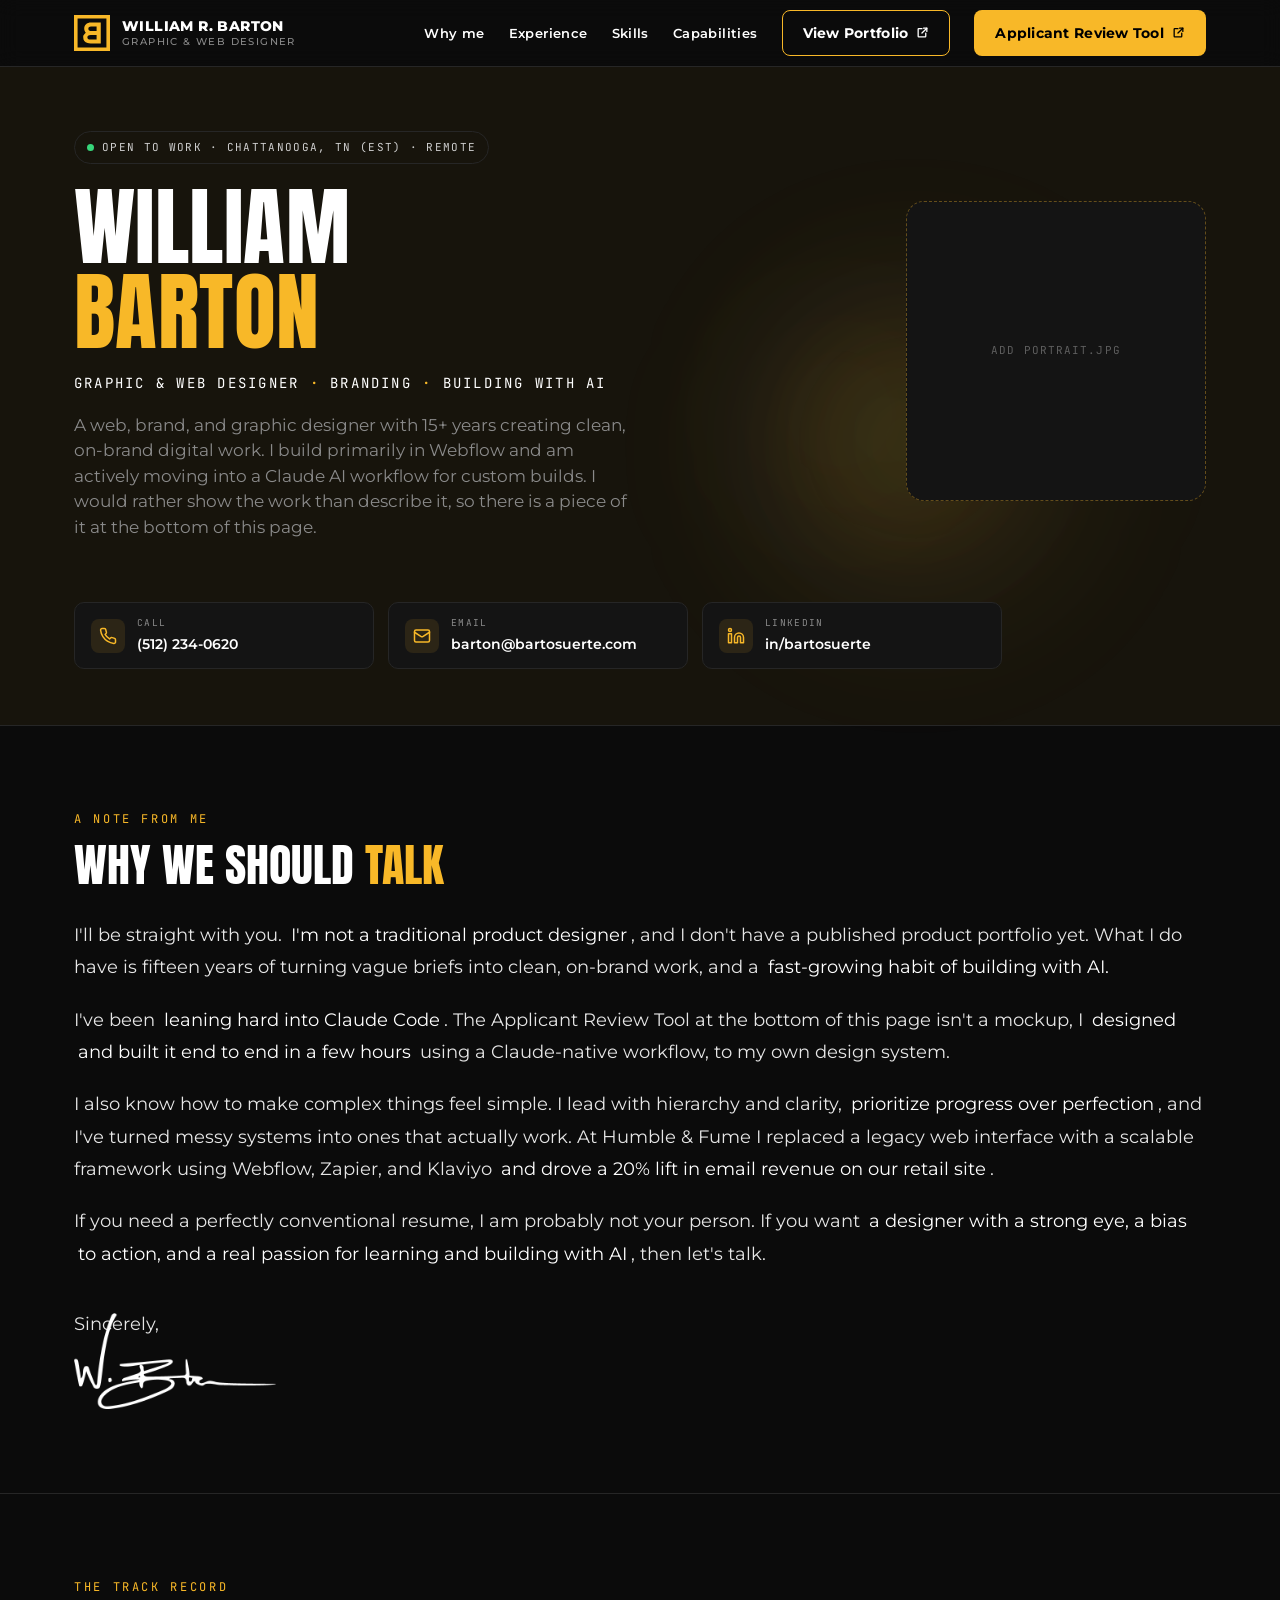
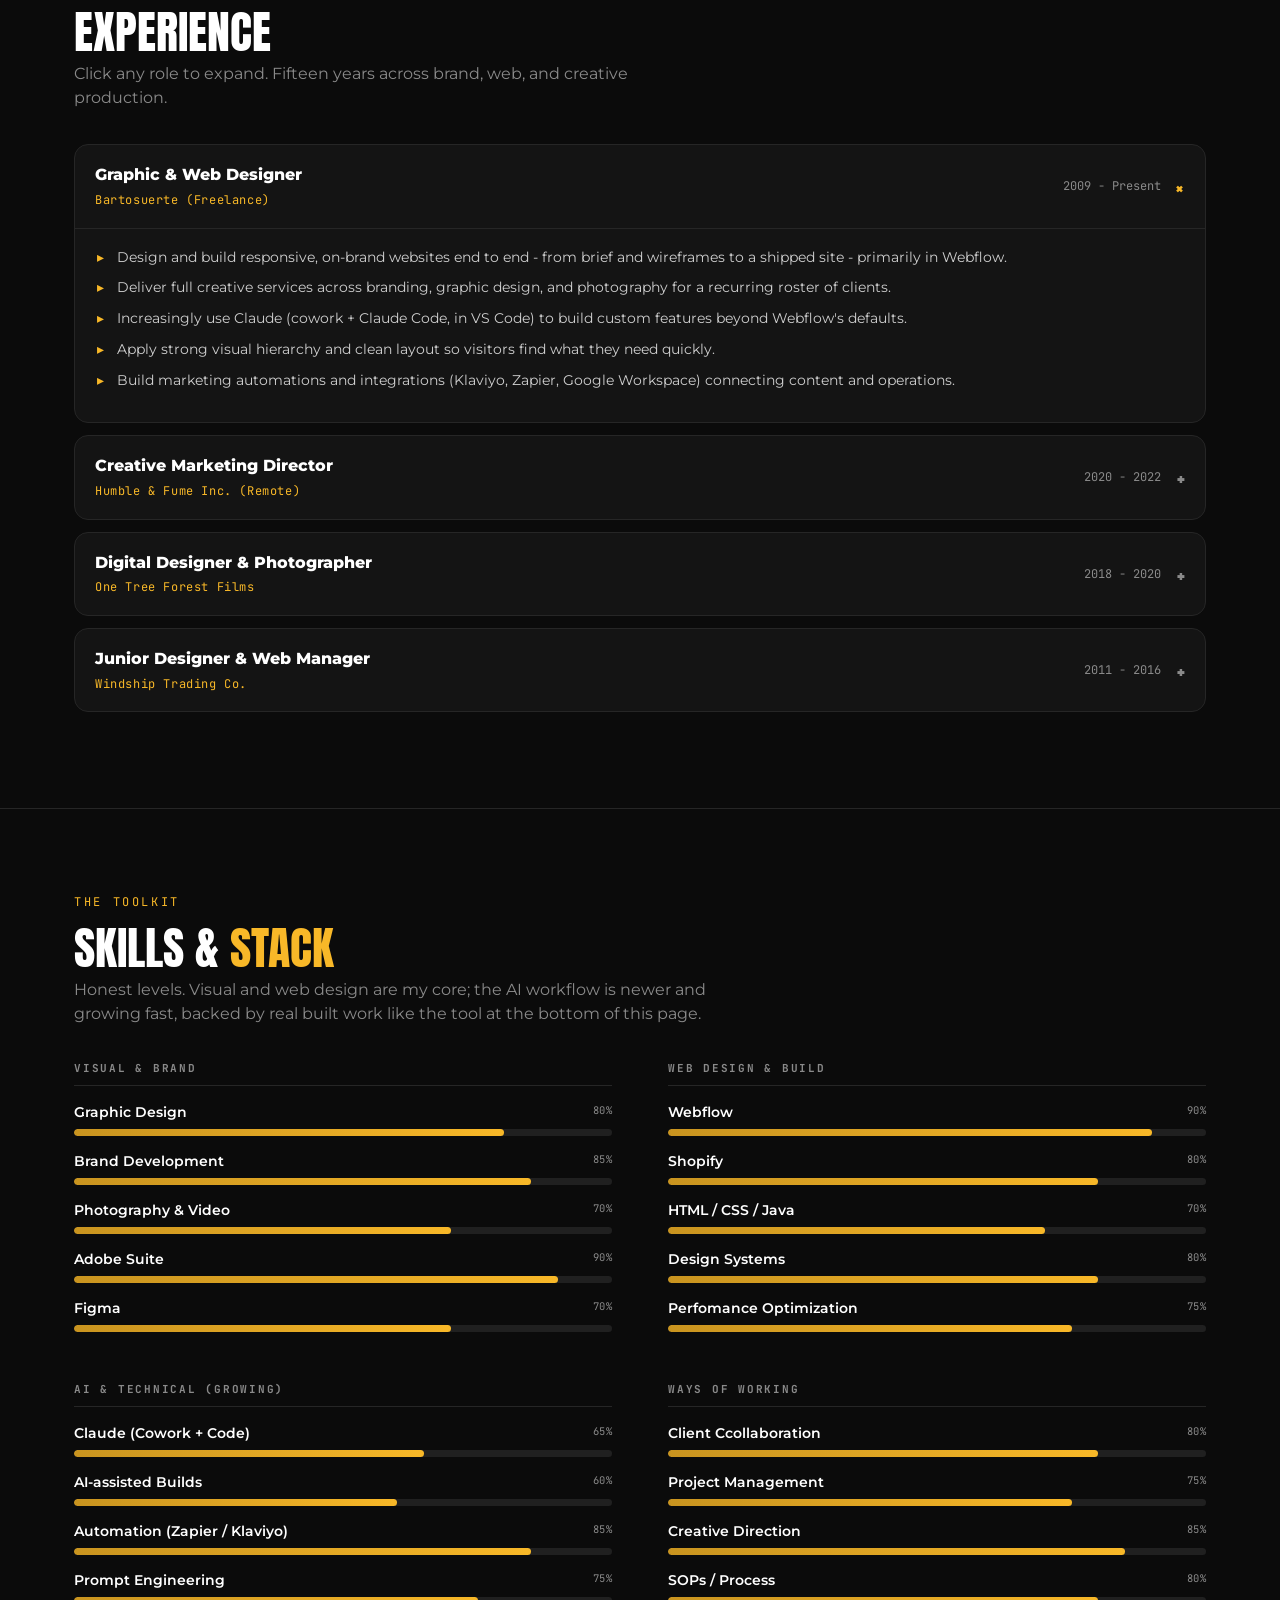
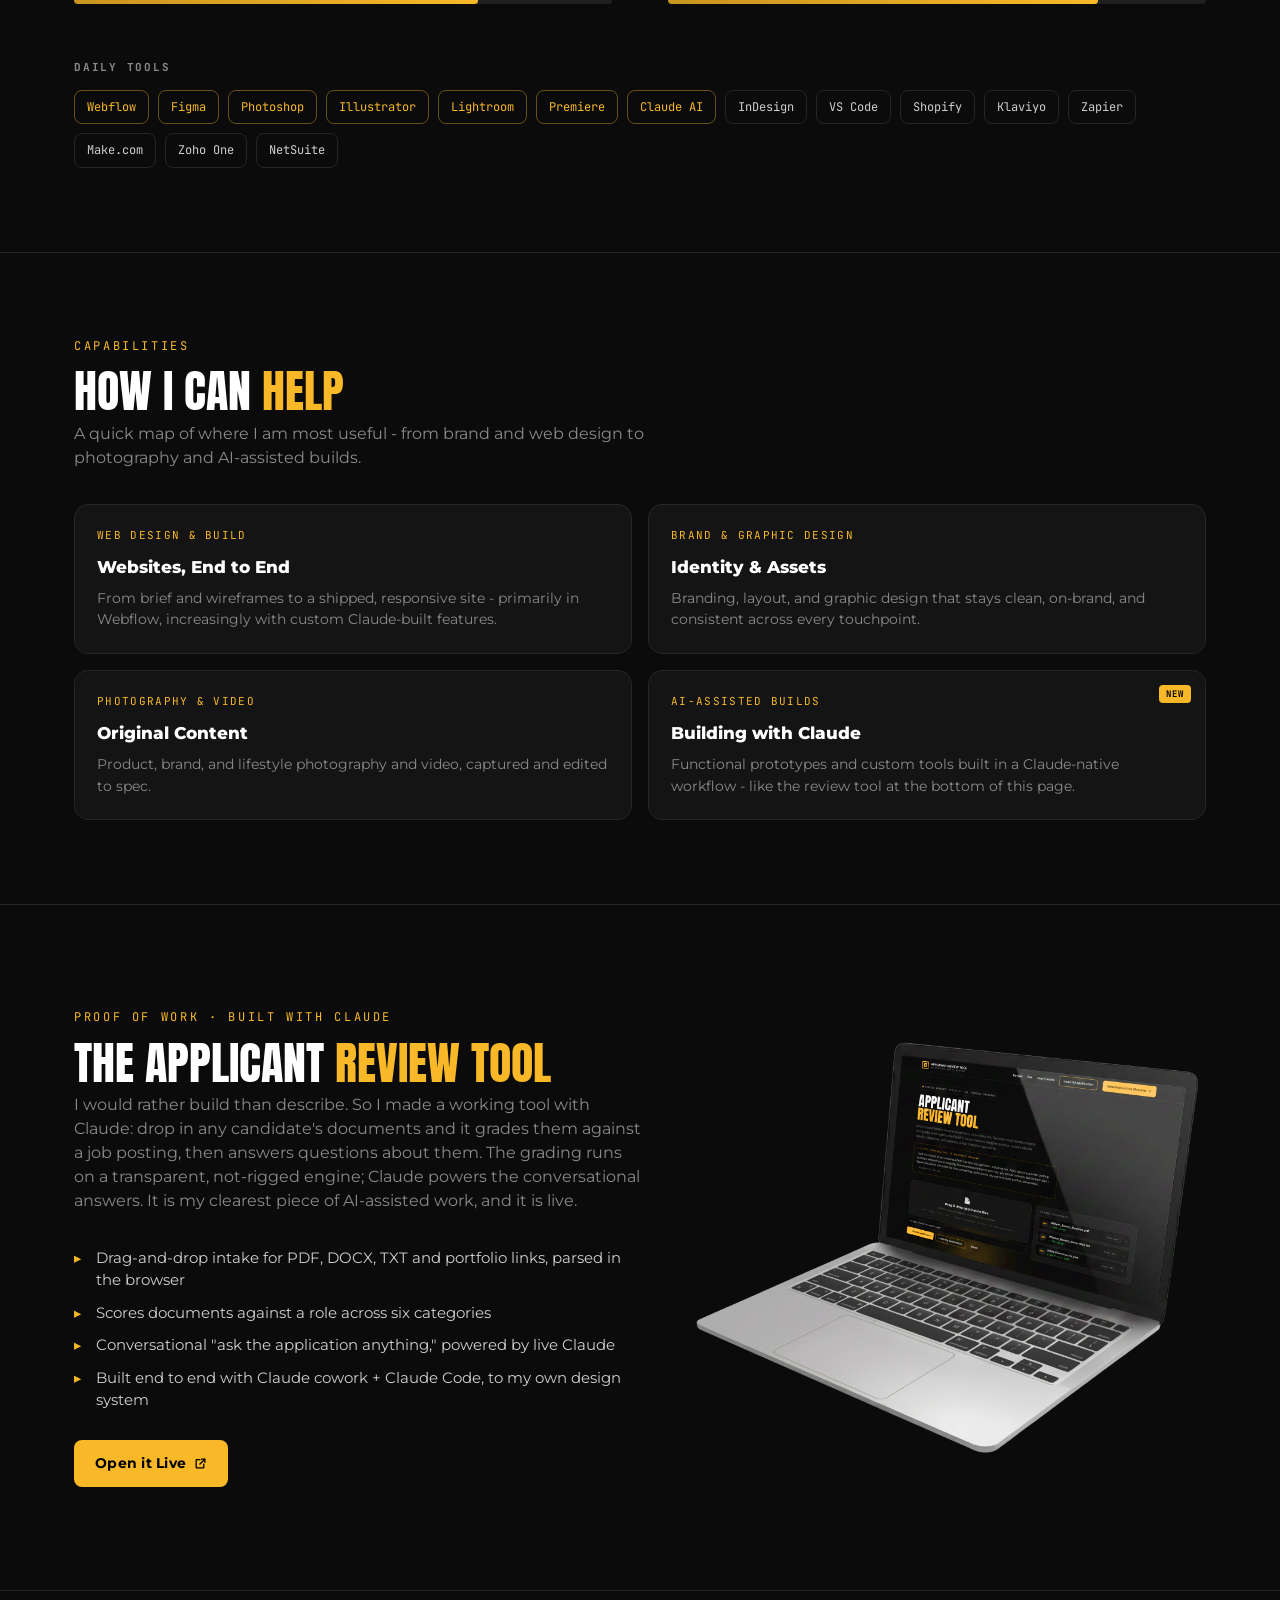
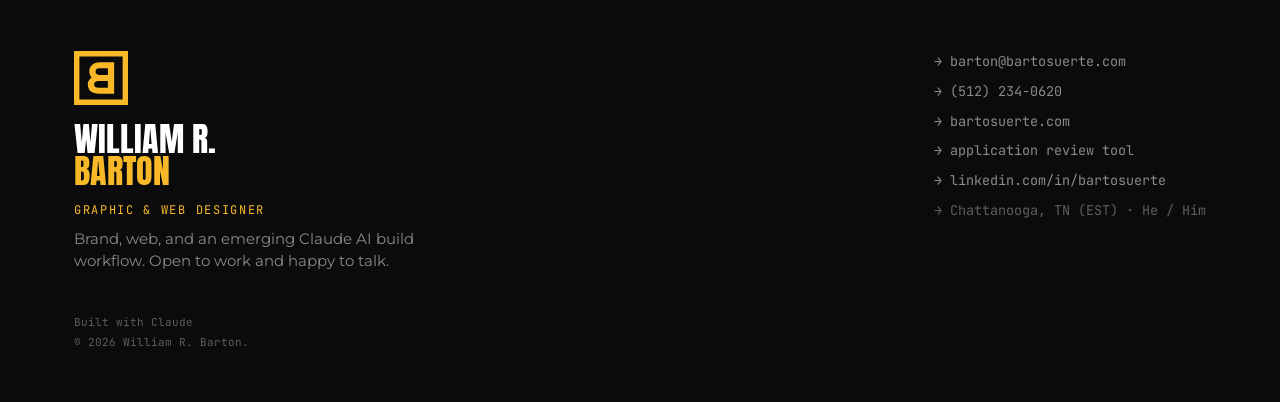
==== index.html @ 76487bc3 "Fix domain spelling: fieldflow -> fieldflo (matches FieldFlo brand + subdomain) The live subdomain i" ====
<!doctype html>
<html lang="en">
  <head>
    <meta charset="UTF-8" />
    <meta name="viewport" content="width=device-width, initial-scale=1.0" />
    <title>William R. Barton - Graphic &amp; Web Designer</title>
    <meta
      name="description"
      content="Interactive resume of William R. Barton, a graphic and web designer in Chattanooga, TN (EST) - brand, web, and AI-assisted builds."
    />
    <meta property="og:type" content="website" />
    <meta property="og:url" content="https://fieldflo.bartosuerte.com/" />
    <meta
      property="og:title"
      content="William R. Barton - Graphic &amp; Web Designer"
    />
    <meta
      property="og:description"
      content="Interactive resume of William R. Barton, a graphic and web designer in Chattanooga, TN (EST) - brand, web, and AI-assisted builds."
    />
    <meta property="og:image" content="/barton-og.jpg" />
    <meta name="twitter:card" content="summary_large_image" />
    <meta
      name="twitter:title"
      content="William R. Barton - Graphic &amp; Web Designer"
    />
    <meta
      name="twitter:description"
      content="Interactive resume of William R. Barton, a graphic and web designer in Chattanooga, TN (EST) - brand, web, and AI-assisted builds."
    />
    <meta name="twitter:image" content="/barton-og.jpg" />
    <link rel="icon" type="image/svg+xml" href="favicon.svg" />
    <link rel="preconnect" href="https://fonts.googleapis.com" />
    <link rel="preconnect" href="https://fonts.gstatic.com" crossorigin />
    <link
      href="https://fonts.googleapis.com/css2?family=Anton&family=Montserrat:wght@400;500;600;700;800;900&family=JetBrains+Mono:wght@400;500&display=swap"
      rel="stylesheet"
    />
    <link rel="stylesheet" href="styles.css?v=5" />
  </head>
  <body>
    <!-- logo mark -->
    <svg width="0" height="0" style="position: absolute" aria-hidden="true">
      <symbol id="logoB" viewBox="0 0 351 351">
        <path
          d="M316,35v281H35V35h281M349.8,0H1.3C.6,0,0,.6,0,1.3v348.4c0,.7.6,1.3,1.3,1.3h348.4c.7,0,1.3-.6,1.3-1.3V1.3c0-.7-.5-1.3-1.2-1.3h0Z"
        />
        <path
          d="M132.4,273.6c-27.8-8.6-42.3-27.3-42.3-54s1.1-15.6,3.9-22c4.5-10.9,11.4-19.2,20.9-25.6-10-9.7-15.3-23.4-15.3-40.4s5.3-29.2,15.6-39.5c12.5-12.8,30-19.2,52.9-19.2h92.9v205.1h-97.7c-11.7.1-22.3-1.3-30.9-4.4h0ZM220.3,238.6v-44h-57c-11.7,0-20.3,2.5-25.9,7.5-4.7,4.2-7,9.2-7,15.9s2.2,11.4,6.7,14.8c5,3.9,13.1,5.8,23.7,5.8h59.5ZM220.3,155.9v-43.7h-54.5c-9.5,0-15.8,2.2-20.3,7-1.9,2-3.1,3.9-3.9,6.1-1.1,2.5-1.4,5.8-1.4,9.5s.5,6.1,1.9,8.9c2.5,5.3,8.1,12.2,25.9,12.2h52.3Z"
        />
      </symbol>
    </svg>

    <!-- cursor-following gold field -->
    <div id="bgfx" aria-hidden="true">
      <div class="blob b1"></div>
      <div class="blob b2"></div>
      <div class="blob b3"></div>
      <div class="blob b4"></div>
    </div>

    <nav>
      <div class="wrap">
        <a class="logo" href="#top">
          <svg class="logo-svg"><use href="#logoB" /></svg>
          <span class="who" data-ch="nav.logoHtml"
            >WILLIAM R. BARTON<span>Graphic &amp; Web Designer</span></span
          >
        </a>
        <div class="nav-links" id="navLinks">
          <a href="#fit">Why Me</a>
          <a href="#work">Experience</a>
          <a href="#skills">Skills</a>
          <a href="#services">Capabilities</a>
          <a
            class="btn btn-outline"
            href="https://bartosuerte.com"
            target="_blank"
            rel="noopener noreferrer"
            >View Portfolio
            <svg
              width="13"
              height="13"
              viewBox="0 0 24 24"
              fill="none"
              stroke="currentColor"
              stroke-width="2.4"
              stroke-linecap="round"
              stroke-linejoin="round"
            >
              <path d="M14 4h6v6" />
              <path d="M20 4 11 13" />
              <path
                d="M18 13v6a1 1 0 0 1-1 1H5a1 1 0 0 1-1-1V6a1 1 0 0 1 1-1h6"
              />
            </svg>
          </a>
          <a
            class="btn btn-gold"
            href="/app/"
            target="_blank"
            rel="noopener noreferrer"
            >Applicant Review Tool
            <svg
              width="13"
              height="13"
              viewBox="0 0 24 24"
              fill="none"
              stroke="#000"
              stroke-width="2.4"
              stroke-linecap="round"
              stroke-linejoin="round"
            >
              <path d="M14 4h6v6" />
              <path d="M20 4 11 13" />
              <path
                d="M18 13v6a1 1 0 0 1-1 1H5a1 1 0 0 1-1-1V6a1 1 0 0 1 1-1h6"
              />
            </svg>
          </a>
        </div>
      </div>
    </nav>

    <!-- ============ HERO ============ -->
    <header id="top" class="hero">
      <div class="wrap">
        <div class="hero-top">
          <div class="hero-main">
            <div class="badge">
              <span class="dot"></span
              ><span data-c="hero.badge"
                >Open to work · Chattanooga, TN (EST) · Remote</span
              >
            </div>
            <h1 data-ch="hero.nameHtml">
              WILLIAM<br /><span class="l2">BARTON</span>
            </h1>
            <div class="role-line" data-ch="hero.role">
              Graphic &amp; Web Designer <b>·</b> Branding <b>·</b> Building
              with AI
            </div>
            <p class="lead" data-c="hero.lead">
              A web, brand, and graphic designer with 15+ years creating clean,
              on-brand digital work. I build primarily in Webflow and am
              actively moving into a Claude AI workflow for custom builds. I
              would rather show the work than describe it, so there is a piece
              of it at the bottom of this page.
            </p>
          </div>
          <!-- /hero-main -->
          <div class="hero-portrait" id="heroPortrait">
            <img
              src="barton-headshot-nice.png"
              data-csrc="hero.portrait"
              alt="William R. Barton"
              onerror="
                this.style.display = 'none';
                document.getElementById('heroPortrait').classList.add('noimg');
              "
            />
          </div>
        </div>
        <!-- /hero-top -->

        <div class="hero-contact" id="heroContact">
          <a class="htile" href="tel:+15122340620">
            <span class="hi"
              ><svg
                width="18"
                height="18"
                viewBox="0 0 24 24"
                fill="none"
                stroke="currentColor"
                stroke-width="2"
                stroke-linecap="round"
                stroke-linejoin="round"
              >
                <path
                  d="M22 16.92v3a2 2 0 0 1-2.18 2 19.79 19.79 0 0 1-8.63-3.07 19.5 19.5 0 0 1-6-6 19.79 19.79 0 0 1-3.07-8.67A2 2 0 0 1 4.11 2h3a2 2 0 0 1 2 1.72c.13.96.36 1.9.7 2.81a2 2 0 0 1-.45 2.11L8.09 9.91a16 16 0 0 0 6 6l1.27-1.27a2 2 0 0 1 2.11-.45c.91.34 1.85.57 2.81.7A2 2 0 0 1 22 16.92z"
                /></svg
            ></span>
            <span
              ><span class="hl">Call</span
              ><span class="hv">(512) 234-0620</span></span
            >
          </a>
          <a class="htile" href="mailto:barton@bartosuerte.com">
            <span class="hi"
              ><svg
                width="18"
                height="18"
                viewBox="0 0 24 24"
                fill="none"
                stroke="currentColor"
                stroke-width="2"
                stroke-linecap="round"
                stroke-linejoin="round"
              >
                <rect width="20" height="16" x="2" y="4" rx="2" />
                <path d="m22 7-8.97 5.7a1.94 1.94 0 0 1-2.06 0L2 7" /></svg
            ></span>
            <span
              ><span class="hl">Email</span
              ><span class="hv">barton@bartosuerte.com</span></span
            >
          </a>
          <a
            class="htile"
            href="https://linkedin.com/in/bartosuerte"
            target="_blank"
            rel="noopener noreferrer"
          >
            <span class="hi"
              ><svg
                width="18"
                height="18"
                viewBox="0 0 24 24"
                fill="none"
                stroke="currentColor"
                stroke-width="2"
                stroke-linecap="round"
                stroke-linejoin="round"
              >
                <path
                  d="M16 8a6 6 0 0 1 6 6v7h-4v-7a2 2 0 0 0-2-2 2 2 0 0 0-2 2v7h-4v-7a6 6 0 0 1 6-6z"
                />
                <rect width="4" height="12" x="2" y="9" />
                <circle cx="4" cy="4" r="2" /></svg
            ></span>
            <span
              ><span class="hl">LinkedIn</span
              ><span class="hv">in/bartosuerte</span></span
            >
          </a>
        </div>
      </div>
    </header>

    <!-- ============ WHY ME ============ -->
    <section id="fit">
      <div class="wrap reveal">
        <div class="eyebrow" data-c="fit.eyebrow">A note from me</div>
        <h2 class="section-title" data-ch="fit.titleHtml">
          Why we should <span class="gold">talk</span>
        </h2>
        <div class="fit-letter" id="fitBody">
          <p>
            I'll be straight with you.
            <mark class="hilite">I'm not a traditional product designer</mark>,
            and I don't have a published product portfolio yet. What I do have
            is fifteen years of turning vague briefs into clean, on-brand work,
            and a fast-growing habit of
            <mark class="hilite">building with AI</mark>.
          </p>
          <p>
            I'm <mark class="hilite">leaning hard into Claude Code</mark>. The
            Applicant Review Tool at the bottom of this page is not a mockup. I
            <mark class="hilite"
              >designed and built it end to end in a few hours</mark
            >
            using a Claude-native workflow, to my own design system.
          </p>
          <p>
            I also know how to make complex things feel simple. I lead with
            hierarchy and clarity,
            <mark class="hilite">I ship instead of polishing forever</mark>, and
            I have turned messy systems into ones that actually work. At Humble
            &amp; Fume I replaced a legacy web interface with a scalable
            framework using Webflow, Zapier, and Klaviyo
            <mark class="hilite"
              >and drove a 20% lift in email revenue on our retail site</mark
            >.
          </p>
          <p>
            If you need a perfectly conventional resume, I am probably not your
            person. If you want a designer with
            <mark class="hilite"
              >a strong eye, a bias to action, and a real head start on building
              with AI</mark
            >, let's talk.
          </p>
          <div class="signoff">
            <p class="signoff-close">Sincerely,</p>
            <img
              style="margin-top: -48px"
              class="sig"
              src="signature.png"
              alt="William R. Barton signature"
              onerror="this.classList.add('noimg')"
            />
          </div>
        </div>
      </div>
    </section>

    <!-- ============ EXPERIENCE ============ -->
    <section id="work">
      <div class="wrap reveal">
        <div class="eyebrow" data-c="experience.eyebrow">The track record</div>
        <h2 class="section-title" data-c="experience.title">Experience</h2>
        <p class="section-sub" data-c="experience.sub">
          Click any role to expand. Fifteen years across brand, web, and
          creative production.
        </p>
        <div id="xpList"></div>
      </div>
    </section>

    <!-- ============ SKILLS ============ -->
    <section id="skills">
      <div class="wrap reveal">
        <div class="eyebrow" data-c="skills.eyebrow">The toolkit</div>
        <h2 class="section-title" data-ch="skills.titleHtml">
          Skills &amp; <span class="gold">stack</span>
        </h2>
        <p class="section-sub" data-c="skills.sub">
          Honest levels. Visual and web design are my core; the AI workflow is
          newer and growing fast, backed by real built work like the tool at the
          bottom of this page.
        </p>
        <div class="skill-grid" id="skillGrid"></div>
        <div style="margin-top: 40px">
          <h4
            style="
              font-family: var(--mono);
              font-size: 11px;
              letter-spacing: 0.16em;
              text-transform: uppercase;
              color: var(--muted);
              margin-bottom: 14px;
            "
            data-c="skills.toolsLabel"
          >
            Daily tools
          </h4>
          <div class="toolrow" id="toolRow"></div>
        </div>
      </div>
    </section>

    <!-- ============ CAPABILITIES / SERVICES ============ -->
    <section id="services">
      <div class="wrap reveal">
        <div class="eyebrow" data-c="services.eyebrow">Capabilities</div>
        <h2 class="section-title" data-ch="services.titleHtml">
          How I can <span class="gold">help</span>
        </h2>
        <p class="section-sub" data-c="services.sub">
          A quick map of where I am most useful - from brand and web design to
          photography and AI-assisted builds.
        </p>
        <div class="svc-grid" id="svcGrid"></div>
      </div>
    </section>

    <!-- ============ AI PROOF / FEATURED (bottom) ============ -->
    <section id="proof">
      <div class="wrap reveal">
        <div class="proof-grid">
          <div class="proof-text">
            <div class="eyebrow" data-c="proof.eyebrow">
              Proof of work · built with Claude
            </div>
            <h2 class="section-title" data-ch="proof.titleHtml">
              The Applicant <span class="gold">Review Tool</span>
            </h2>
            <p class="section-sub" data-c="proof.intro">
              I would rather build than describe. So I made a working tool with
              Claude: drop in any candidate's documents and it grades them
              against a job posting, then answers questions about them. The
              grading runs on a transparent, not-rigged engine; Claude powers
              the conversational answers. It is my clearest piece of AI-assisted
              work, and it is live.
            </p>

            <ul class="proof-list" id="proofList">
              <li>
                Drag-and-drop intake for PDF, DOCX, TXT and portfolio links,
                parsed in the browser
              </li>
              <li>Scores documents against a role across six categories</li>
              <li>
                Conversational "ask the application anything," powered by live
                Claude
              </li>
              <li>
                Built end to end with Claude cowork + Claude Code, to my own
                design system
              </li>
            </ul>

            <a
              class="btn btn-gold"
              href="/app/"
              data-cref="proof.ctaHref"
              target="_blank"
              rel="noopener noreferrer"
              ><span data-c="proof.ctaLabel">Open it live</span>
              <svg
                width="13"
                height="13"
                viewBox="0 0 24 24"
                fill="none"
                stroke="#000"
                stroke-width="2.4"
                stroke-linecap="round"
                stroke-linejoin="round"
              >
                <path d="M14 4h6v6" />
                <path d="M20 4 11 13" />
                <path
                  d="M18 13v6a1 1 0 0 1-1 1H5a1 1 0 0 1-1-1V6a1 1 0 0 1 1-1h6"
                />
              </svg>
            </a>
          </div>
          <!-- /proof-text -->
          <a
            class="proof-media"
            href="/app/"
            data-cref="proof.imageHref"
            target="_blank"
            rel="noopener noreferrer"
            aria-label="Open the Applicant Review Tool in a new tab"
          >
            <img
              src="app-laptop.png"
              data-csrc="proof.image"
              alt="The Applicant Review Tool shown on a laptop"
              loading="lazy"
            />
          </a>
        </div>
        <!-- /proof-grid -->
      </div>
    </section>

    <!-- ============ FOOTER (matches the tool) ============ -->
    <footer>
      <div class="wrap reveal">
        <div class="foot-grid">
          <div>
            <svg
              class="logo-svg"
              style="width: 54px; height: 54px; margin-bottom: 18px"
            >
              <use href="#logoB" />
            </svg>
            <h3 data-ch="footer.nameHtml">
              William R.<br /><span class="gold">Barton</span>
            </h3>
            <p class="foot-title" data-c="footer.title">
              Graphic &amp; Web Designer
            </p>
            <p class="foot-tag" data-c="footer.tag">
              Brand, web, and an emerging Claude AI build workflow. Open to work
              and happy to talk.
            </p>
          </div>
          <div class="contact" id="footContact">
            <a href="mailto:barton@bartosuerte.com">→ barton@bartosuerte.com</a>
            <a href="tel:+15122340620">→ (512) 234-0620</a>
            <a href="https://bartosuerte.com" target="_blank" rel="noopener"
              >→ bartosuerte.com</a
            >
            <a
              href="/app/"
              target="_blank"
              rel="noopener"
              >→ application review tool</a
            >
            <a
              href="https://linkedin.com/in/bartosuerte"
              target="_blank"
              rel="noopener"
              >→ linkedin.com/in/bartosuerte</a
            >
            <a style="color: var(--muted-2)"
              >→ Chattanooga, TN (EST) · He / Him</a
            >
          </div>
        </div>
        <div class="foot-meta">
          <span data-c="footer.meta">Built with Claude</span><br />
          © <span id="yr"></span>
          <span data-c="footer.copyrightName">William R. Barton</span>.
        </div>
      </div>
    </footer>

    <!-- editable content (edit content.js, then bump ?v= to refresh cache) -->
    <script src="content.js?v=3"></script>
    <script>
      const S = window.SITE || {};
      function esc(s) {
        return (s || "").replace(
          /[&<>"]/g,
          (c) => ({ "&": "&amp;", "<": "&lt;", ">": "&gt;", '"': "&quot;" })[c],
        );
      }

      /* ============ DATA (from content.js, with inline fallback) ============ */
      const EXPERIENCE = (S.experience && S.experience.roles) || [
        {
          role: "Graphic & Web Designer",
          co: "Bartosuerte (Freelance)",
          yr: "2009 - Present",
          open: true,
          bullets: [
            "Design and build responsive, on-brand websites end to end - from brief and wireframes to a shipped site - primarily in Webflow.",
            "Deliver full creative services across branding, graphic design, and photography for a recurring roster of clients.",
            "Increasingly use Claude (cowork + Claude Code, in VS Code) to build custom features beyond Webflow's defaults.",
            "Apply strong visual hierarchy and clean layout so visitors find what they need quickly.",
            "Build marketing automations and integrations (Klaviyo, Zapier, Google Workspace) connecting content and operations.",
          ],
        },
        {
          role: "Creative Marketing Director",
          co: "Humble & Fume Inc. (Remote)",
          yr: "2020 - 2022",
          bullets: [
            "Replaced legacy marketing systems with a scalable Webflow + Klaviyo framework that improved conversion tracking and campaign effectiveness - a systems redesign, not a reskin.",
            "Owned communications in a compliance-sensitive, investor-relations-heavy environment.",
            "Drove a 20% increase in email marketing revenue through template and delivery/retention redesign.",
            "Shipped integrated campaigns across multiple channels with consistent messaging.",
          ],
        },
        {
          role: "Digital Designer & Photographer",
          co: "One Tree Forest Films",
          yr: "2018 - 2020",
          bullets: [
            "Produced cross-platform digital assets and photography aligned to client specs and brand systems.",
            "Worked in fast-paced, deadline-driven production environments with a high attention to detail.",
          ],
        },
        {
          role: "Junior Designer & Web Manager",
          co: "Windship Trading Co.",
          yr: "2011 - 2016",
          bullets: [
            "Managed an e-commerce platform end to end; grew online sales through optimized merchandising and clean UX.",
            "Produced and adapted design assets alongside senior designers.",
          ],
        },
      ];
      const SKILLS = (S.skills && S.skills.groups) || [
        {
          cat: "Visual & Brand",
          items: [
            ["Graphic design", 80],
            ["Branding", 85],
            ["Photography & video", 80],
            ["Adobe Suite", 95],
            ["Figma", 85],
          ],
        },
        {
          cat: "Web design & build",
          items: [
            ["Webflow", 85],
            ["Responsive web design", 90],
            ["Visual layout & hierarchy", 90],
            ["Shopify", 80],
            ["HTML / CSS", 85],
          ],
        },
        {
          cat: "AI & technical (growing)",
          items: [
            ["Claude (cowork + Code)", 80],
            ["AI-assisted builds", 70],
            ["Automation (Zapier / Klaviyo)", 80],
          ],
        },
        {
          cat: "Ways of working",
          items: [
            ["Client collaboration", 90],
            ["Bias to action / shipping", 90],
            ["Brand & creative direction", 85],
            ["SOPs / process", 80],
          ],
        },
      ];
      const TOOLS = (S.skills && S.skills.tools) || [
        ["Webflow", 1],
        ["Figma", 1],
        ["Photoshop", 1],
        ["Illustrator", 1],
        ["Lightroom", 1],
        ["Premiere", 1],
        ["InDesign", 0],
        ["Claude Code", 0],
        ["cowork", 0],
        ["VS Code", 0],
        ["Shopify", 0],
        ["Klaviyo", 0],
        ["Zapier", 0],
        ["Make.com", 0],
        ["Zoho One", 0],
        ["NetSuite", 0],
      ];
      const SERVICES = (S.services && S.services.items) || [
        {
          i: "Web design & build",
          h: "Websites, end to end",
          p: "From brief and wireframes to a shipped, responsive site - primarily in Webflow, increasingly with custom Claude-built features.",
        },
        {
          i: "Brand & graphic design",
          h: "Identity & assets",
          p: "Branding, layout, and graphic design that stays clean, on-brand, and consistent across every touchpoint.",
        },
        {
          i: "Photography & video",
          h: "Original content",
          p: "Product, brand, and lifestyle photography and video, captured and edited to spec.",
        },
        {
          i: "AI-assisted builds",
          h: "New: building with Claude",
          p: "Functional prototypes and custom tools built in a Claude-native workflow - like the review tool at the bottom of this page.",
        },
      ];

      /* ============ inline SVGs ============ */
      const EXT = (stroke) =>
        `<svg width="13" height="13" viewBox="0 0 24 24" fill="none" stroke="${stroke}" stroke-width="2.4" stroke-linecap="round" stroke-linejoin="round"><path d="M14 4h6v6"/><path d="M20 4 11 13"/><path d="M18 13v6a1 1 0 0 1-1 1H5a1 1 0 0 1-1-1V6a1 1 0 0 1 1-1h6"/></svg>`;
      const ICONS = {
        phone: `<svg width="18" height="18" viewBox="0 0 24 24" fill="none" stroke="currentColor" stroke-width="2" stroke-linecap="round" stroke-linejoin="round"><path d="M22 16.92v3a2 2 0 0 1-2.18 2 19.79 19.79 0 0 1-8.63-3.07 19.5 19.5 0 0 1-6-6 19.79 19.79 0 0 1-3.07-8.67A2 2 0 0 1 4.11 2h3a2 2 0 0 1 2 1.72c.13.96.36 1.9.7 2.81a2 2 0 0 1-.45 2.11L8.09 9.91a16 16 0 0 0 6 6l1.27-1.27a2 2 0 0 1 2.11-.45c.91.34 1.85.57 2.81.7A2 2 0 0 1 22 16.92z"/></svg>`,
        mail: `<svg width="18" height="18" viewBox="0 0 24 24" fill="none" stroke="currentColor" stroke-width="2" stroke-linecap="round" stroke-linejoin="round"><rect width="20" height="16" x="2" y="4" rx="2"/><path d="m22 7-8.97 5.7a1.94 1.94 0 0 1-2.06 0L2 7"/></svg>`,
        linkedin: `<svg width="18" height="18" viewBox="0 0 24 24" fill="none" stroke="currentColor" stroke-width="2" stroke-linecap="round" stroke-linejoin="round"><path d="M16 8a6 6 0 0 1 6 6v7h-4v-7a2 2 0 0 0-2-2 2 2 0 0 0-2 2v7h-4v-7a6 6 0 0 1 6-6z"/><rect width="4" height="12" x="2" y="9"/><circle cx="4" cy="4" r="2"/></svg>`,
      };
      const ext = (h) =>
        /^https?:/i.test(h || "")
          ? ' target="_blank" rel="noopener noreferrer"'
          : "";

      /* ============ generic content binding (data-c / data-ch / data-cref / data-csrc) ============ */
      function bindContent() {
        if (!window.SITE) return;
        const get = (p) =>
          p
            .split(".")
            .reduce((o, k) => (o == null ? undefined : o[k]), window.SITE);
        document.querySelectorAll("[data-c]").forEach((el) => {
          const v = get(el.getAttribute("data-c"));
          if (v != null) el.textContent = v;
        });
        document.querySelectorAll("[data-ch]").forEach((el) => {
          const v = get(el.getAttribute("data-ch"));
          if (v != null) el.innerHTML = v;
        });
        document.querySelectorAll("[data-cref]").forEach((el) => {
          const v = get(el.getAttribute("data-cref"));
          if (v != null) el.setAttribute("href", v);
        });
        document.querySelectorAll("[data-csrc]").forEach((el) => {
          const v = get(el.getAttribute("data-csrc"));
          if (v != null) el.setAttribute("src", v);
        });
        if (S.meta) {
          if (S.meta.title) document.title = S.meta.title;
          const m = document.querySelector('meta[name="description"]');
          if (m && S.meta.description)
            m.setAttribute("content", S.meta.description);
        }
      }

      /* ============ RENDER ============ */
      function render() {
        // nav (links + buttons) — only overwrite if content.js present
        if (S.nav) {
          const n = S.nav,
            el = document.getElementById("navLinks");
          if (el)
            el.innerHTML =
              (n.links || [])
                .map((l) => `<a href="${esc(l.href)}">${esc(l.label)}</a>`)
                .join("") +
              (n.portfolio
                ? `<a class="btn btn-outline" href="${esc(n.portfolio.href)}" target="_blank" rel="noopener noreferrer">${esc(n.portfolio.label)} ${EXT("currentColor")}</a>`
                : "") +
              (n.tool
                ? `<a class="btn btn-gold" href="${esc(n.tool.href)}" target="_blank" rel="noopener noreferrer">${esc(n.tool.label)} ${EXT("#000")}</a>`
                : "");
        }

        // hero contact tiles
        if (S.hero && S.hero.contacts) {
          const el = document.getElementById("heroContact");
          if (el)
            el.innerHTML = S.hero.contacts
              .map(
                (t) => `<a class="htile" href="${esc(t.href)}"${ext(t.href)}>
        <span class="hi">${ICONS[t.icon] || ""}</span>
        <span><span class="hl">${esc(t.label)}</span><span class="hv">${esc(t.value)}</span></span></a>`,
              )
              .join("");
        }

        // "why me" letter
        if (S.fit) {
          const f = S.fit,
            el = document.getElementById("fitBody");
          if (el)
            el.innerHTML =
              (f.paragraphs || []).map((p) => `<p>${p}</p>`).join("") +
              `<div class="signoff"><p class="signoff-close">${esc(f.signoffClose || "")}</p>` +
              (f.signature
                ? `<img style="margin-top:-48px" class="sig" src="${esc(f.signature)}" alt="William R. Barton signature" onerror="this.classList.add('noimg')" />`
                : "") +
              `</div>`;
        }

        // proof bullets
        if (S.proof && S.proof.bullets) {
          const el = document.getElementById("proofList");
          if (el)
            el.innerHTML = S.proof.bullets
              .map((b) => `<li>${esc(b)}</li>`)
              .join("");
        }

        // footer contact list
        if (S.footer && S.footer.contacts) {
          const el = document.getElementById("footContact");
          if (el)
            el.innerHTML = S.footer.contacts
              .map((a) => {
                const href = a.href
                  ? ` href="${esc(a.href)}"${ext(a.href)}`
                  : "";
                const style = a.muted ? ' style="color:var(--muted-2)"' : "";
                return `<a${href}${style}>${esc(a.label)}</a>`;
              })
              .join("");
        }

        // experience
        document.getElementById("xpList").innerHTML = EXPERIENCE.map(
          (e) => `
    <div class="xp ${e.open ? "open" : ""}">
      <div class="xp-head" onclick="var x=this.parentElement;x.classList.toggle('open');var b=x.querySelector('.xp-body');b.style.maxHeight=b.style.maxHeight?'':b.scrollHeight+'px';">
        <div><div class="role">${esc(e.role)}</div><div class="co">${esc(e.co)}</div></div>
        <div style="display:flex;align-items:center;gap:16px"><span class="yr">${esc(e.yr)}</span><span class="tog">+</span></div>
      </div>
      <div class="xp-body" ${e.open ? 'style="max-height:600px"' : ""}><ul>${e.bullets.map((b) => `<li>${esc(b)}</li>`).join("")}</ul></div>
    </div>`,
        ).join("");

        // skills
        document.getElementById("skillGrid").innerHTML = SKILLS.map(
          (c) => `
    <div class="skill-cat"><h4>${esc(c.cat)}</h4>
      ${c.items.map(([n, v]) => `<div class="bar-row"><div class="t"><b>${esc(n)}</b><span>${v}%</span></div><div class="track"><div class="fill" data-v="${v}"></div></div></div>`).join("")}
    </div>`,
        ).join("");
        document.getElementById("toolRow").innerHTML = TOOLS.map(
          ([t, k]) => `<span class="tool ${k ? "key" : ""}">${esc(t)}</span>`,
        ).join("");

        // services
        document.getElementById("svcGrid").innerHTML = SERVICES.map(
          (s, i) => `
    <div class="svc">${i === 3 ? '<span class="svc-badge">New</span>' : ""}<div class="si">${esc(s.i)}</div><h4>${esc(s.h)}</h4><p>${esc(s.p)}</p></div>`,
        ).join("");

        document.getElementById("yr").textContent = new Date().getFullYear();
      }
      bindContent();
      render();

      /* ============ MOTION ============ */
      const io = new IntersectionObserver(
        (es) =>
          es.forEach((e) => {
            if (e.isIntersecting) {
              e.target.classList.add("in");
              e.target
                .querySelectorAll?.(".fill")
                .forEach((f) => (f.style.width = f.dataset.v + "%"));
              io.unobserve(e.target);
            }
          }),
        { threshold: 0.15 },
      );
      document.querySelectorAll(".reveal").forEach((el) => io.observe(el));

      // marker highlights: desktop lights them as the cursor gets near; mobile staggers on scroll
      (function () {
        const fit = document.getElementById("fit");
        if (!fit) return;
        const hilites = [...fit.querySelectorAll(".hilite")];
        const reduce = matchMedia("(prefers-reduced-motion: reduce)").matches;
        const fine = matchMedia("(hover:hover) and (pointer:fine)").matches;
        if (reduce) {
          hilites.forEach((h) => h.classList.add("lit"));
          return;
        }
        if (fine) {
          let raf = 0,
            x = 0,
            y = 0;
          addEventListener(
            "pointermove",
            (e) => {
              x = e.clientX;
              y = e.clientY;
              if (raf) return;
              raf = requestAnimationFrame(() => {
                raf = 0;
                hilites.forEach((h) => {
                  if (h.classList.contains("lit")) return;
                  const r = h.getBoundingClientRect();
                  const dx = Math.max(r.left - x, 0, x - r.right),
                    dy = Math.max(r.top - y, 0, y - r.bottom);
                  if (Math.hypot(dx, dy) < 150) h.classList.add("lit");
                });
              });
            },
            { passive: true },
          );
        } else {
          const fo = new IntersectionObserver(
            (es) =>
              es.forEach((e) => {
                if (e.isIntersecting) {
                  hilites.forEach((h, i) =>
                    setTimeout(() => h.classList.add("lit"), 220 + i * 220),
                  );
                  fo.unobserve(e.target);
                }
              }),
            { threshold: 0.3 },
          );
          fo.observe(fit);
        }
      })();

      // cursor-following gold field
      (function bgfx() {
        const fx = document.getElementById("bgfx");
        if (!fx) return;
        const blobs = [...fx.querySelectorAll(".blob")];
        const ease = [0.14, 0.09, 0.055, 0.032];
        const target = { x: innerWidth * 0.5, y: innerHeight * 0.4 };
        const pos = blobs.map(() => ({ x: target.x, y: target.y }));
        let moving = false,
          t = 0;
        addEventListener(
          "pointermove",
          (e) => {
            target.x = e.clientX;
            target.y = e.clientY;
            moving = true;
          },
          { passive: true },
        );
        addEventListener(
          "pointerleave",
          () => {
            moving = false;
          },
          { passive: true },
        );
        (function loop() {
          t += 0.006;
          if (!moving) {
            target.x = innerWidth * (0.5 + 0.22 * Math.cos(t * 0.9));
            target.y = innerHeight * (0.45 + 0.18 * Math.sin(t * 1.3));
          }
          blobs.forEach((b, i) => {
            pos[i].x += (target.x - pos[i].x) * ease[i];
            pos[i].y += (target.y - pos[i].y) * ease[i];
            const r = b.offsetWidth / 2;
            b.style.transform =
              "translate(" +
              (pos[i].x - r).toFixed(1) +
              "px," +
              (pos[i].y - r).toFixed(1) +
              "px)";
          });
          requestAnimationFrame(loop);
        })();
      })();
    </script>
  </body>
</html>
---- styles.css ----
/* ============================================================
   fieldflo.bartosuerte.com - interactive resume (root)
   Built on the Bartosuerte Design System (tokens below are lifted
   from that system: colors, type, spacing, effects, base).
   Fonts: Anton + Montserrat + JetBrains Mono via Google Fonts.
   ============================================================ */

/* ---------- TOKENS: color ---------- */
:root{
  --bg:#0B0B0B; --surface:#141414; --surface-2:#1A1A1A; --line:#262626;
  --gold:#F8B828; --gold-dim:#C9941F; --gold-hi:#FFC945;
  --white:#FFFFFF; --muted:#8A8A8A; --muted-2:#5E5E5E;
  --green:#37D67A; --red:#E0564B; --amber:#E0A23B;
  --gold-08:rgba(248,184,40,.08); --gold-10:rgba(248,184,40,.10); --gold-14:rgba(248,184,40,.14);
  --gold-18:rgba(248,184,40,.18); --gold-22:rgba(248,184,40,.22); --gold-35:rgba(248,184,40,.35); --gold-40:rgba(248,184,40,.40);

  /* ---------- TOKENS: type ---------- */
  --display:'Anton','Arial Narrow',sans-serif;
  --body:'Montserrat',system-ui,-apple-system,'Segoe UI',sans-serif;
  --mono:'JetBrains Mono',ui-monospace,'SFMono-Regular',Menlo,monospace;
  --fs-hero:clamp(40px,7vw,86px); --fs-title:clamp(28px,4.6vw,46px); --fs-display-sm:clamp(24px,3vw,30px);
  --fs-lead:16.5px; --fs-body:15.5px; --fs-body-sm:13.8px; --fs-ui:13.5px;
  --fs-eyebrow:12px; --fs-label:11px; --fs-chip:10px;
  --lh-display:.96; --lh-body:1.55; --lh-tight:1.1;
  --ls-eyebrow:.22em; --ls-label:.14em; --ls-chip:.06em;

  /* ---------- TOKENS: spacing/shape ---------- */
  --maxw:1180px; --pad-wrap:24px; --pad-section:84px; --pad-card:24px;
  --r-card:16px; --r-card-lg:18px; --r-control:10px; --r-control-sm:8px; --r-pill:20px; --r-full:999px;

  /* ---------- TOKENS: effects ---------- */
  --glass-bg:rgba(0,0,0,.25); --glass-blur:blur(12px);
  --nav-bg:rgba(11,11,11,.82); --nav-blur:blur(10px);
  --shadow-modal:0 30px 80px rgba(0,0,0,.6);
  --ease-out:cubic-bezier(.2,.8,.2,1); --t-fast:.15s; --t-base:.18s; --t-slow:.6s;
}

/* ---------- BASE ---------- */
*{box-sizing:border-box;margin:0;padding:0}
html{scroll-behavior:smooth;background:var(--bg)}
body{background:transparent;color:var(--white);font-family:var(--body);font-size:var(--fs-body);line-height:var(--lh-body);-webkit-font-smoothing:antialiased;overflow-x:hidden;position:relative}
a{color:inherit;text-decoration:none}
::selection{background:var(--gold);color:#000}
em{font-style:normal;font-family:var(--mono);font-size:.9em;color:#ececec;letter-spacing:-.01em}
img{max-width:100%;display:block}

/* ---------- cursor-following gold field ---------- */
#bgfx{position:fixed;inset:0;z-index:-1;pointer-events:none;overflow:hidden}
#bgfx .blob{position:absolute;top:0;left:0;border-radius:50%;filter:blur(64px);will-change:transform;mix-blend-mode:screen}
#bgfx .b1{width:460px;height:460px;background:radial-gradient(circle,rgba(248,184,40,.20),transparent 65%);opacity:.55}
#bgfx .b2{width:360px;height:360px;background:radial-gradient(circle,rgba(248,184,40,.15),transparent 66%);opacity:.5}
#bgfx .b3{width:270px;height:270px;background:radial-gradient(circle,rgba(255,214,92,.13),transparent 66%);opacity:.5}
#bgfx .b4{width:180px;height:180px;background:radial-gradient(circle,rgba(255,226,130,.11),transparent 66%);opacity:.5}
@media(prefers-reduced-motion:reduce){#bgfx .blob{filter:blur(80px)}}

/* ---------- helpers ---------- */
.wrap{max-width:var(--maxw);margin:0 auto;padding:0 var(--pad-wrap)}
.gold{color:var(--gold)} .mono{font-family:var(--mono)}
.eyebrow{font-family:var(--mono);font-size:var(--fs-eyebrow);letter-spacing:var(--ls-eyebrow);text-transform:uppercase;color:var(--gold);margin-bottom:14px}
.section-title{font-family:var(--display);font-weight:400;text-transform:uppercase;font-size:var(--fs-title);line-height:var(--lh-display)}
.section-sub{color:var(--muted);max-width:640px;margin:8px 0 34px;font-size:var(--fs-body)}
section{padding:var(--pad-section) 0;border-top:1px solid var(--line)}
.reveal{opacity:0;transform:translateY(20px);transition:opacity var(--t-slow),transform var(--t-slow)}
.reveal.in{opacity:1;transform:none}

/* ---------- "why me" letter + marker highlights ---------- */
#fit .section-title{margin-bottom:32px}
.fit-letter{max-width:none;font-size:18px;line-height:1.8}
.fit-letter p{margin-bottom:20px;color:#e6e6e6}
.fit-letter p:last-child{margin-bottom:0}
.hilite{color:var(--white);background:linear-gradient(var(--gold),var(--gold)) no-repeat left center;background-size:0% 88%;border-radius:3px;padding:0 4px;-webkit-box-decoration-break:clone;box-decoration-break:clone;transition:background-size .55s var(--ease-out),color .35s ease}
.hilite.lit{color:#0B0B0B;background-size:100% 88%;font-weight:600}
@media(prefers-reduced-motion:reduce){.hilite{transition:none}}
/* sign-off */
.signoff{margin-top:38px}
.signoff-close{font-size:18px;color:#e6e6e6;margin-bottom:4px}
.signoff-name{font-family:var(--body);font-weight:700;font-size:18px;color:var(--white)}
.signoff .sig{height:96px;width:auto;margin-top:6px;mix-blend-mode:screen;filter:brightness(1.15)}
.signoff .sig.noimg{display:none}

/* ---------- logo ---------- */
.logo{display:inline-flex;align-items:center;gap:12px}
.logo-svg{width:36px;height:36px;display:block;flex:0 0 auto;fill:var(--gold)}
.logo .who{font-family:var(--body);font-weight:800;font-size:13.5px;letter-spacing:.03em;line-height:1.1}
.logo .who span{display:block;font-weight:500;font-size:10px;color:var(--muted);letter-spacing:.14em;text-transform:uppercase;margin-top:2px}

/* ---------- buttons ---------- */
.btn{display:inline-flex;align-items:center;gap:8px;font-family:var(--body);font-weight:700;font-size:var(--fs-ui);letter-spacing:.02em;padding:12px 20px;border-radius:var(--r-control-sm);cursor:pointer;border:1px solid transparent;transition:var(--t-base);white-space:nowrap}
.btn-gold{background:var(--gold);color:#000}
.btn-gold:hover{background:var(--gold-hi);transform:translateY(-1px)}
.btn-gold svg{stroke:#000}
.btn-outline{background:transparent;border-color:var(--gold);color:var(--white)}
.btn-outline:hover{background:var(--gold-14);color:var(--gold)}
.btn-ghost{background:transparent;border-color:var(--line);color:var(--white)}
.btn-ghost:hover{border-color:var(--gold);color:var(--gold)}

/* ---------- nav ---------- */
nav{position:sticky;top:0;z-index:50;background:var(--nav-bg);backdrop-filter:var(--nav-blur);-webkit-backdrop-filter:var(--nav-blur);border-bottom:1px solid var(--line)}
nav .wrap{display:flex;align-items:center;justify-content:space-between;height:66px}
.nav-links{display:flex;gap:24px;align-items:center}
.nav-links a:not(.btn){font-size:13px;font-weight:600;letter-spacing:.03em;color:var(--white);transition:color var(--t-base)}
.nav-links a:not(.btn):hover{color:var(--gold)}
@media(max-width:860px){
  .nav-links a:not(.btn){display:none}
  .logo .who{display:none}
  .nav-links{gap:10px}
  .nav-links .btn-outline{display:none}
  .nav-links .btn{padding:9px 13px;font-size:11.5px;gap:6px}
}

/* ---------- hero ---------- */
.hero{background:rgba(248,184,40,.05);padding:64px 0 56px}
.badge{display:inline-flex;align-items:center;gap:8px;font-family:var(--mono);font-size:11px;letter-spacing:.12em;text-transform:uppercase;color:#cfcfcf;border:1px solid var(--line);padding:7px 12px;border-radius:var(--r-pill);margin-bottom:24px}
.badge .dot{width:7px;height:7px;border-radius:50%;background:var(--green);box-shadow:0 0 0 0 rgba(55,214,122,.6);animation:pulse 2.6s infinite}
@keyframes pulse{0%{box-shadow:0 0 0 0 rgba(55,214,122,.5)}70%{box-shadow:0 0 0 8px rgba(55,214,122,0)}100%{box-shadow:0 0 0 0 rgba(55,214,122,0)}}
.hero h1{font-family:var(--display);font-weight:400;text-transform:uppercase;font-size:var(--fs-hero);line-height:.9;letter-spacing:.005em}
.hero h1 .l2{color:var(--gold);display:block;margin-top:8px}
.role-line{font-family:var(--mono);font-size:14px;letter-spacing:.16em;text-transform:uppercase;color:var(--white);margin:22px 0 18px}
.role-line b{color:var(--gold);font-weight:500}
.hero .lead{color:var(--muted);font-size:var(--fs-lead);max-width:560px;margin-bottom:30px}
/* hero portrait layout */
.hero-top{display:grid;grid-template-columns:1.5fr .9fr;gap:48px;align-items:center}
.hero-portrait{position:relative;justify-self:end;width:100%;max-width:360px}
.hero-portrait img{width:100%;aspect-ratio:1/1;object-fit:cover;object-position:center top;border-radius:var(--r-card-lg);border:1px solid var(--gold-35);display:block}
.hero-portrait.noimg{aspect-ratio:1/1;max-width:300px;border:1px dashed var(--gold-35);border-radius:var(--r-card-lg);display:grid;place-items:center;background:var(--surface)}
.hero-portrait.noimg::after{content:"add portrait.jpg";font-family:var(--mono);font-size:11px;letter-spacing:.1em;color:var(--muted-2);text-transform:uppercase}
@media(max-width:880px){.hero-top{grid-template-columns:1fr;gap:28px}.hero-portrait{order:-1;justify-self:start;max-width:230px}}
.hero-cta{display:flex;gap:18px;flex-wrap:wrap;align-items:center}
.email-link{display:inline-flex;align-items:center;font-weight:700;font-size:var(--fs-ui);color:var(--white);font-family:var(--body);letter-spacing:.01em;transition:color var(--t-base)}
.email-link .at{color:var(--gold)}
.email-link:hover{color:var(--gold)}
.stats{display:flex;gap:34px;margin-top:42px;flex-wrap:wrap}
.stat .n{font-family:var(--display);font-size:38px;color:var(--gold);line-height:1}
.stat .l{font-size:11px;letter-spacing:.12em;text-transform:uppercase;color:var(--muted);margin-top:5px;font-family:var(--mono)}
/* hero contact tiles */
.hero-contact{display:flex;gap:14px;flex-wrap:wrap;margin-top:32px}
.htile{display:flex;align-items:center;gap:12px;background:var(--surface);border:1px solid var(--line);border-radius:var(--r-control);padding:13px 16px;transition:border-color .5s;min-width:210px;flex:1 1 210px;max-width:300px}
.htile:hover{border-color:var(--gold-40)}
.htile .hi{width:34px;height:34px;border-radius:8px;display:grid;place-items:center;background:var(--gold-10);color:var(--gold);flex:0 0 auto}
.htile .hi svg{stroke:var(--gold)}
.htile .hl{display:block;font-family:var(--mono);font-size:9.5px;letter-spacing:.14em;text-transform:uppercase;color:var(--muted)}
.htile .hv{display:block;font-size:13.5px;font-weight:600;color:var(--white);margin-top:3px;white-space:nowrap;overflow:hidden;text-overflow:ellipsis}
.htile:hover .hv{color:var(--gold)}

/* ---------- featured proof (Applicant Review Tool) ---------- */
.proof-grid{display:grid;grid-template-columns:1.05fr .95fr;gap:44px;align-items:center}
.proof-text{min-width:0}
.proof-media{display:block;transition:transform .4s var(--ease-out)}
.proof-media img{width:100%;height:auto;display:block;background:none;border:0}
.proof-media:hover{transform:translateY(-6px)}
@media(max-width:900px){.proof-grid{grid-template-columns:1fr;gap:28px}.proof-media{max-width:560px}}
.proof-list{list-style:none;max-width:720px;margin:0 0 28px}
.proof-list li{position:relative;padding-left:22px;font-size:14.5px;color:#cfcfcf;margin-bottom:10px;line-height:1.55}
.proof-list li::before{content:"▸";position:absolute;left:0;color:var(--gold)}

/* ---------- experience ---------- */
.xp{border:1px solid var(--line);border-radius:14px;margin-bottom:12px;overflow:hidden;background:var(--surface);transition:border-color .5s}
.xp:hover{border-color:var(--gold-40)}
.xp-head{display:flex;justify-content:space-between;align-items:center;gap:16px;padding:18px 20px;cursor:pointer;transition:background .5s}
.xp-head:hover{background:var(--surface-2)}
.xp.open .xp-head{border-bottom:1px solid var(--line)}
.xp-head .role{font-weight:800;font-size:16px}
.xp-head .co{color:var(--gold);font-family:var(--mono);font-size:12px;letter-spacing:.05em;margin-top:3px}
.xp-head .yr{font-family:var(--mono);font-size:12px;color:var(--muted);white-space:nowrap}
.xp-head .tog{font-family:var(--display);color:var(--muted);font-size:22px;transition:transform .5s var(--ease-out),color .5s;line-height:1}
.xp.open .tog{transform:rotate(45deg);color:var(--gold)}
.xp-body{max-height:0;overflow:hidden;transition:max-height .5s var(--ease-out)}
.xp-body ul{list-style:none;padding:18px 22px 22px}
.xp-body li{position:relative;padding-left:20px;margin-bottom:9px;font-size:14px;color:#cfcfcf}
.xp-body li::before{content:"▸";position:absolute;left:0;color:var(--gold)}

/* ---------- skills ---------- */
.skill-grid{display:grid;grid-template-columns:1fr 1fr;gap:34px 56px}
@media(max-width:780px){.skill-grid{grid-template-columns:1fr}}
.skill-cat h4{font-family:var(--mono);font-size:11px;letter-spacing:.16em;text-transform:uppercase;color:var(--muted);margin-bottom:16px;padding-bottom:8px;border-bottom:1px solid var(--line)}
.bar-row{margin-bottom:15px}
.bar-row .t{display:flex;justify-content:space-between;font-size:13.5px;margin-bottom:6px}
.bar-row .t b{font-weight:600}
.bar-row .t span{font-family:var(--mono);font-size:10.5px;color:var(--muted);letter-spacing:.04em}
.track{height:7px;background:#202020;border-radius:6px;overflow:hidden}
.fill{height:100%;width:0;background:linear-gradient(90deg,var(--gold-dim),var(--gold));border-radius:6px;transition:width 1.1s var(--ease-out)}
.toolrow{display:flex;flex-wrap:wrap;gap:9px;margin-top:6px}
.tool{font-family:var(--mono);font-size:12px;border:1px solid var(--line);color:#cfcfcf;padding:7px 12px;border-radius:var(--r-control-sm)}
.tool.key{border-color:var(--gold-40);color:var(--gold)}

/* ---------- services ---------- */
.svc-grid{display:grid;grid-template-columns:repeat(2,1fr);gap:16px}
@media(max-width:780px){.svc-grid{grid-template-columns:1fr}}
.svc{position:relative;background:var(--surface);border:1px solid var(--line);border-radius:14px;padding:22px;transition:border-color .5s}
.svc:hover{border-color:var(--gold-40)}
.svc .si{font-family:var(--mono);font-size:11px;letter-spacing:.12em;text-transform:uppercase;color:var(--gold);margin-bottom:10px}
.svc-badge{position:absolute;top:14px;right:14px;font-family:var(--mono);font-size:9px;font-weight:700;letter-spacing:.12em;text-transform:uppercase;color:#000;background:var(--gold);border-radius:4px;padding:3px 7px;line-height:1.4}
.svc h4{font-size:17px;font-weight:800;margin-bottom:8px}
.svc p{color:var(--muted);font-size:13.8px}

/* ---------- footer (matches the tool) ---------- */
footer{border-top:1px solid var(--line);padding:60px 0 50px}
.foot-grid{display:flex;justify-content:space-between;align-items:flex-start;gap:30px;flex-wrap:wrap}
.foot-grid h3{font-family:var(--display);font-weight:400;text-transform:uppercase;font-size:34px;line-height:.95;margin-bottom:14px}
.foot-title{font-family:var(--mono);font-size:12px;letter-spacing:.14em;text-transform:uppercase;color:var(--gold);margin-bottom:8px}
.foot-tag{color:var(--muted);max-width:380px;font-size:14.5px}
.contact a{display:block;color:var(--muted);font-family:var(--mono);font-size:13.5px;margin-bottom:9px;transition:var(--t-base)}
.contact a:hover{color:var(--gold)}
.foot-meta{font-family:var(--mono);font-size:11px;color:var(--muted-2);margin-top:40px;line-height:1.8}
.spin{display:inline-block;width:13px;height:13px;border:2px solid var(--muted-2);border-top-color:var(--gold);border-radius:50%;animation:sp .7s linear infinite;vertical-align:-2px}
@keyframes sp{to{transform:rotate(360deg)}}
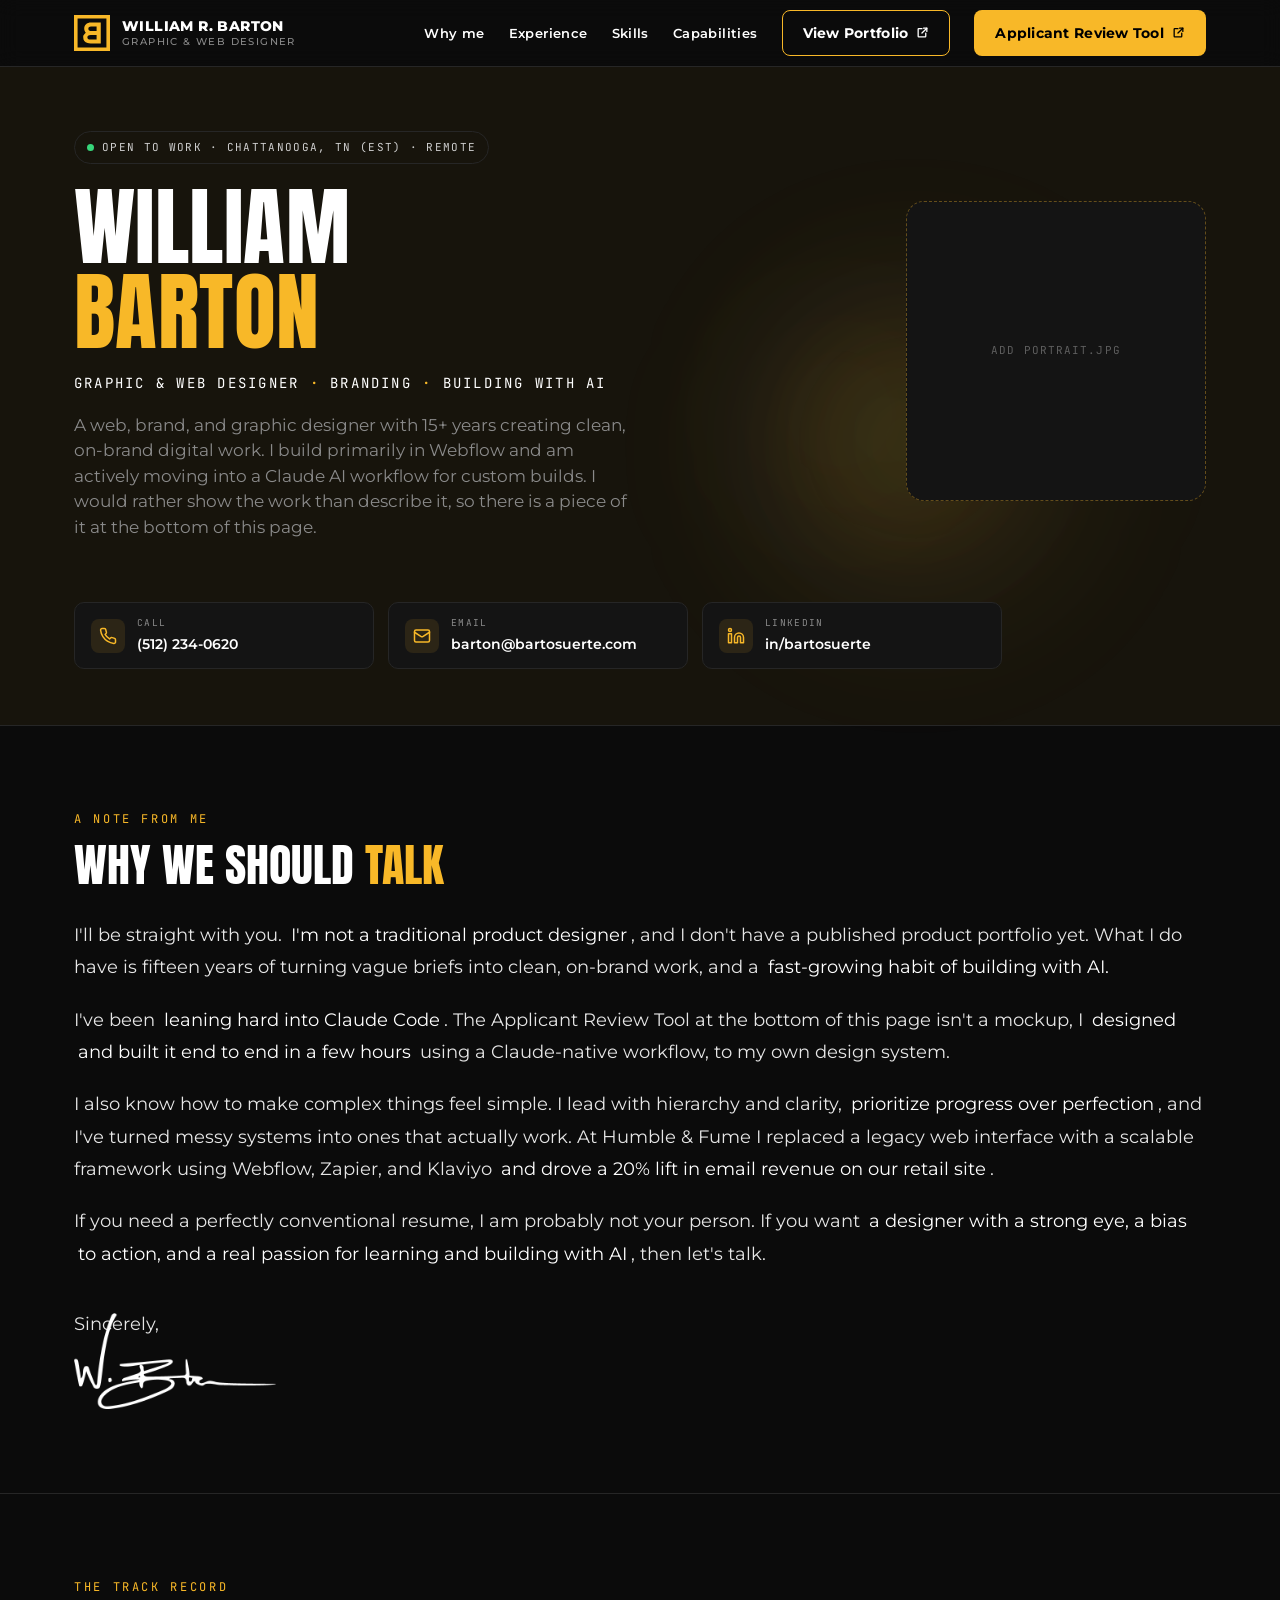
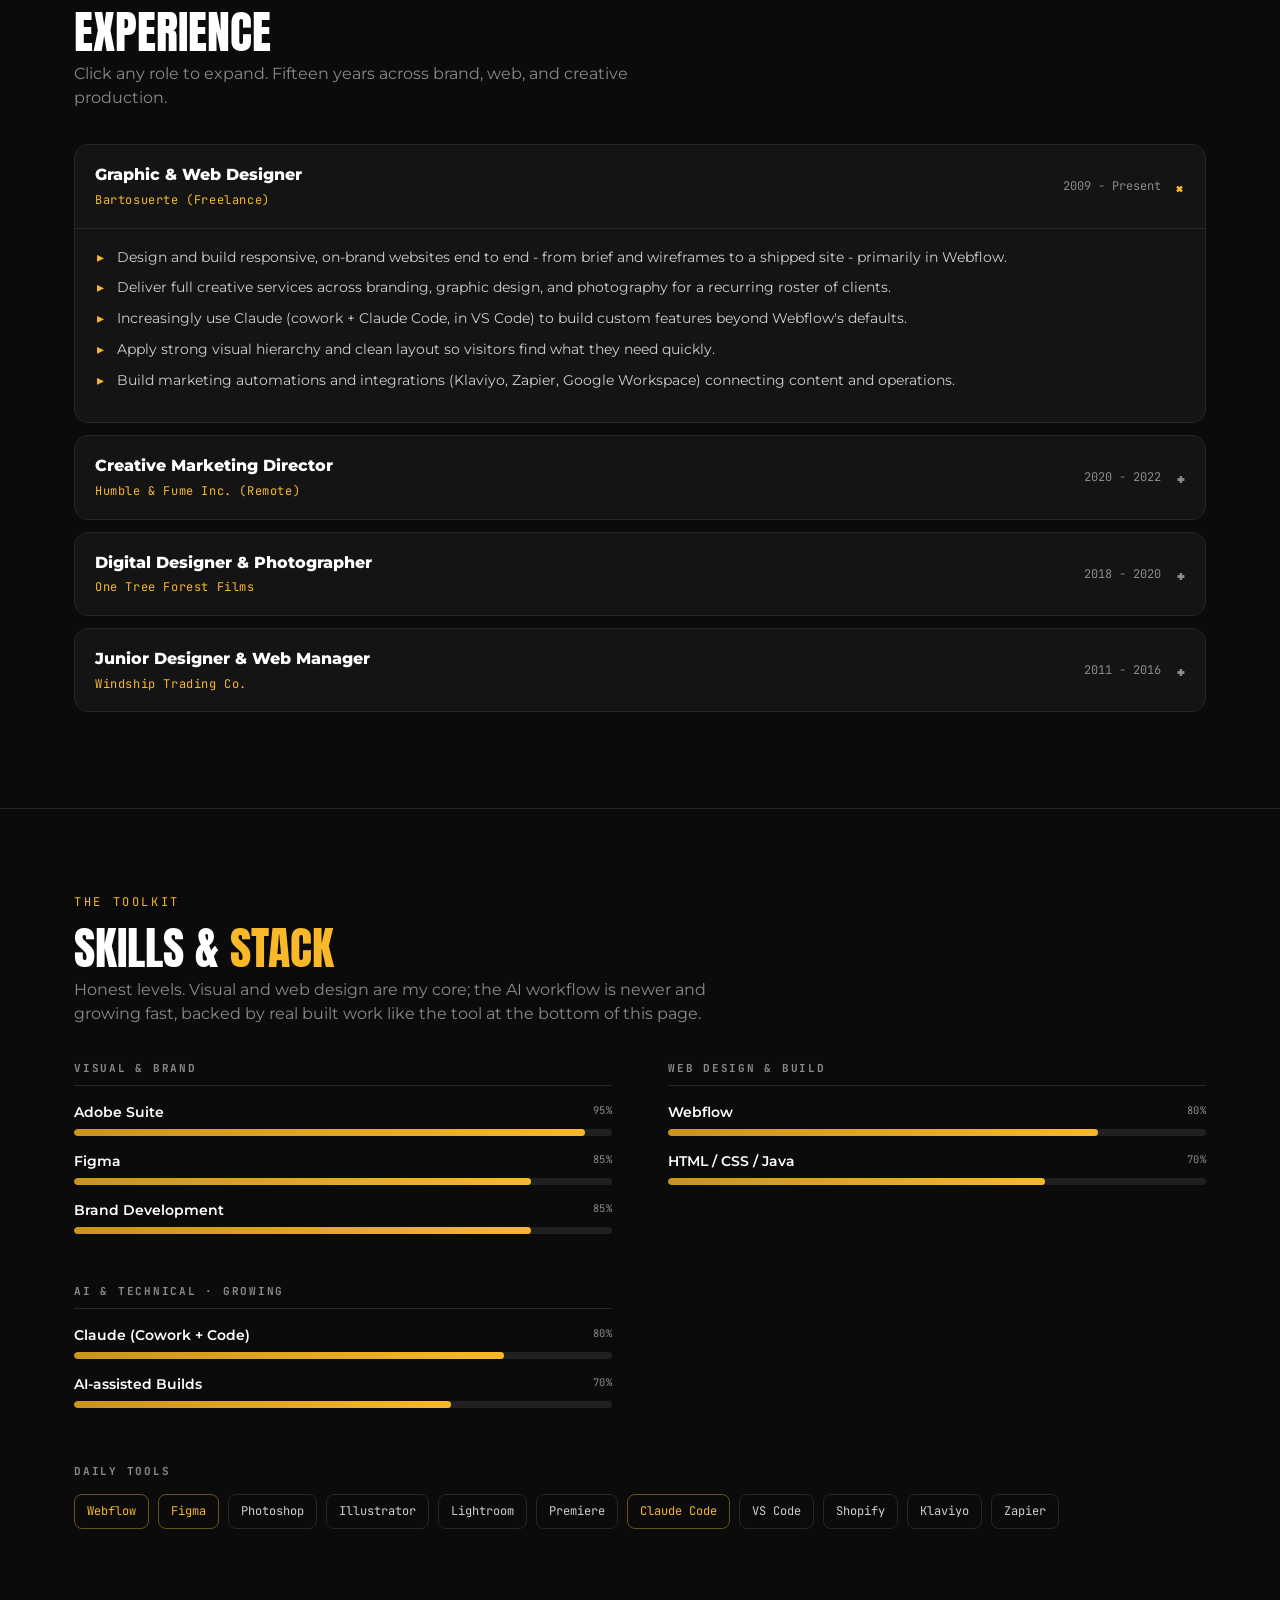
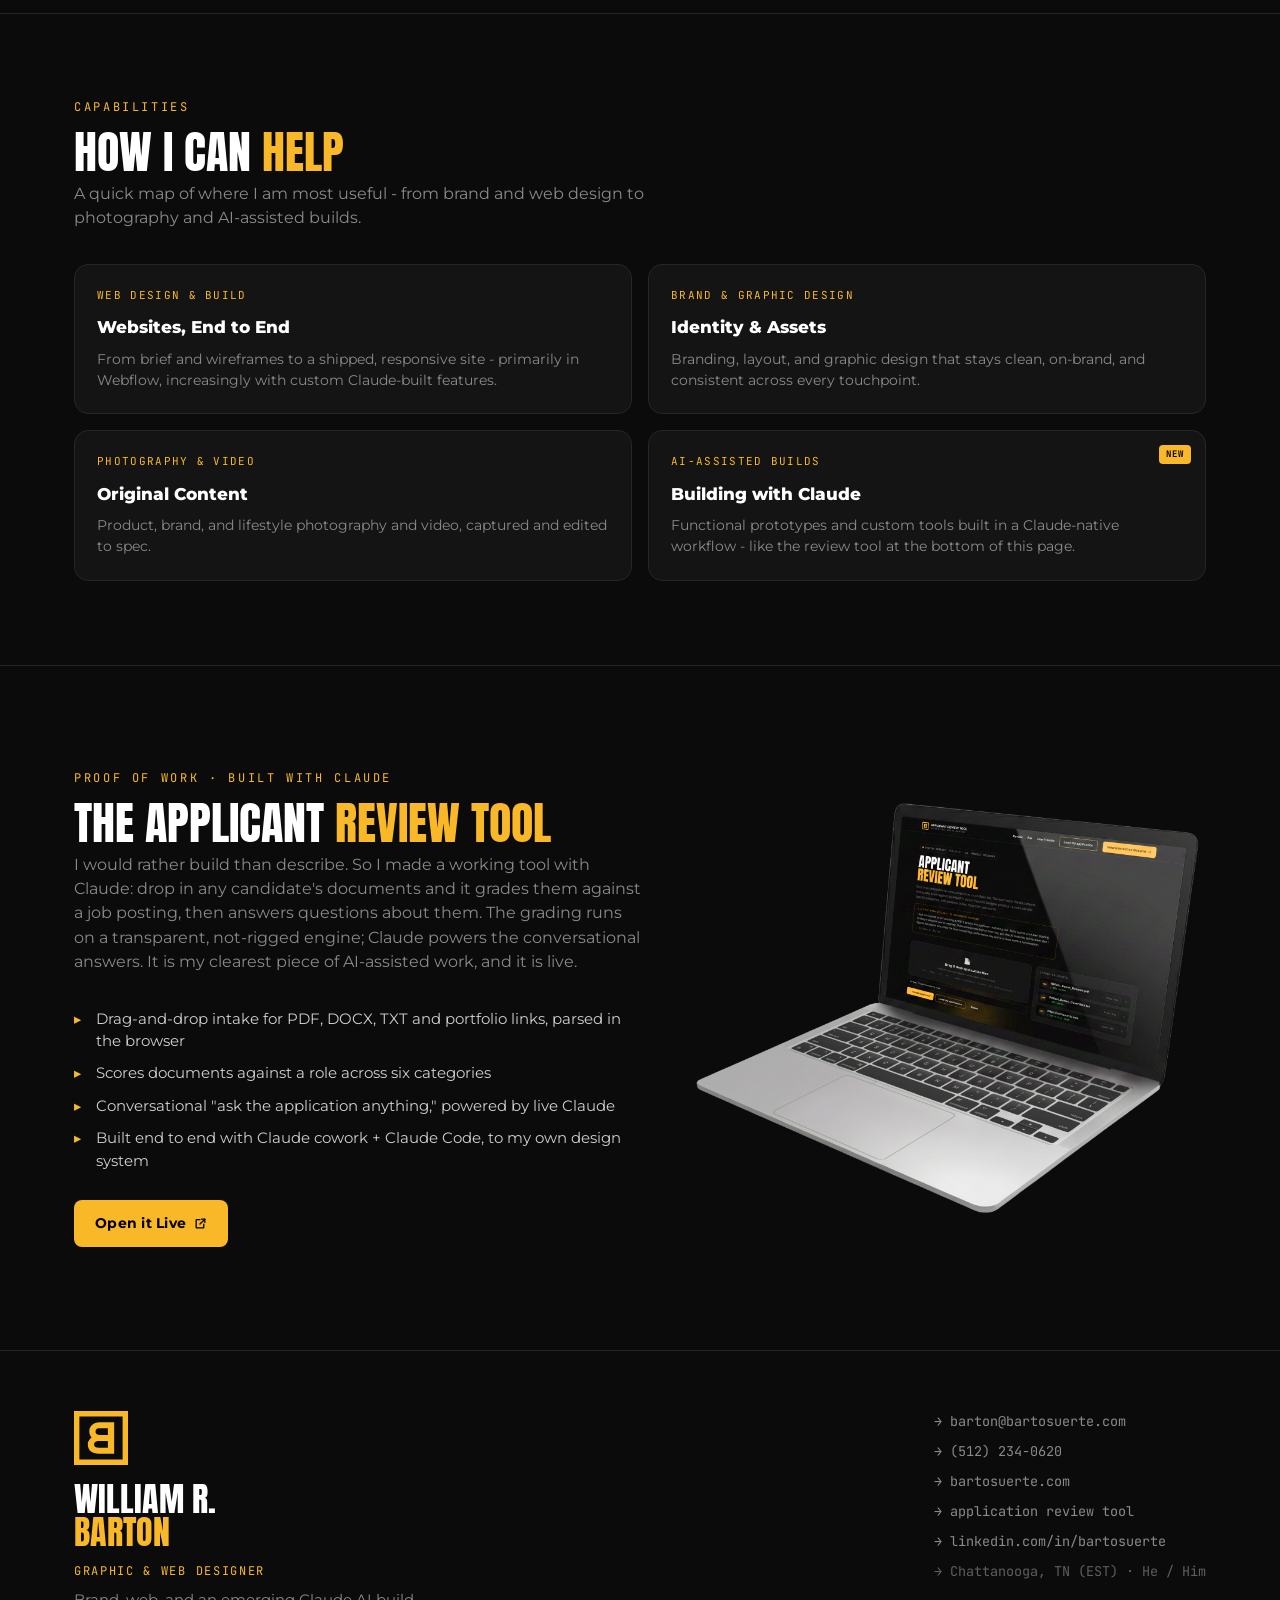
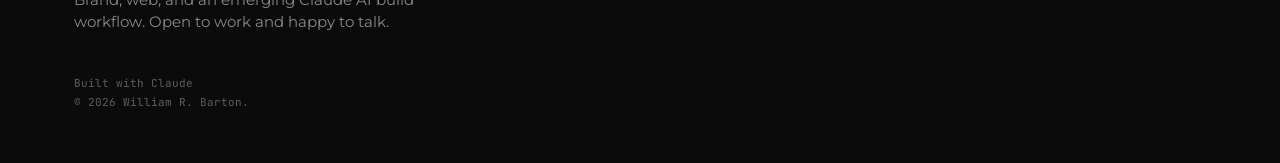
==== commit 0f95c560: "Match Skills & Stack to resume PDF; open all tool links in same tab Skills: rewrite content.js + the" ====
--- a/index.html
+++ b/index.html
@@ -98,8 +98,6 @@
           <a
             class="btn btn-gold"
             href="/app/"
-            target="_blank"
-            rel="noopener noreferrer"
             >Applicant Review Tool
             <svg
               width="13"
@@ -394,8 +392,6 @@
               class="btn btn-gold"
               href="/app/"
               data-cref="proof.ctaHref"
-              target="_blank"
-              rel="noopener noreferrer"
               ><span data-c="proof.ctaLabel">Open it live</span>
               <svg
                 width="13"
@@ -420,9 +416,7 @@
             class="proof-media"
             href="/app/"
             data-cref="proof.imageHref"
-            target="_blank"
-            rel="noopener noreferrer"
-            aria-label="Open the Applicant Review Tool in a new tab"
+            aria-label="Open the Applicant Review Tool"
           >
             <img
               src="app-laptop.png"
@@ -466,8 +460,6 @@
             >
             <a
               href="/app/"
-              target="_blank"
-              rel="noopener"
               >→ application review tool</a
             >
             <a
@@ -490,7 +482,7 @@
     </footer>
 
     <!-- editable content (edit content.js, then bump ?v= to refresh cache) -->
-    <script src="content.js?v=3"></script>
+    <script src="content.js?v=4"></script>
     <script>
       const S = window.SITE || {};
       function esc(s) {
@@ -547,60 +539,40 @@
       ];
       const SKILLS = (S.skills && S.skills.groups) || [
         {
-          cat: "Visual & Brand",
+          cat: "Visual & brand",
           items: [
-            ["Graphic design", 80],
-            ["Branding", 85],
-            ["Photography & video", 80],
             ["Adobe Suite", 95],
             ["Figma", 85],
+            ["Brand Development", 85],
           ],
         },
         {
           cat: "Web design & build",
           items: [
-            ["Webflow", 85],
-            ["Responsive web design", 90],
-            ["Visual layout & hierarchy", 90],
-            ["Shopify", 80],
-            ["HTML / CSS", 85],
+            ["Webflow", 80],
+            ["HTML / CSS / Java", 70],
           ],
         },
         {
-          cat: "AI & technical (growing)",
+          cat: "AI & technical · growing",
           items: [
-            ["Claude (cowork + Code)", 80],
-            ["AI-assisted builds", 70],
-            ["Automation (Zapier / Klaviyo)", 80],
-          ],
-        },
-        {
-          cat: "Ways of working",
-          items: [
-            ["Client collaboration", 90],
-            ["Bias to action / shipping", 90],
-            ["Brand & creative direction", 85],
-            ["SOPs / process", 80],
+            ["Claude (Cowork + Code)", 80],
+            ["AI-assisted Builds", 70],
           ],
         },
       ];
       const TOOLS = (S.skills && S.skills.tools) || [
         ["Webflow", 1],
         ["Figma", 1],
-        ["Photoshop", 1],
-        ["Illustrator", 1],
-        ["Lightroom", 1],
-        ["Premiere", 1],
-        ["InDesign", 0],
-        ["Claude Code", 0],
-        ["cowork", 0],
+        ["Photoshop", 0],
+        ["Illustrator", 0],
+        ["Lightroom", 0],
+        ["Premiere", 0],
+        ["Claude Code", 1],
         ["VS Code", 0],
         ["Shopify", 0],
         ["Klaviyo", 0],
         ["Zapier", 0],
-        ["Make.com", 0],
-        ["Zoho One", 0],
-        ["NetSuite", 0],
       ];
       const SERVICES = (S.services && S.services.items) || [
         {
@@ -684,7 +656,7 @@
                 ? `<a class="btn btn-outline" href="${esc(n.portfolio.href)}" target="_blank" rel="noopener noreferrer">${esc(n.portfolio.label)} ${EXT("currentColor")}</a>`
                 : "") +
               (n.tool
-                ? `<a class="btn btn-gold" href="${esc(n.tool.href)}" target="_blank" rel="noopener noreferrer">${esc(n.tool.label)} ${EXT("#000")}</a>`
+                ? `<a class="btn btn-gold" href="${esc(n.tool.href)}"${ext(n.tool.href)}>${esc(n.tool.label)} ${EXT("#000")}</a>`
                 : "");
         }
 
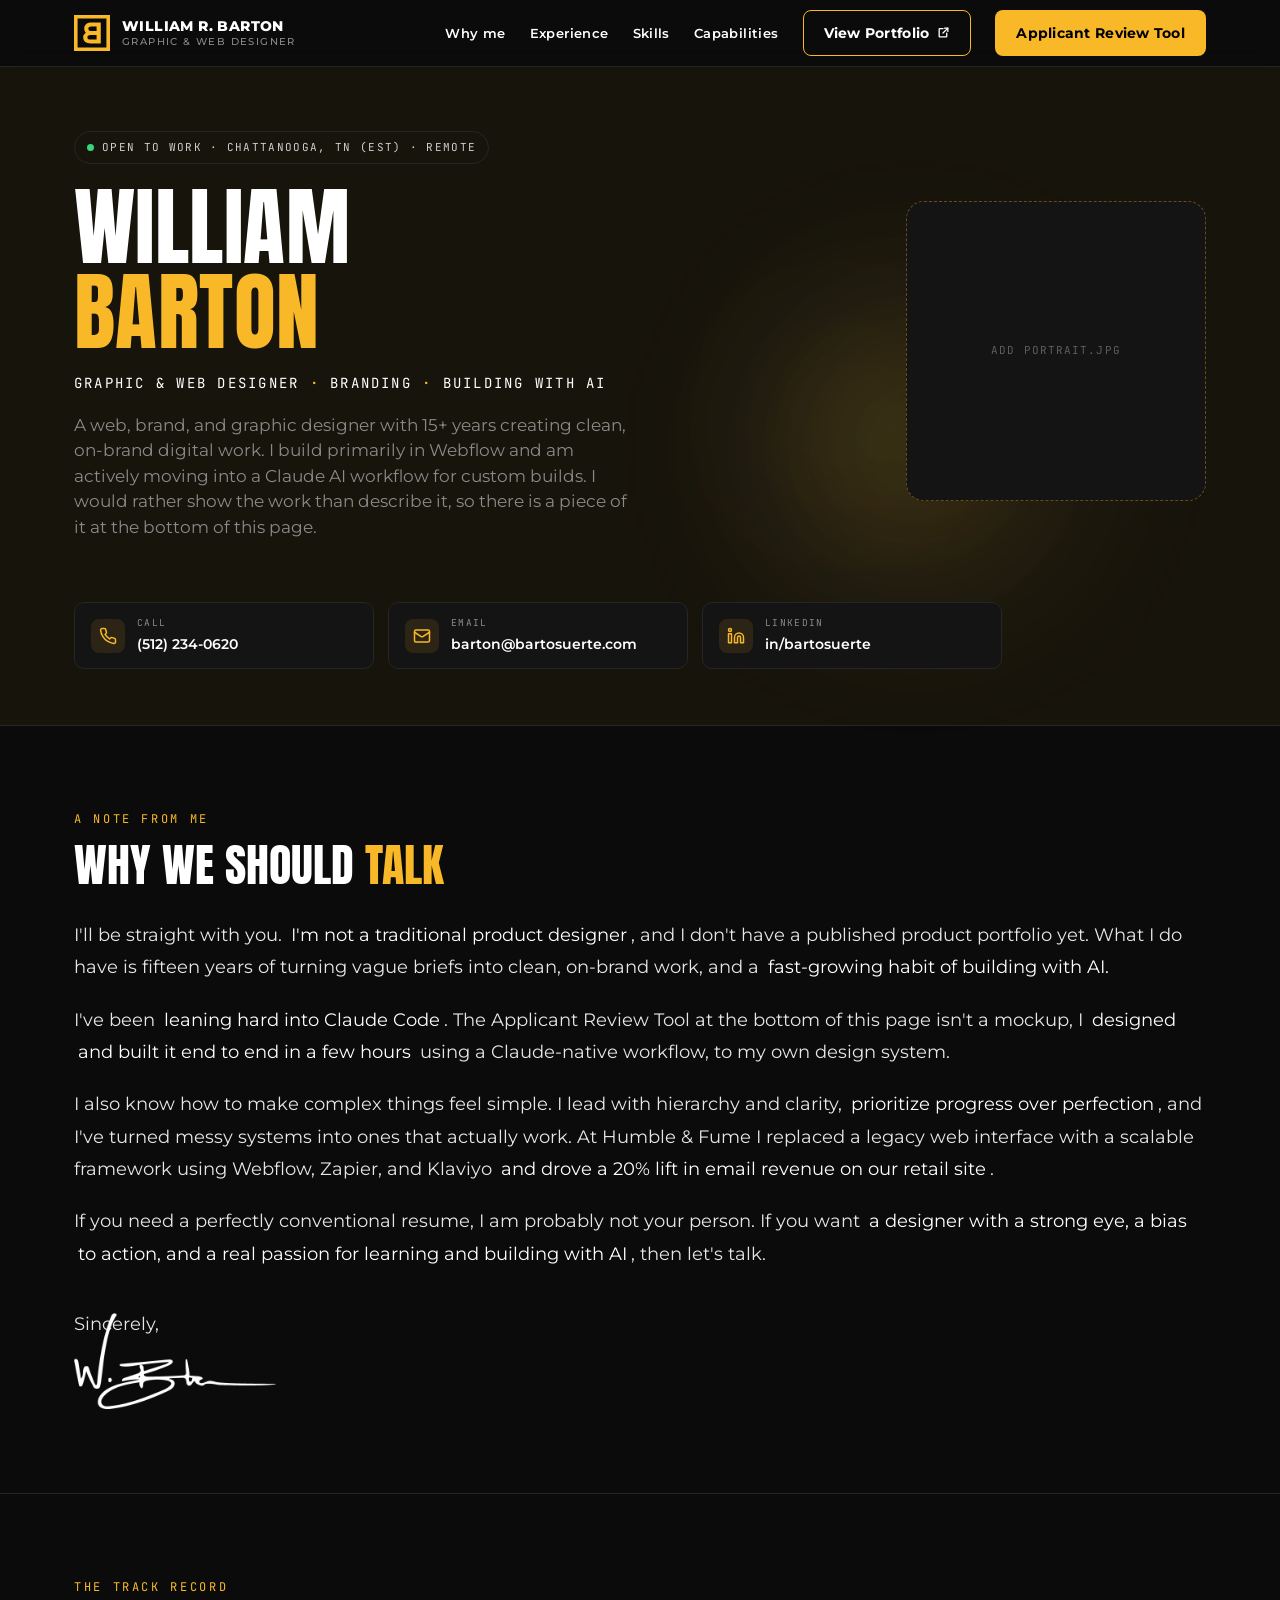
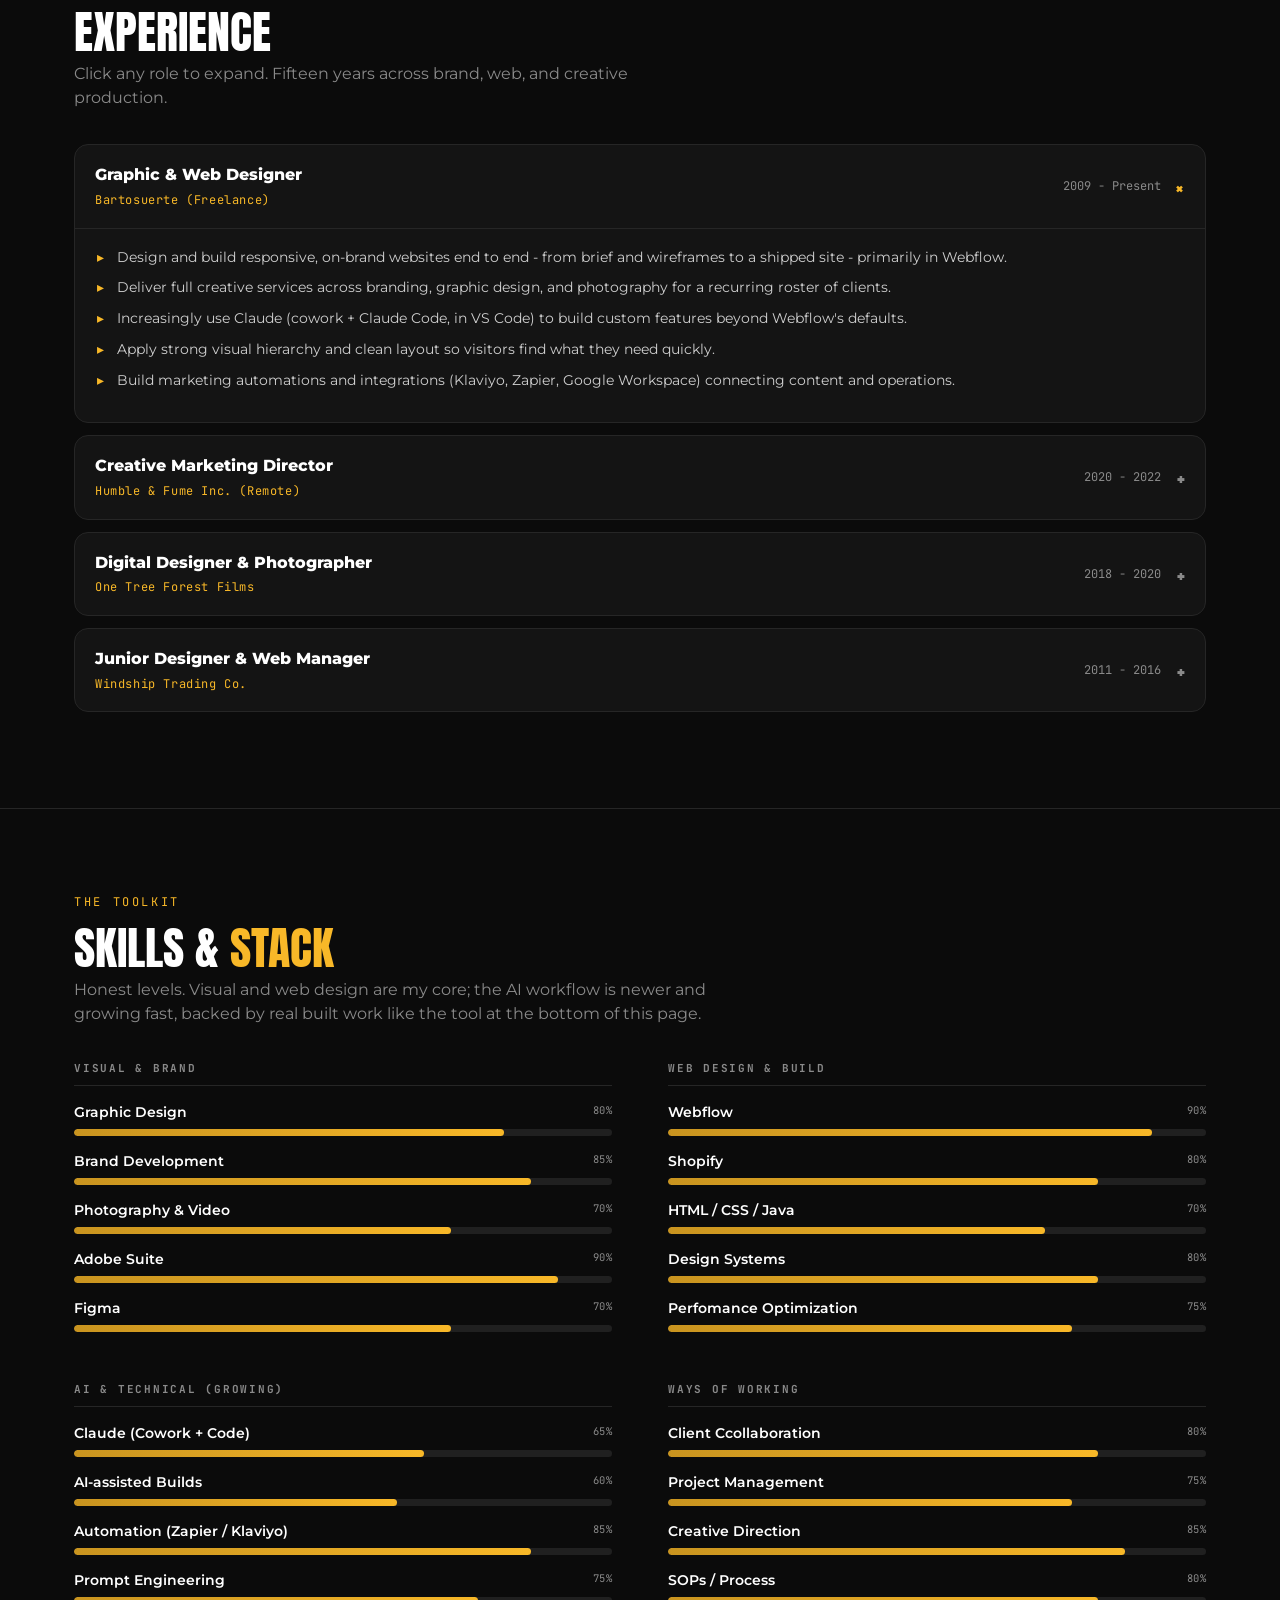
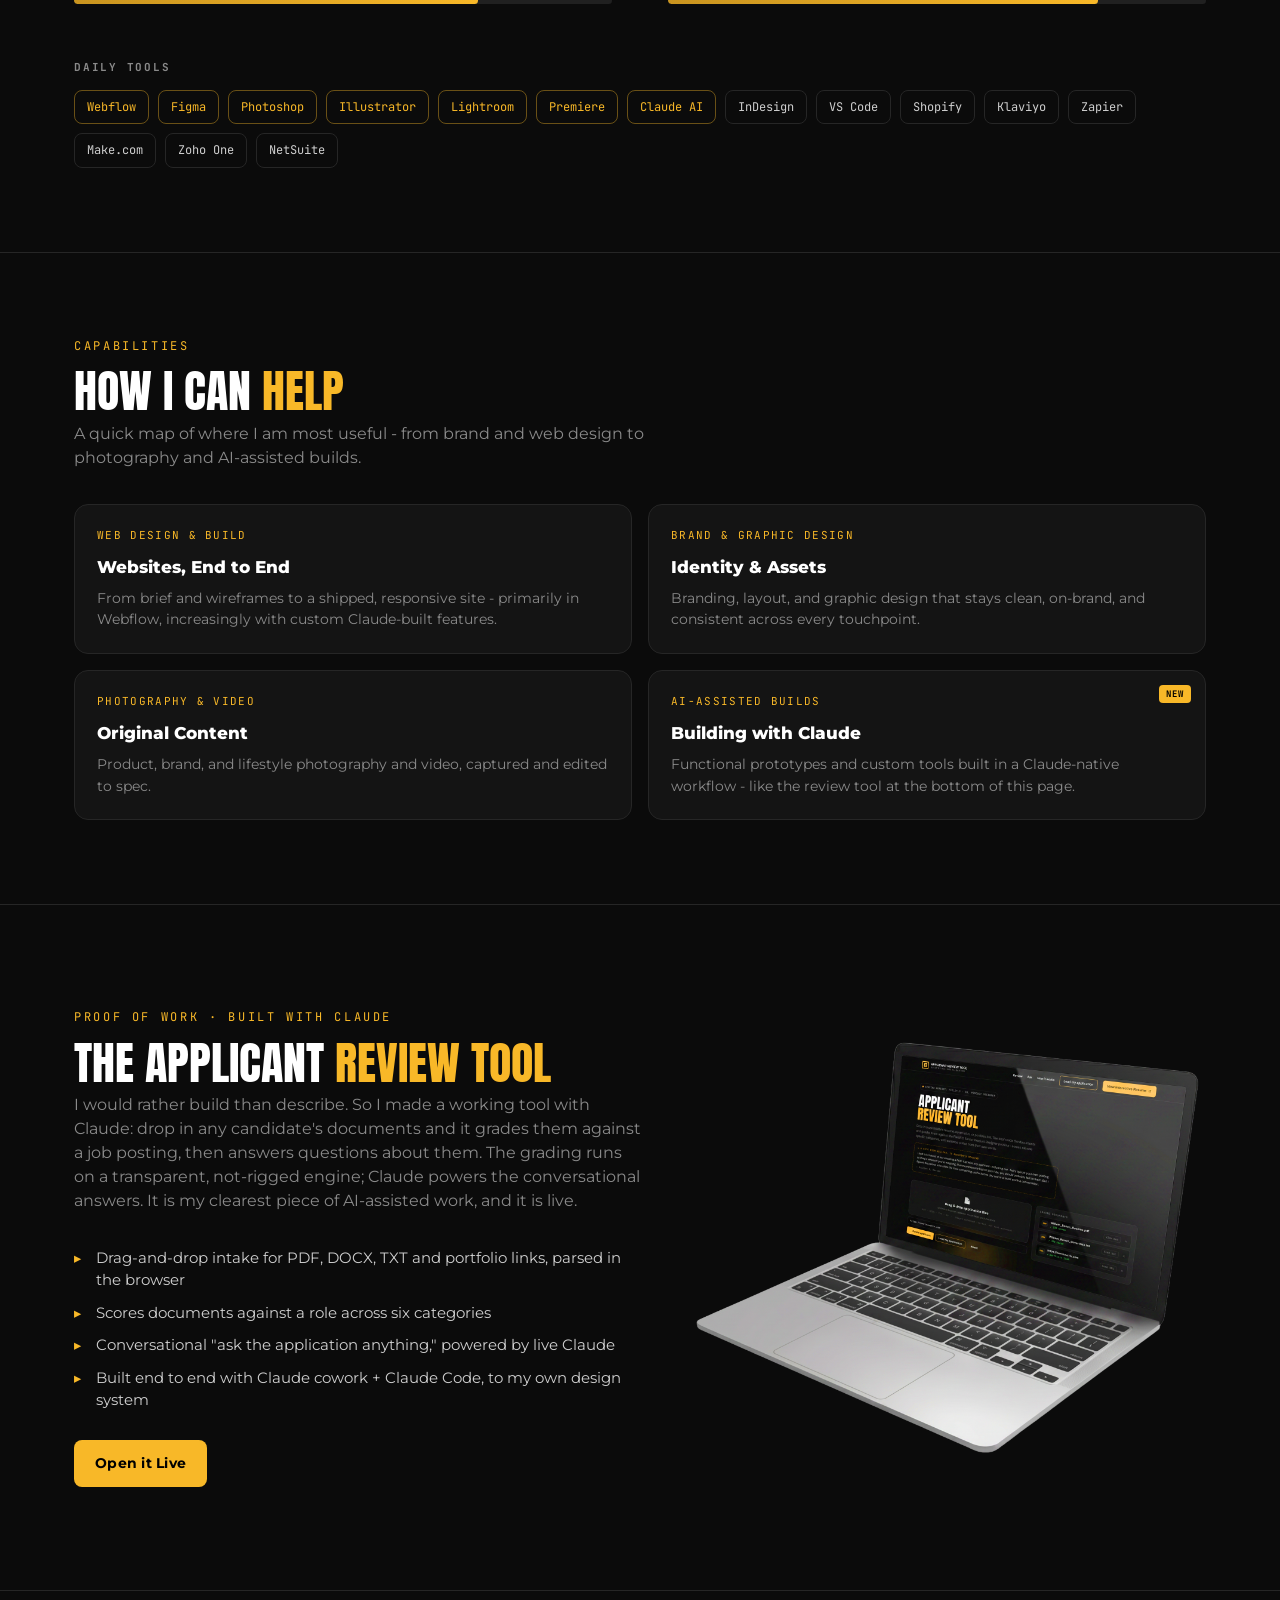
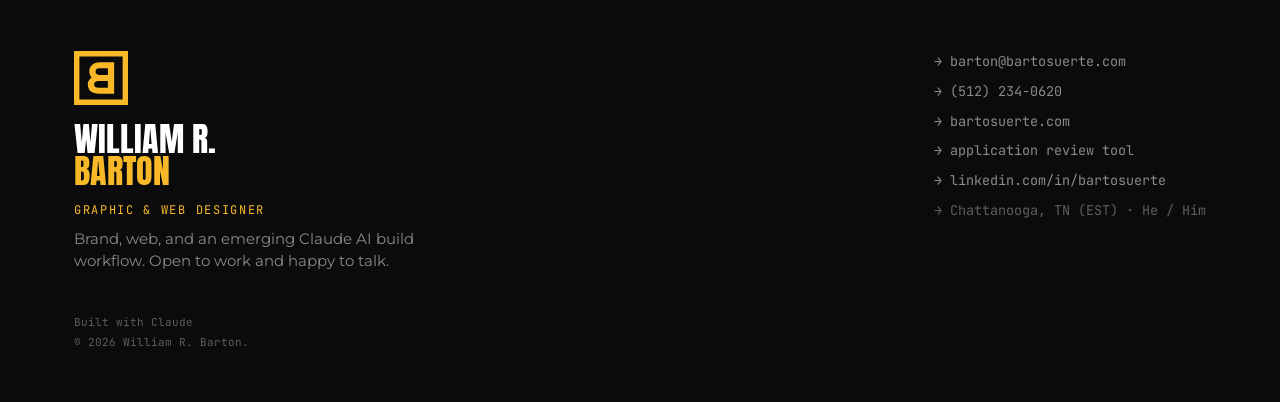
==== commit 2bf8ae62: "Revert Skills & Stack to original design; drop arrows from same-tab links Skills: restore content.js" ====
--- a/index.html
+++ b/index.html
@@ -99,22 +99,6 @@
             class="btn btn-gold"
             href="/app/"
             >Applicant Review Tool
-            <svg
-              width="13"
-              height="13"
-              viewBox="0 0 24 24"
-              fill="none"
-              stroke="#000"
-              stroke-width="2.4"
-              stroke-linecap="round"
-              stroke-linejoin="round"
-            >
-              <path d="M14 4h6v6" />
-              <path d="M20 4 11 13" />
-              <path
-                d="M18 13v6a1 1 0 0 1-1 1H5a1 1 0 0 1-1-1V6a1 1 0 0 1 1-1h6"
-              />
-            </svg>
           </a>
         </div>
       </div>
@@ -393,22 +377,6 @@
               href="/app/"
               data-cref="proof.ctaHref"
               ><span data-c="proof.ctaLabel">Open it live</span>
-              <svg
-                width="13"
-                height="13"
-                viewBox="0 0 24 24"
-                fill="none"
-                stroke="#000"
-                stroke-width="2.4"
-                stroke-linecap="round"
-                stroke-linejoin="round"
-              >
-                <path d="M14 4h6v6" />
-                <path d="M20 4 11 13" />
-                <path
-                  d="M18 13v6a1 1 0 0 1-1 1H5a1 1 0 0 1-1-1V6a1 1 0 0 1 1-1h6"
-                />
-              </svg>
             </a>
           </div>
           <!-- /proof-text -->
@@ -482,7 +450,7 @@
     </footer>
 
     <!-- editable content (edit content.js, then bump ?v= to refresh cache) -->
-    <script src="content.js?v=4"></script>
+    <script src="content.js?v=3"></script>
     <script>
       const S = window.SITE || {};
       function esc(s) {
@@ -539,40 +507,60 @@
       ];
       const SKILLS = (S.skills && S.skills.groups) || [
         {
-          cat: "Visual & brand",
+          cat: "Visual & Brand",
           items: [
+            ["Graphic design", 80],
+            ["Branding", 85],
+            ["Photography & video", 80],
             ["Adobe Suite", 95],
             ["Figma", 85],
-            ["Brand Development", 85],
           ],
         },
         {
           cat: "Web design & build",
           items: [
-            ["Webflow", 80],
-            ["HTML / CSS / Java", 70],
+            ["Webflow", 85],
+            ["Responsive web design", 90],
+            ["Visual layout & hierarchy", 90],
+            ["Shopify", 80],
+            ["HTML / CSS", 85],
           ],
         },
         {
-          cat: "AI & technical · growing",
+          cat: "AI & technical (growing)",
           items: [
-            ["Claude (Cowork + Code)", 80],
-            ["AI-assisted Builds", 70],
+            ["Claude (cowork + Code)", 80],
+            ["AI-assisted builds", 70],
+            ["Automation (Zapier / Klaviyo)", 80],
+          ],
+        },
+        {
+          cat: "Ways of working",
+          items: [
+            ["Client collaboration", 90],
+            ["Bias to action / shipping", 90],
+            ["Brand & creative direction", 85],
+            ["SOPs / process", 80],
           ],
         },
       ];
       const TOOLS = (S.skills && S.skills.tools) || [
         ["Webflow", 1],
         ["Figma", 1],
-        ["Photoshop", 0],
-        ["Illustrator", 0],
-        ["Lightroom", 0],
-        ["Premiere", 0],
-        ["Claude Code", 1],
+        ["Photoshop", 1],
+        ["Illustrator", 1],
+        ["Lightroom", 1],
+        ["Premiere", 1],
+        ["InDesign", 0],
+        ["Claude Code", 0],
+        ["cowork", 0],
         ["VS Code", 0],
         ["Shopify", 0],
         ["Klaviyo", 0],
         ["Zapier", 0],
+        ["Make.com", 0],
+        ["Zoho One", 0],
+        ["NetSuite", 0],
       ];
       const SERVICES = (S.services && S.services.items) || [
         {
@@ -656,7 +644,7 @@
                 ? `<a class="btn btn-outline" href="${esc(n.portfolio.href)}" target="_blank" rel="noopener noreferrer">${esc(n.portfolio.label)} ${EXT("currentColor")}</a>`
                 : "") +
               (n.tool
-                ? `<a class="btn btn-gold" href="${esc(n.tool.href)}"${ext(n.tool.href)}>${esc(n.tool.label)} ${EXT("#000")}</a>`
+                ? `<a class="btn btn-gold" href="${esc(n.tool.href)}"${ext(n.tool.href)}>${esc(n.tool.label)}</a>`
                 : "");
         }
 
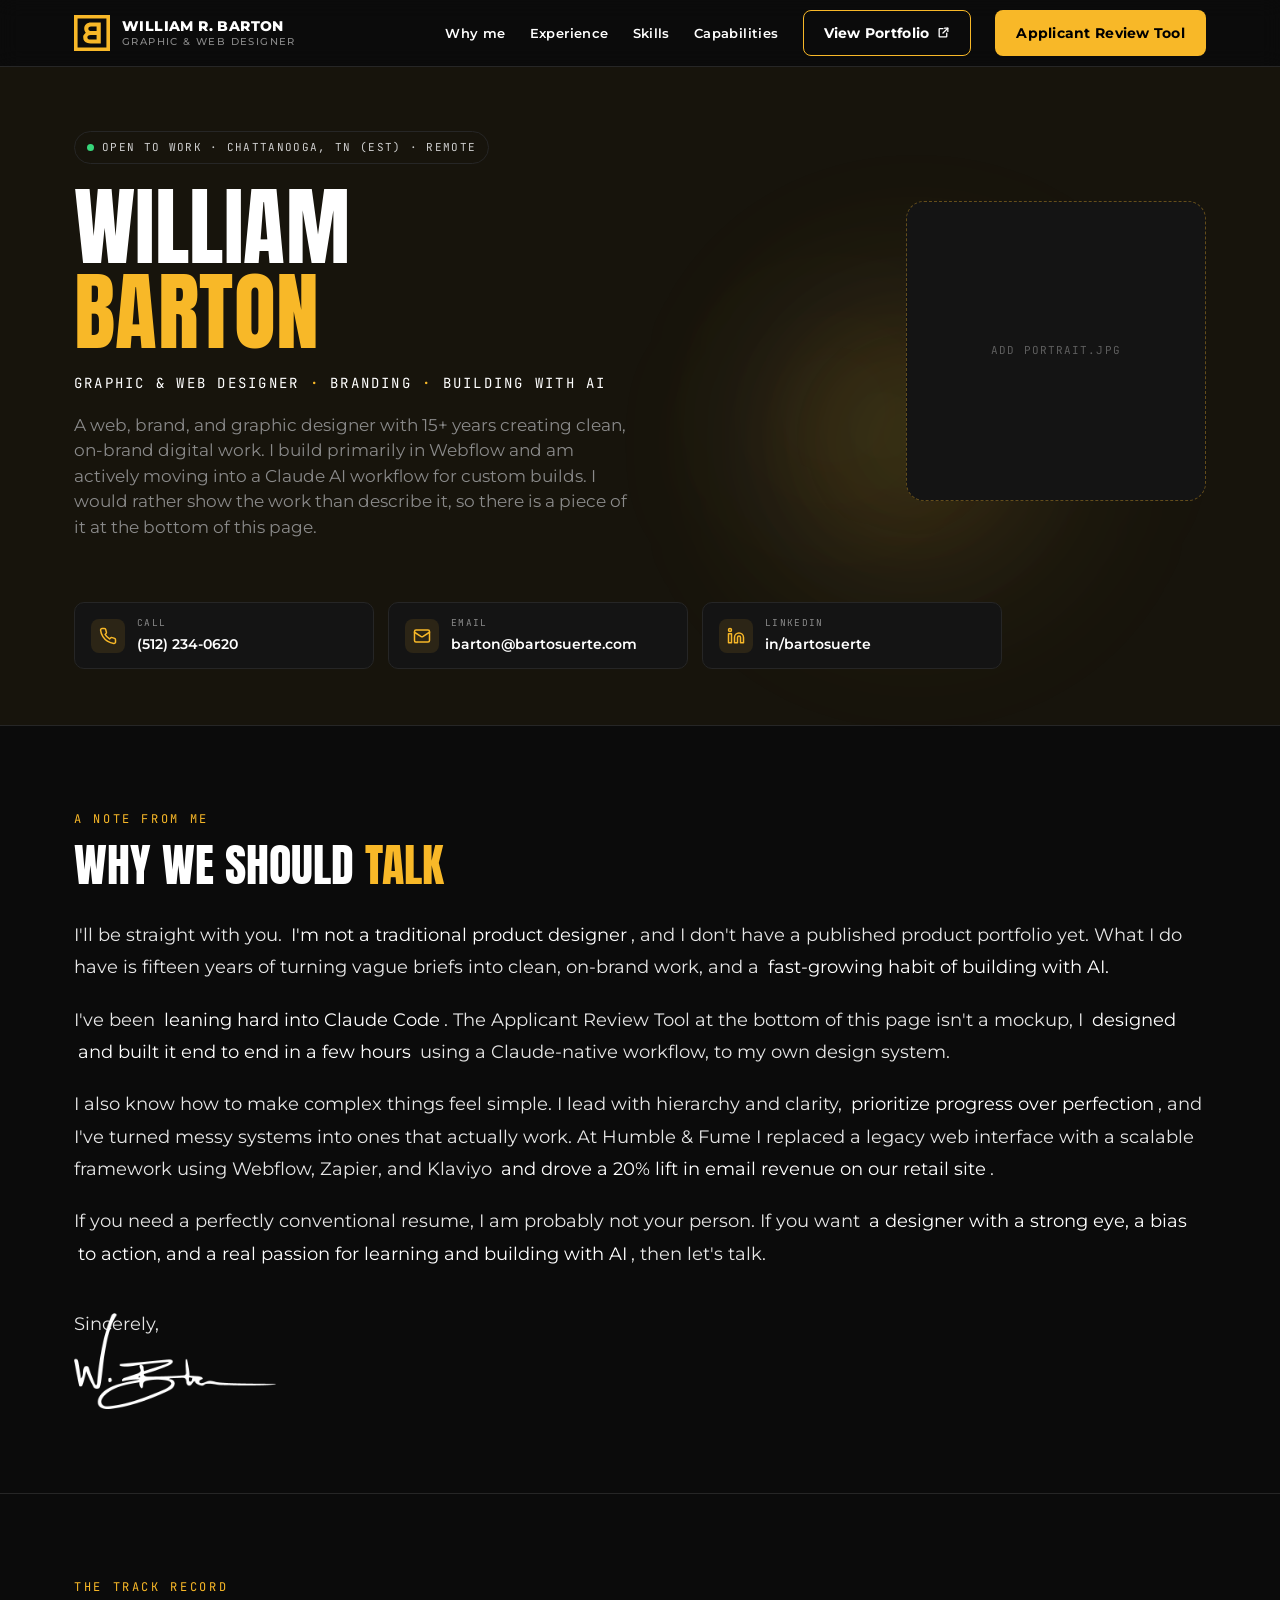
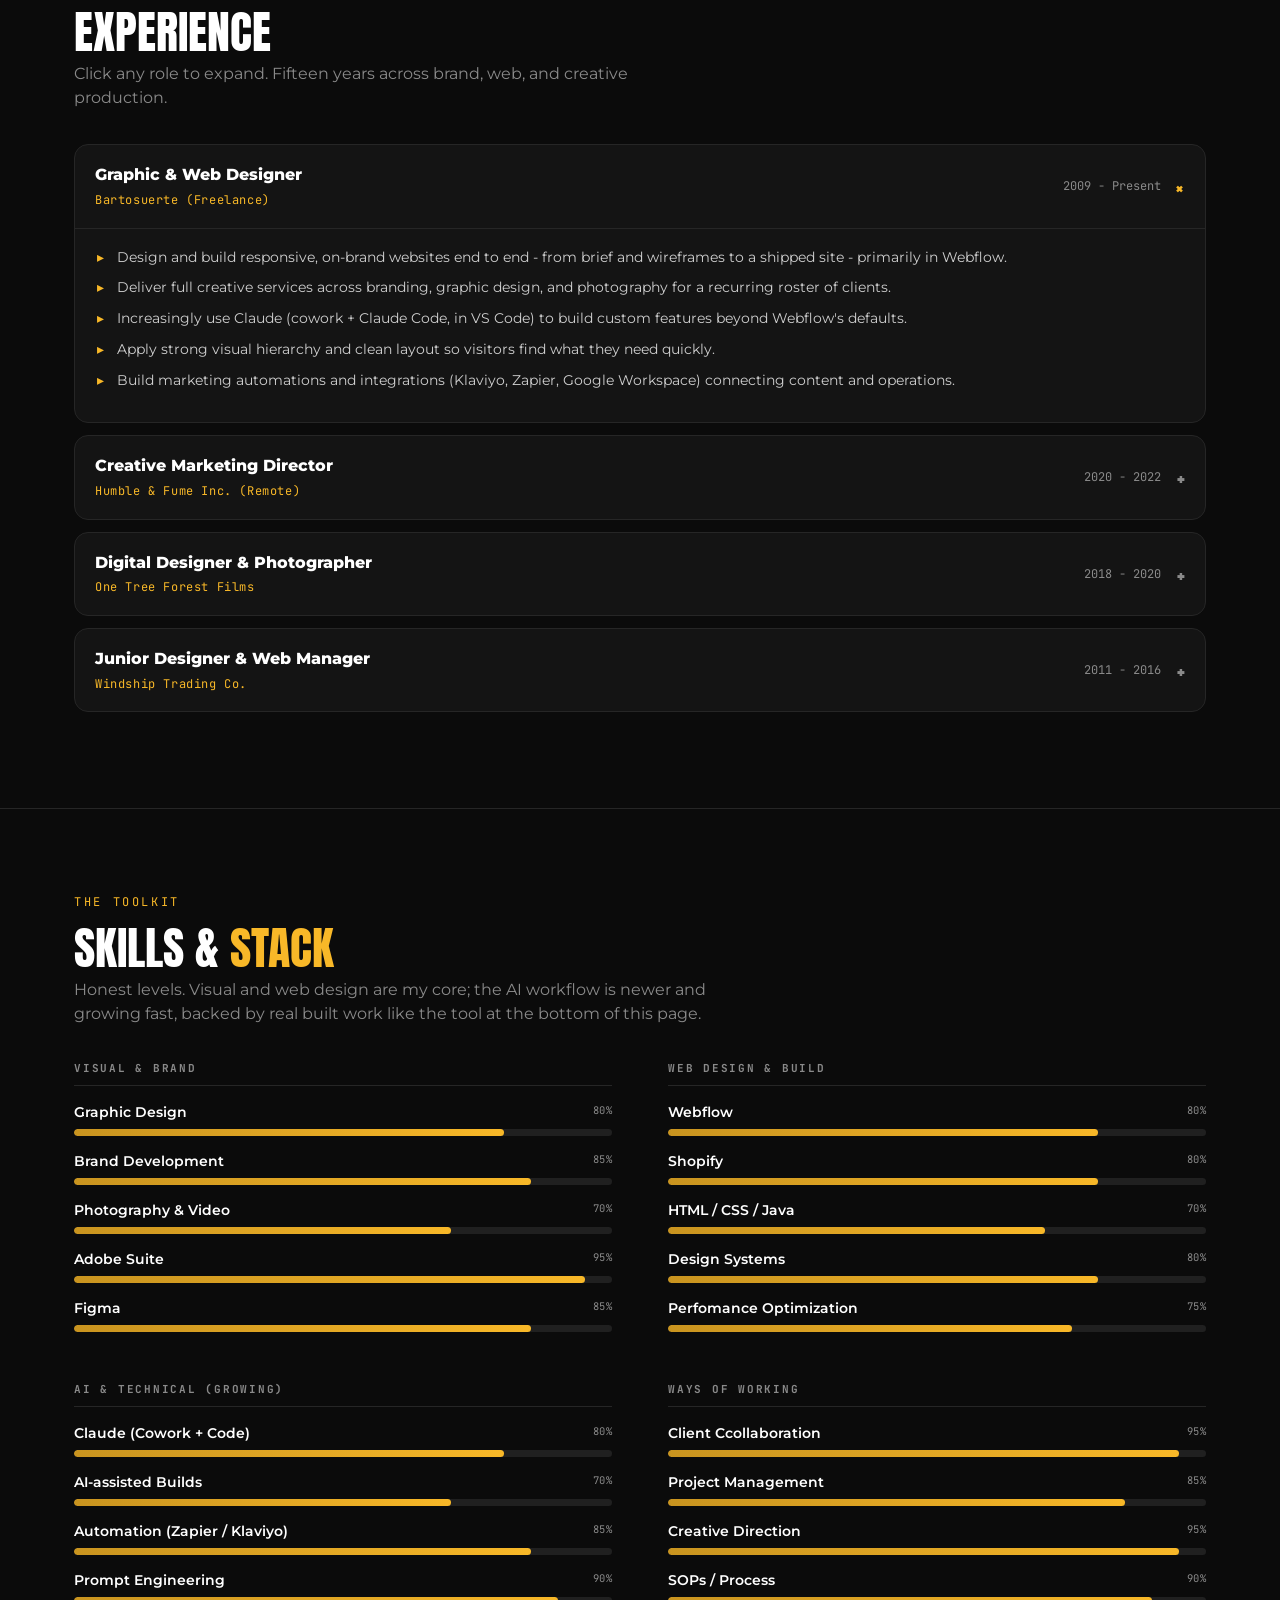
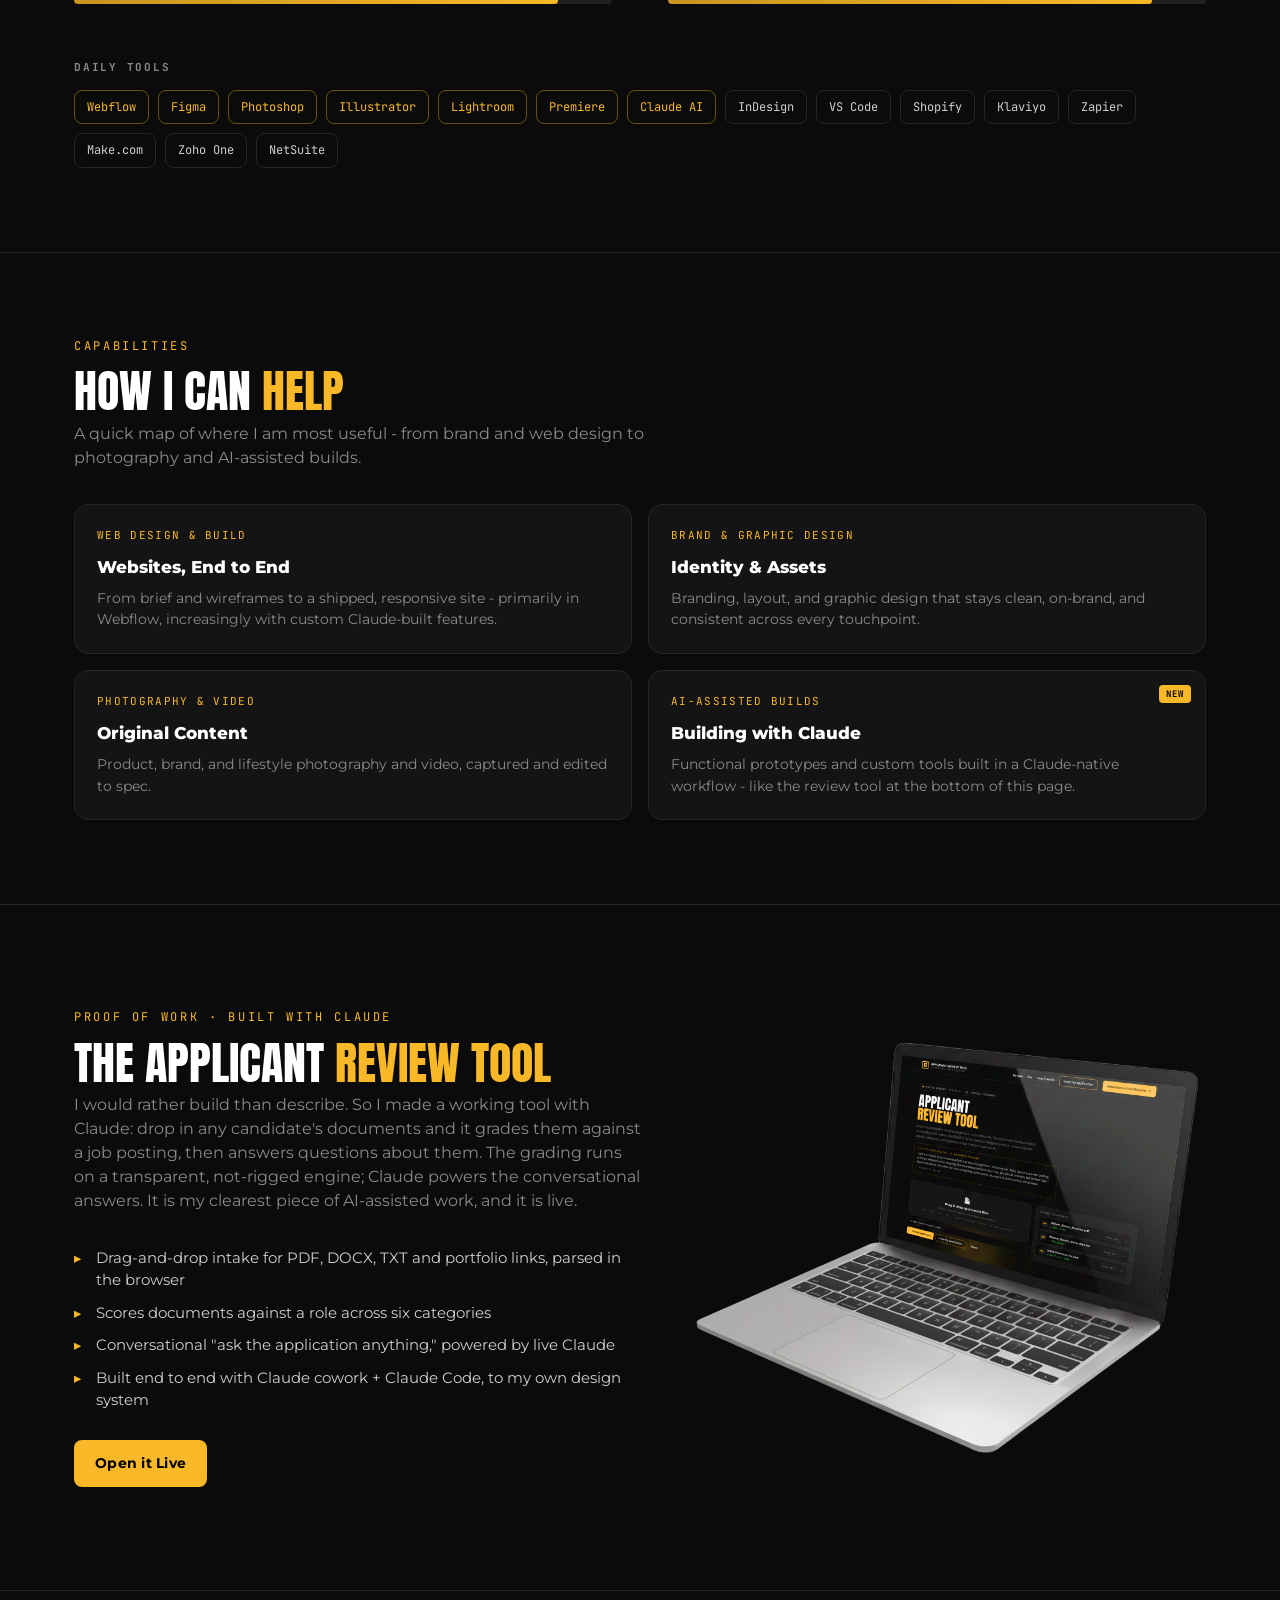
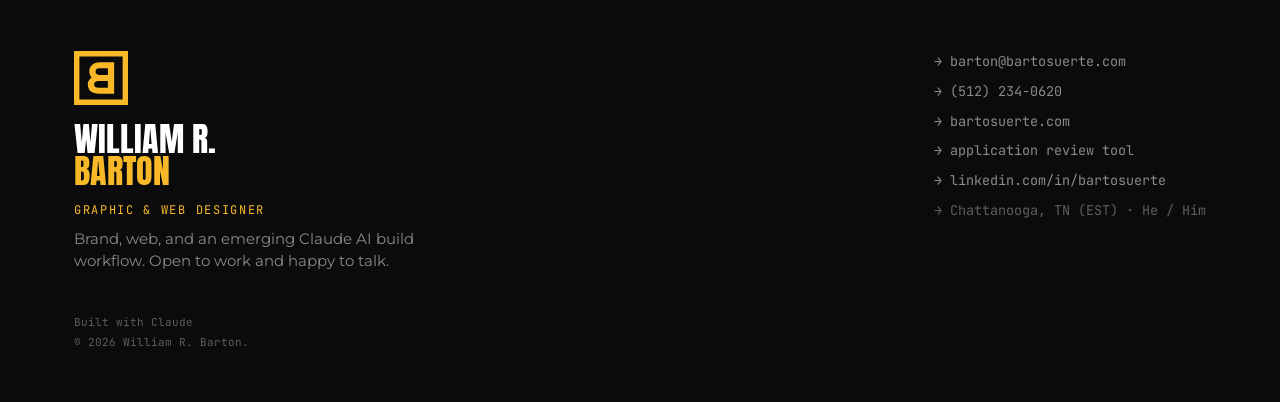
==== commit f87cc7c8: "Update Skill & Stack values (PDF-matched + Ways-of-working bumps) Keeps the original skills design/l" ====
--- a/index.html
+++ b/index.html
@@ -450,7 +450,7 @@
     </footer>
 
     <!-- editable content (edit content.js, then bump ?v= to refresh cache) -->
-    <script src="content.js?v=3"></script>
+    <script src="content.js?v=5"></script>
     <script>
       const S = window.SITE || {};
       function esc(s) {
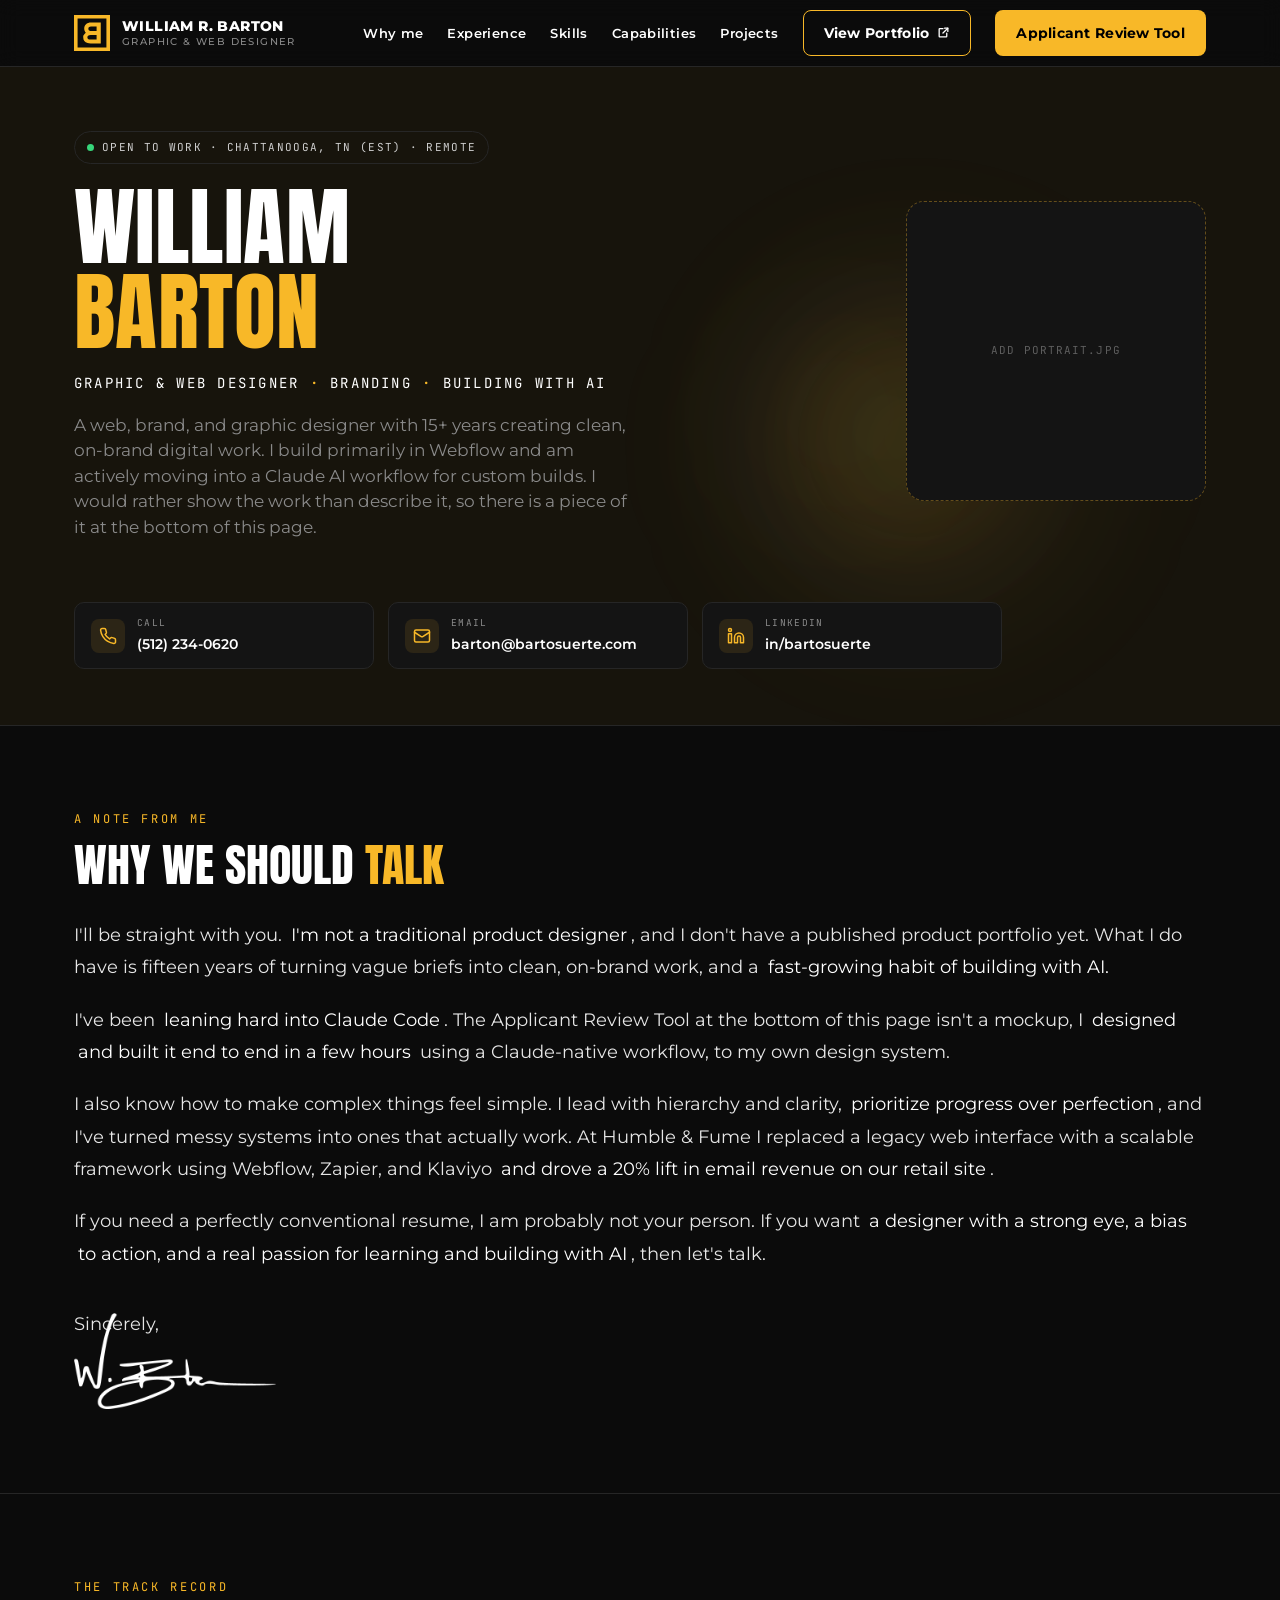
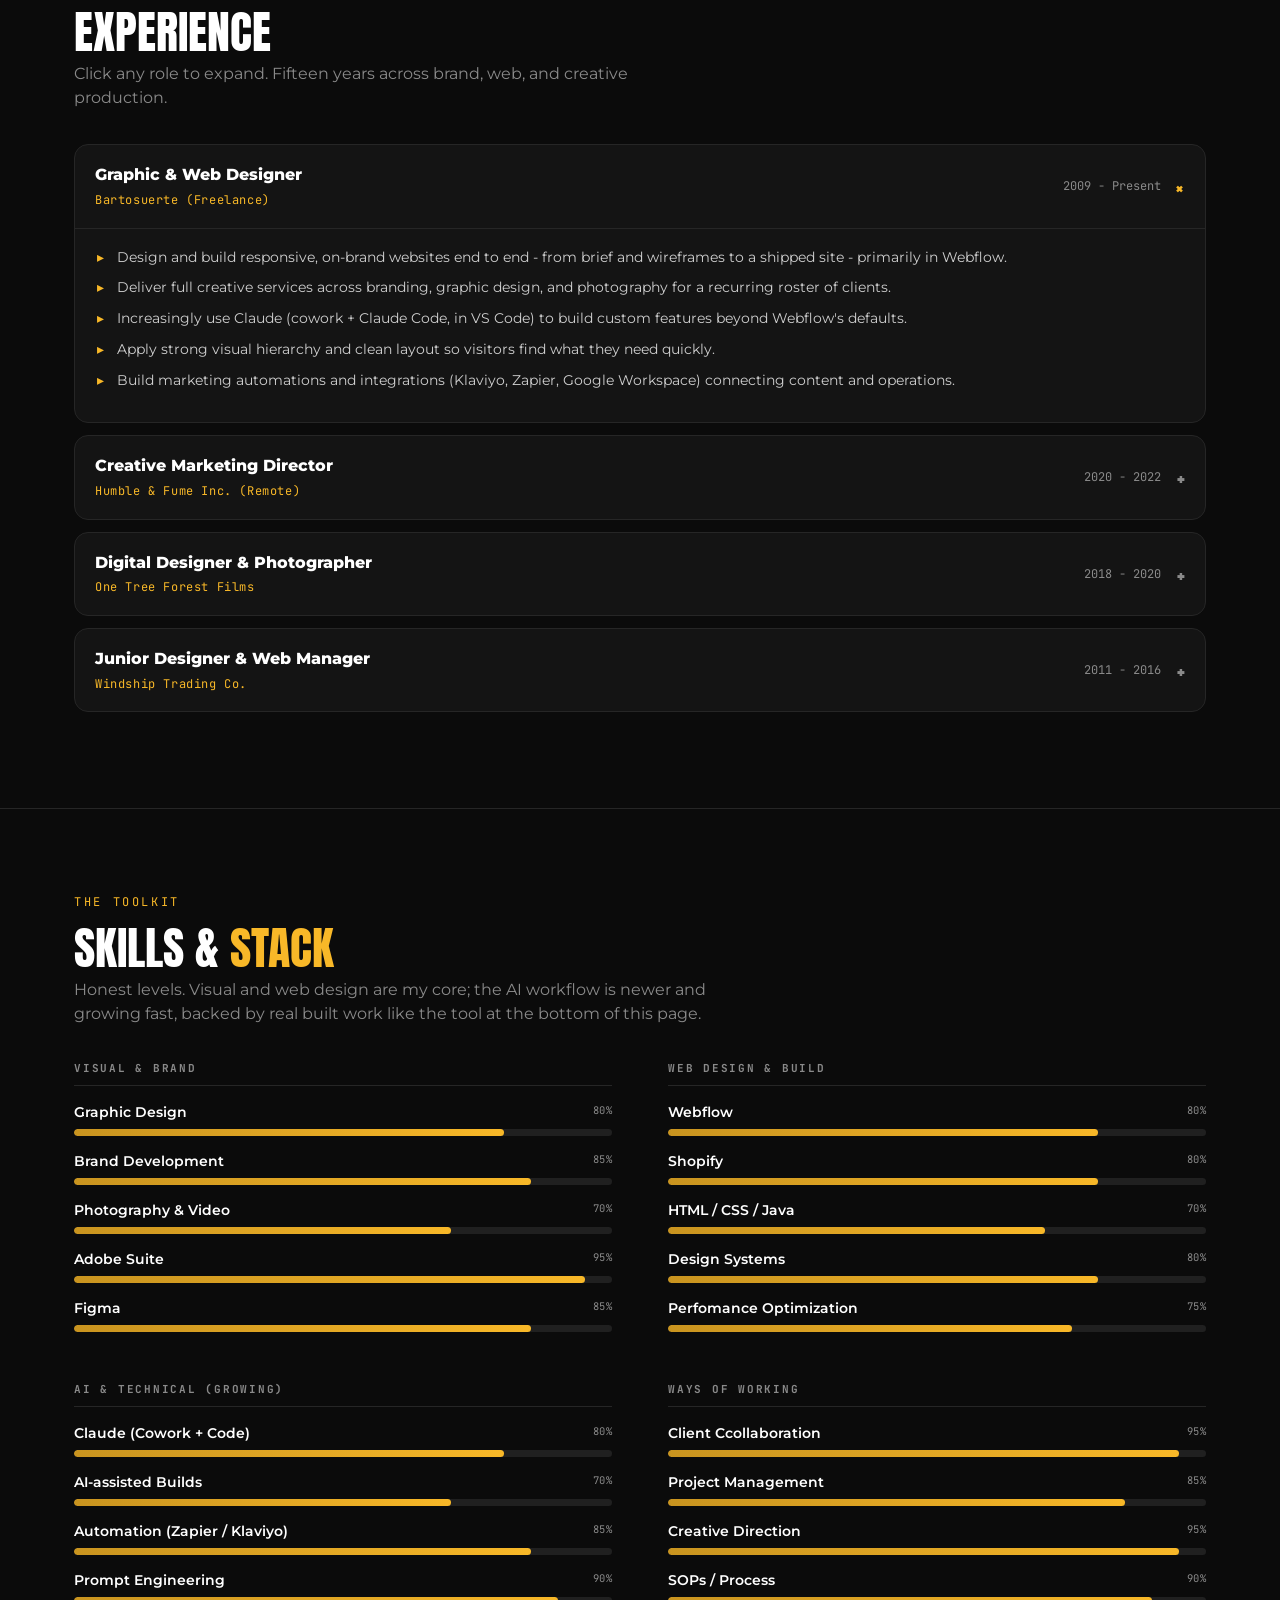
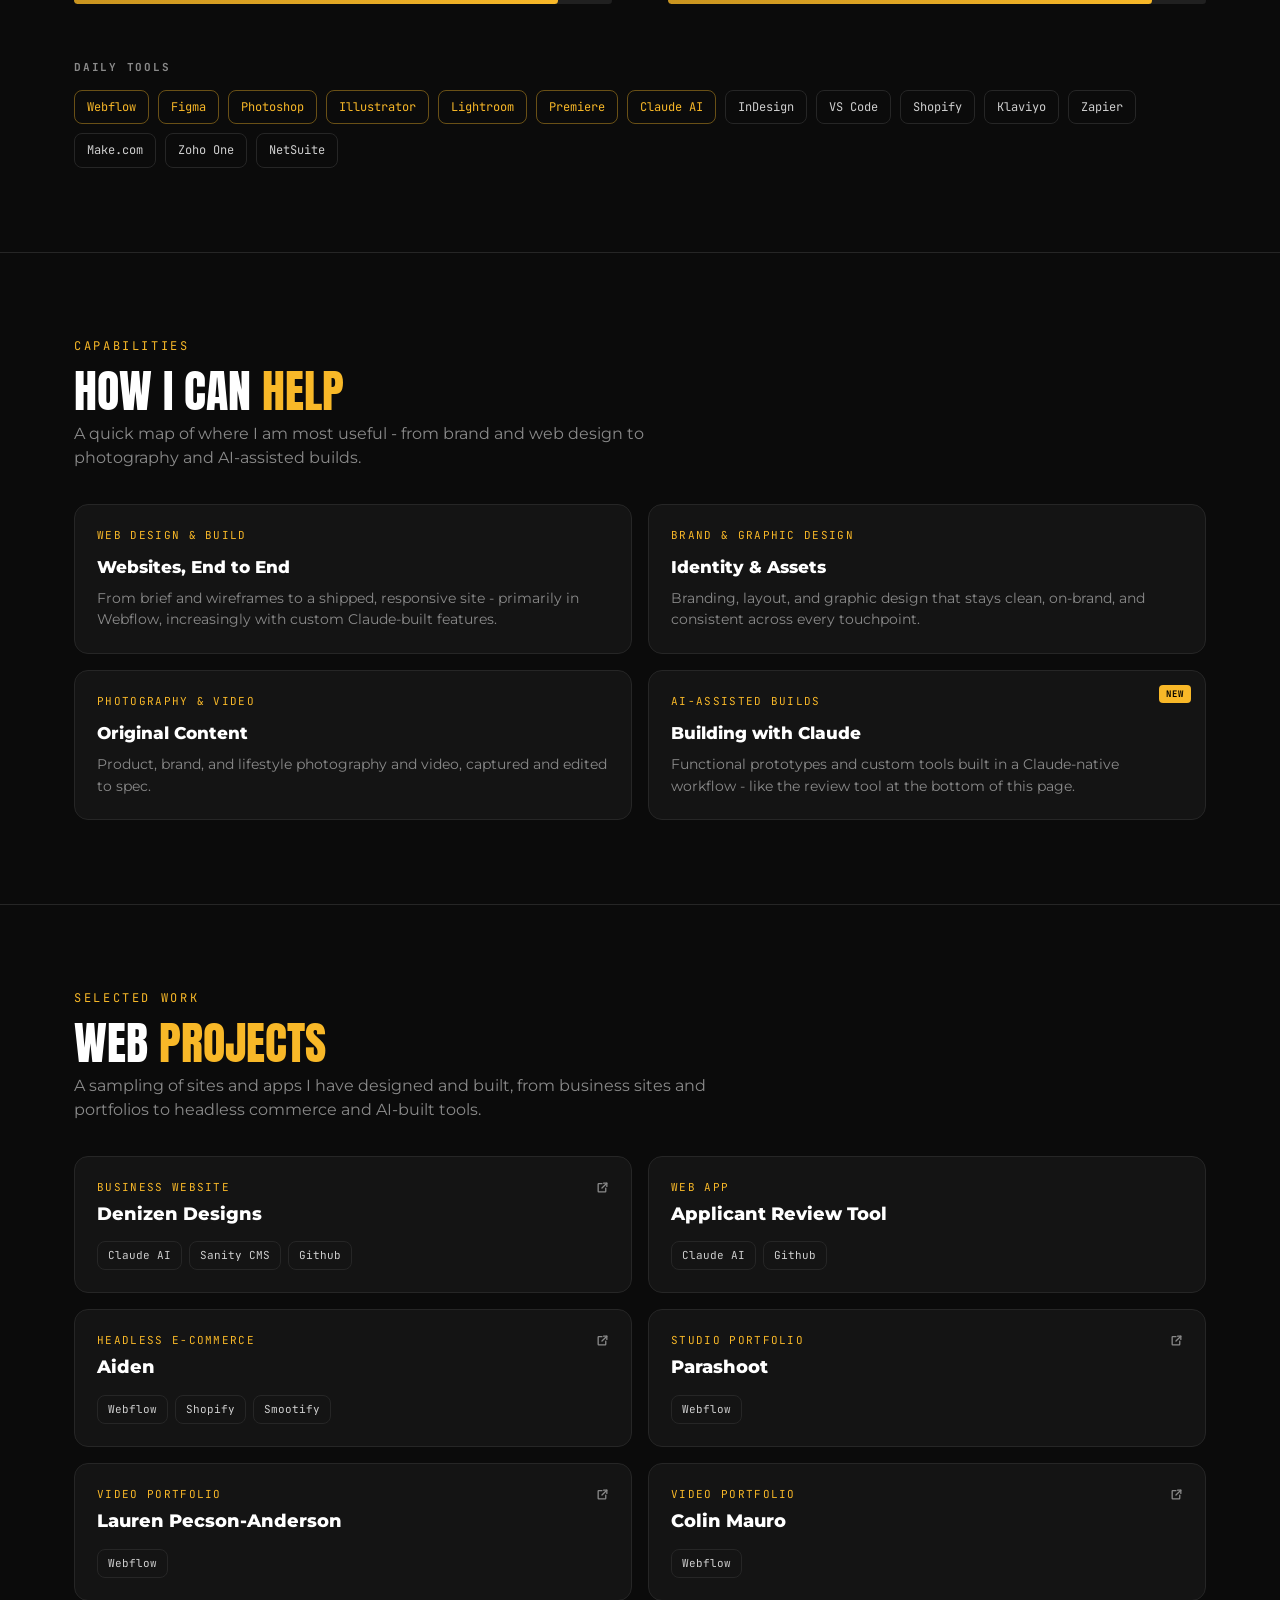
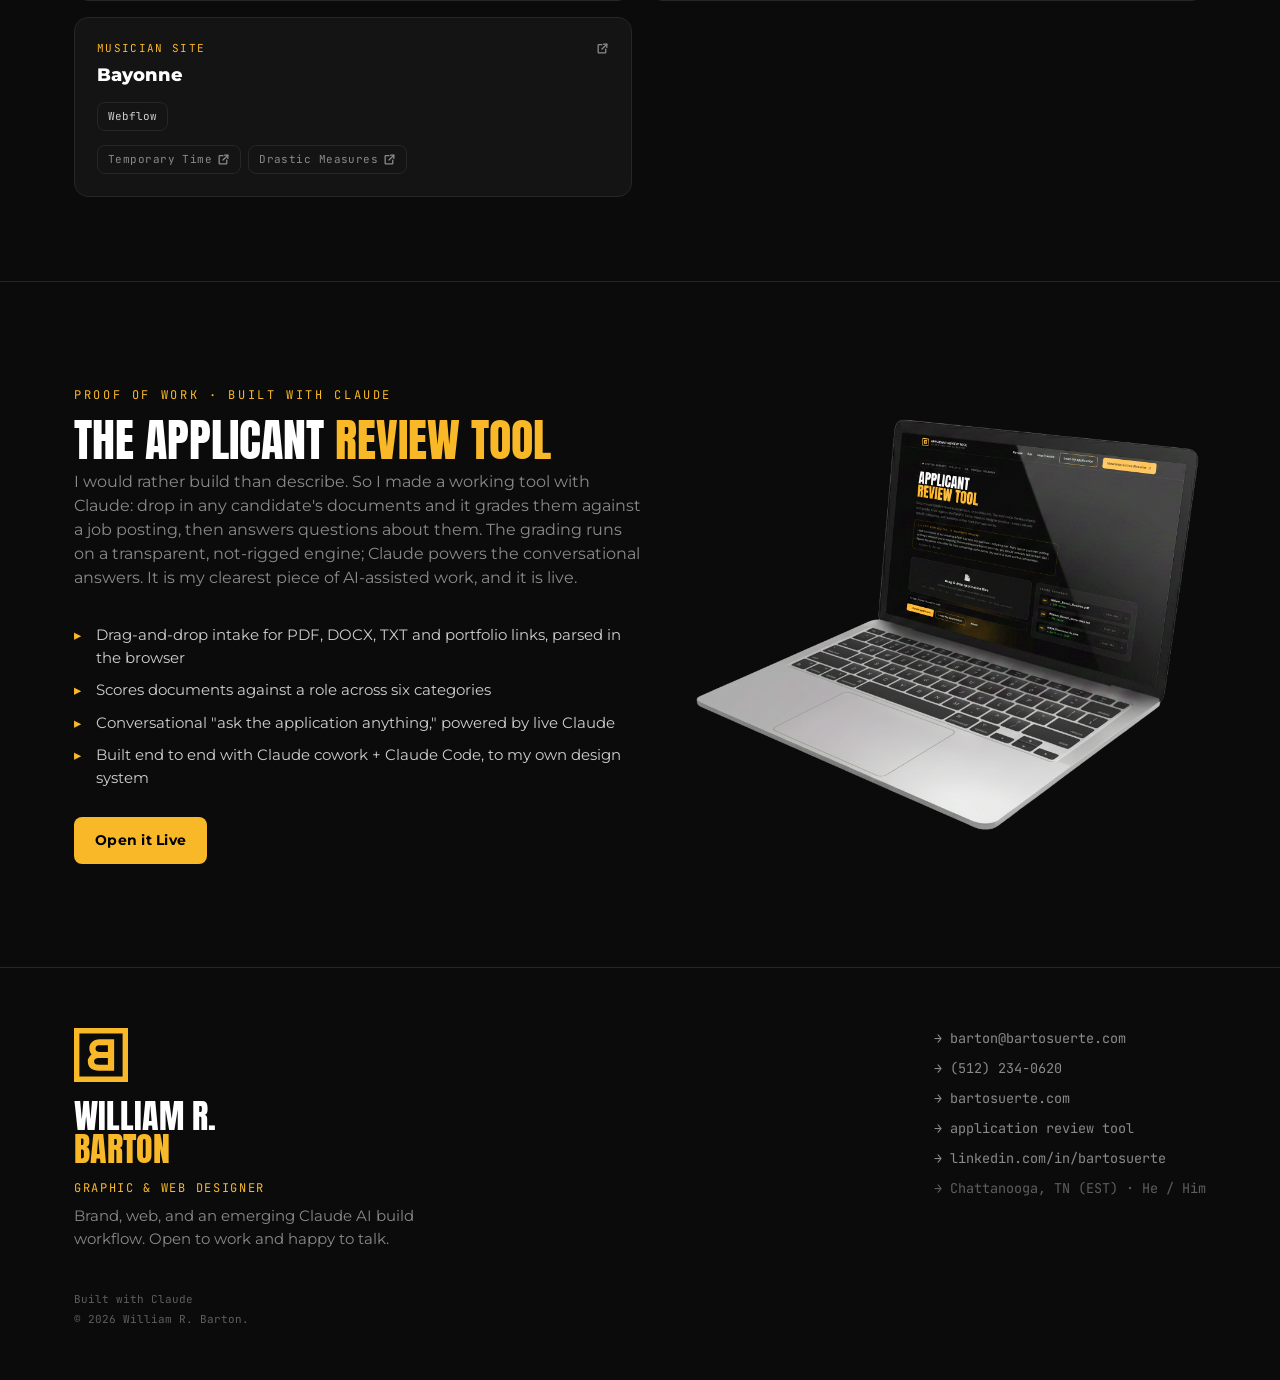
==== commit 746221e7: "Add Web Projects section to resume New content-driven #projects section (data in content.js, rendere" ====
--- a/index.html
+++ b/index.html
@@ -36,7 +36,7 @@
       href="https://fonts.googleapis.com/css2?family=Anton&family=Montserrat:wght@400;500;600;700;800;900&family=JetBrains+Mono:wght@400;500&display=swap"
       rel="stylesheet"
     />
-    <link rel="stylesheet" href="styles.css?v=5" />
+    <link rel="stylesheet" href="styles.css?v=6" />
   </head>
   <body>
     <!-- logo mark -->
@@ -72,6 +72,7 @@
           <a href="#work">Experience</a>
           <a href="#skills">Skills</a>
           <a href="#services">Capabilities</a>
+          <a href="#projects">Projects</a>
           <a
             class="btn btn-outline"
             href="https://bartosuerte.com"
@@ -336,6 +337,21 @@
       </div>
     </section>
 
+    <!-- ============ WEB PROJECTS ============ -->
+    <section id="projects">
+      <div class="wrap reveal">
+        <div class="eyebrow" data-c="projects.eyebrow">Selected work</div>
+        <h2 class="section-title" data-ch="projects.titleHtml">
+          Web <span class="gold">projects</span>
+        </h2>
+        <p class="section-sub" data-c="projects.sub">
+          A sampling of sites and apps I have designed and built, from business
+          sites and portfolios to headless commerce and AI-built tools.
+        </p>
+        <div class="proj-grid" id="projGrid"></div>
+      </div>
+    </section>
+
     <!-- ============ AI PROOF / FEATURED (bottom) ============ -->
     <section id="proof">
       <div class="wrap reveal">
@@ -450,7 +466,7 @@
     </footer>
 
     <!-- editable content (edit content.js, then bump ?v= to refresh cache) -->
-    <script src="content.js?v=5"></script>
+    <script src="content.js?v=6"></script>
     <script>
       const S = window.SITE || {};
       function esc(s) {
@@ -582,6 +598,67 @@
           i: "AI-assisted builds",
           h: "New: building with Claude",
           p: "Functional prototypes and custom tools built in a Claude-native workflow - like the review tool at the bottom of this page.",
+        },
+      ];
+      const PROJECTS = (S.projects && S.projects.items) || [
+        {
+          name: "Denizen Designs",
+          type: "Business Website",
+          tags: ["Claude AI", "Sanity CMS", "Github"],
+          href: "https://denizen-designs.com/",
+          external: true,
+        },
+        {
+          name: "Applicant Review Tool",
+          type: "Web App",
+          tags: ["Claude AI", "Github"],
+          href: "/app/",
+          external: false,
+        },
+        {
+          name: "Aiden",
+          type: "Headless E-Commerce",
+          tags: ["Webflow", "Shopify", "Smootify"],
+          href: "https://www.withaiden.com/",
+          external: true,
+        },
+        {
+          name: "Parashoot",
+          type: "Studio Portfolio",
+          tags: ["Webflow"],
+          href: "https://parashoot-atypical.webflow.io/",
+          external: true,
+        },
+        {
+          name: "Lauren Pecson-Anderson",
+          type: "Video Portfolio",
+          tags: ["Webflow"],
+          href: "https://www.laurenvpecson.com/",
+          external: true,
+        },
+        {
+          name: "Colin Mauro",
+          type: "Video Portfolio",
+          tags: ["Webflow"],
+          href: "https://collin-mauro.webflow.io/",
+          external: true,
+        },
+        {
+          name: "Bayonne",
+          type: "Musician Site",
+          tags: ["Webflow"],
+          href: "https://www.bayonneofficial.com/",
+          external: true,
+          links: [
+            {
+              label: "Temporary Time",
+              href: "https://temporarytime.webflow.io/",
+            },
+            {
+              label: "Drastic Measures",
+              href: "https://drasticmeasures.webflow.io/",
+            },
+          ],
         },
       ];
 
@@ -727,6 +804,31 @@
           (s, i) => `
     <div class="svc">${i === 3 ? '<span class="svc-badge">New</span>' : ""}<div class="si">${esc(s.i)}</div><h4>${esc(s.h)}</h4><p>${esc(s.p)}</p></div>`,
         ).join("");
+
+        // web projects
+        const projGrid = document.getElementById("projGrid");
+        if (projGrid)
+          projGrid.innerHTML = PROJECTS.map((p) => {
+            const arrow = p.external
+              ? `<span class="proj-arrow">${EXT("currentColor")}</span>`
+              : "";
+            const tags = (p.tags || [])
+              .map((t) => `<span class="tool">${esc(t)}</span>`)
+              .join("");
+            const extra = (p.links || []).length
+              ? `<div class="proj-extra">${p.links
+                  .map(
+                    (l) =>
+                      `<a href="${esc(l.href)}" target="_blank" rel="noopener noreferrer">${esc(l.label)} ${EXT("currentColor")}</a>`,
+                  )
+                  .join("")}</div>`
+              : "";
+            const cover = `<a class="proj-cover" href="${esc(p.href)}"${p.external ? ' target="_blank" rel="noopener noreferrer"' : ""} aria-label="Open ${esc(p.name)}"></a>`;
+            return `<div class="proj">
+      <div class="proj-top"><div><div class="proj-type">${esc(p.type)}</div><h4 class="proj-name">${esc(p.name)}</h4></div>${arrow}</div>
+      <div class="proj-tags">${tags}</div>${extra}${cover}
+    </div>`;
+          }).join("");
 
         document.getElementById("yr").textContent = new Date().getFullYear();
       }
--- a/styles.css
+++ b/styles.css
@@ -193,6 +193,25 @@
 .svc h4{font-size:17px;font-weight:800;margin-bottom:8px}
 .svc p{color:var(--muted);font-size:13.8px}
 
+/* ---------- web projects ---------- */
+.proj-grid{display:grid;grid-template-columns:repeat(2,1fr);gap:16px}
+@media(max-width:780px){.proj-grid{grid-template-columns:1fr}}
+.proj{position:relative;display:flex;flex-direction:column;background:var(--surface);border:1px solid var(--line);border-radius:14px;padding:22px;transition:border-color .5s,transform .4s var(--ease-out)}
+.proj:hover{border-color:var(--gold-40);transform:translateY(-2px)}
+.proj-top{display:flex;align-items:flex-start;justify-content:space-between;gap:14px}
+.proj-type{font-family:var(--mono);font-size:11px;letter-spacing:.12em;text-transform:uppercase;color:var(--gold);margin-bottom:8px}
+.proj-name{font-size:18px;font-weight:800;line-height:1.2;color:var(--white);transition:color var(--t-base)}
+.proj:hover .proj-name{color:var(--gold)}
+.proj-arrow{flex:0 0 auto;color:var(--muted);margin-top:2px;transition:color var(--t-base),transform var(--t-base)}
+.proj-arrow svg{display:block}
+.proj:hover .proj-arrow{color:var(--gold);transform:translate(2px,-2px)}
+.proj-tags{display:flex;flex-wrap:wrap;gap:7px;margin-top:16px}
+.proj-tags .tool{font-size:11px;padding:5px 10px}
+.proj-extra{display:flex;flex-wrap:wrap;gap:7px;margin-top:14px;position:relative;z-index:2}
+.proj-extra a{display:inline-flex;align-items:center;gap:5px;font-family:var(--mono);font-size:11px;letter-spacing:.04em;color:var(--muted);border:1px solid var(--line);border-radius:var(--r-control-sm);padding:5px 10px;transition:var(--t-base)}
+.proj-extra a:hover{border-color:var(--gold-40);color:var(--gold)}
+.proj-cover{position:absolute;inset:0;border-radius:14px;z-index:1}
+
 /* ---------- footer (matches the tool) ---------- */
 footer{border-top:1px solid var(--line);padding:60px 0 50px}
 .foot-grid{display:flex;justify-content:space-between;align-items:flex-start;gap:30px;flex-wrap:wrap}
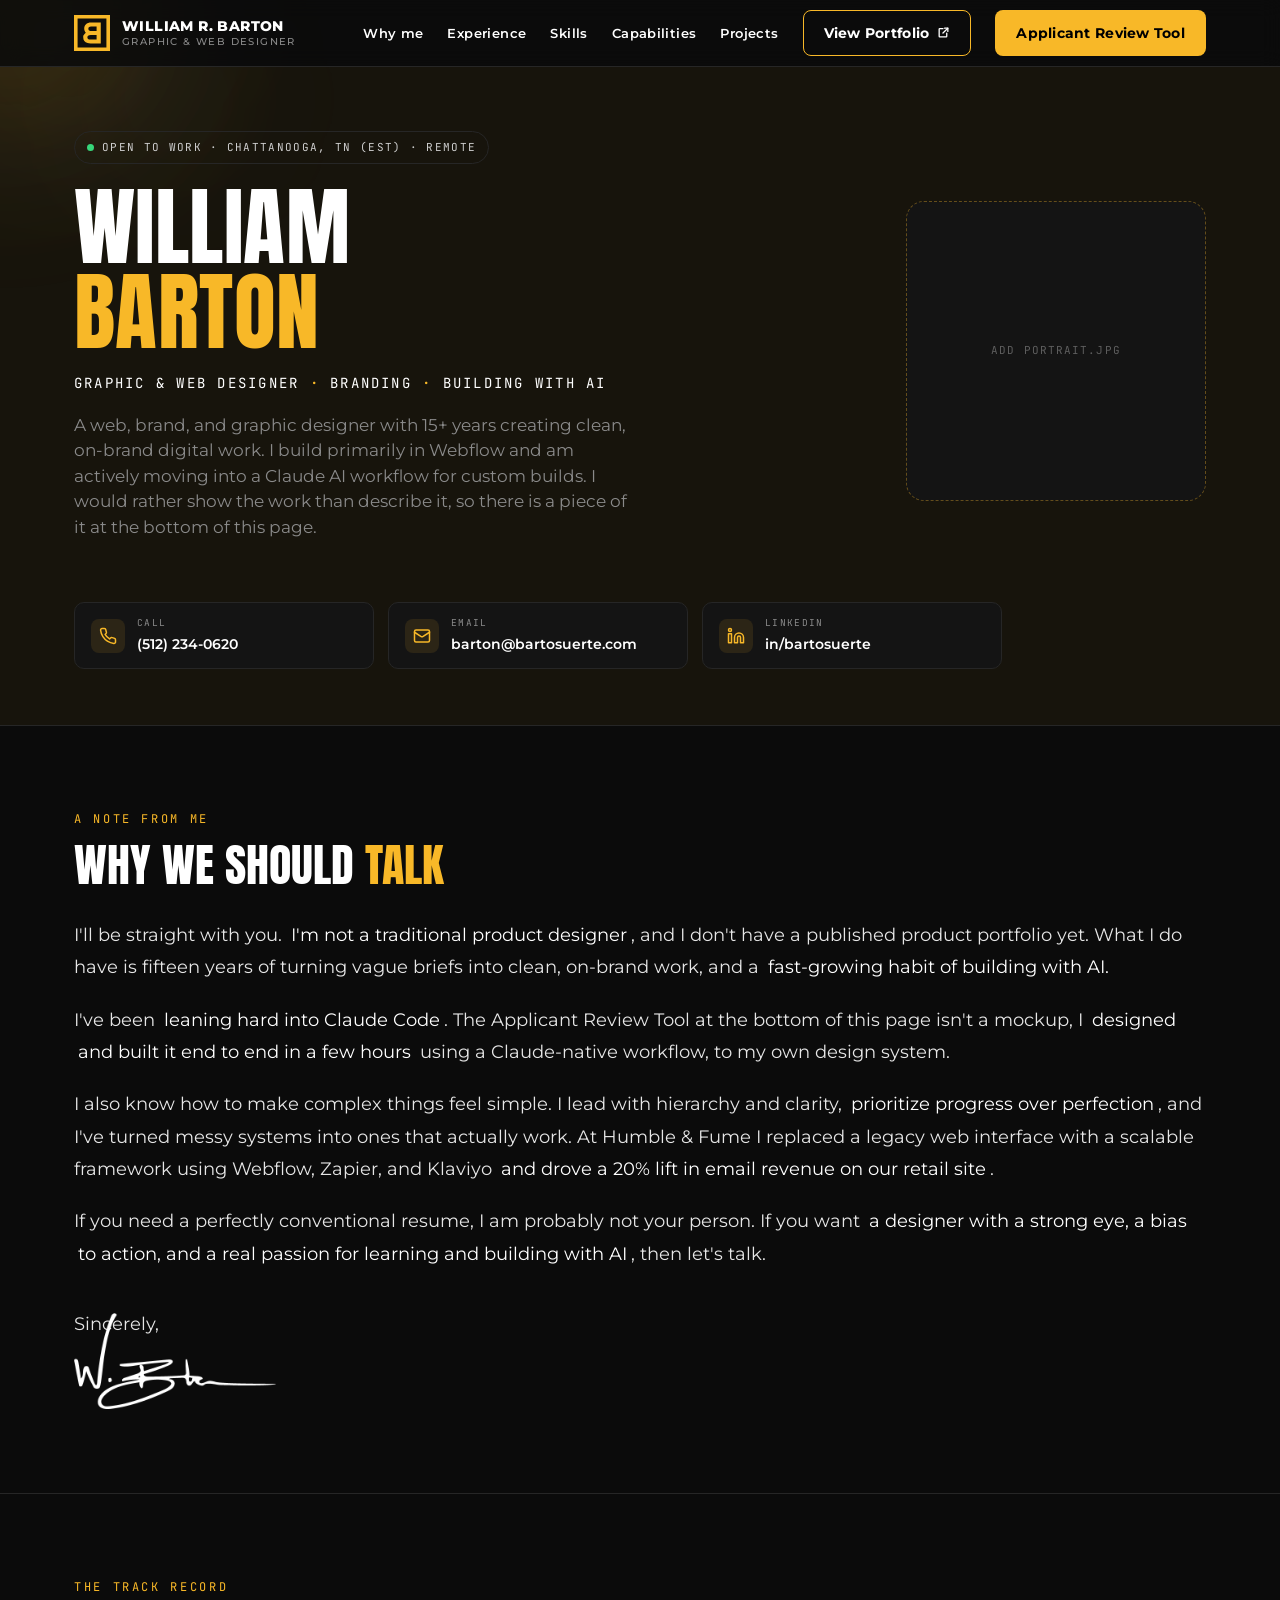
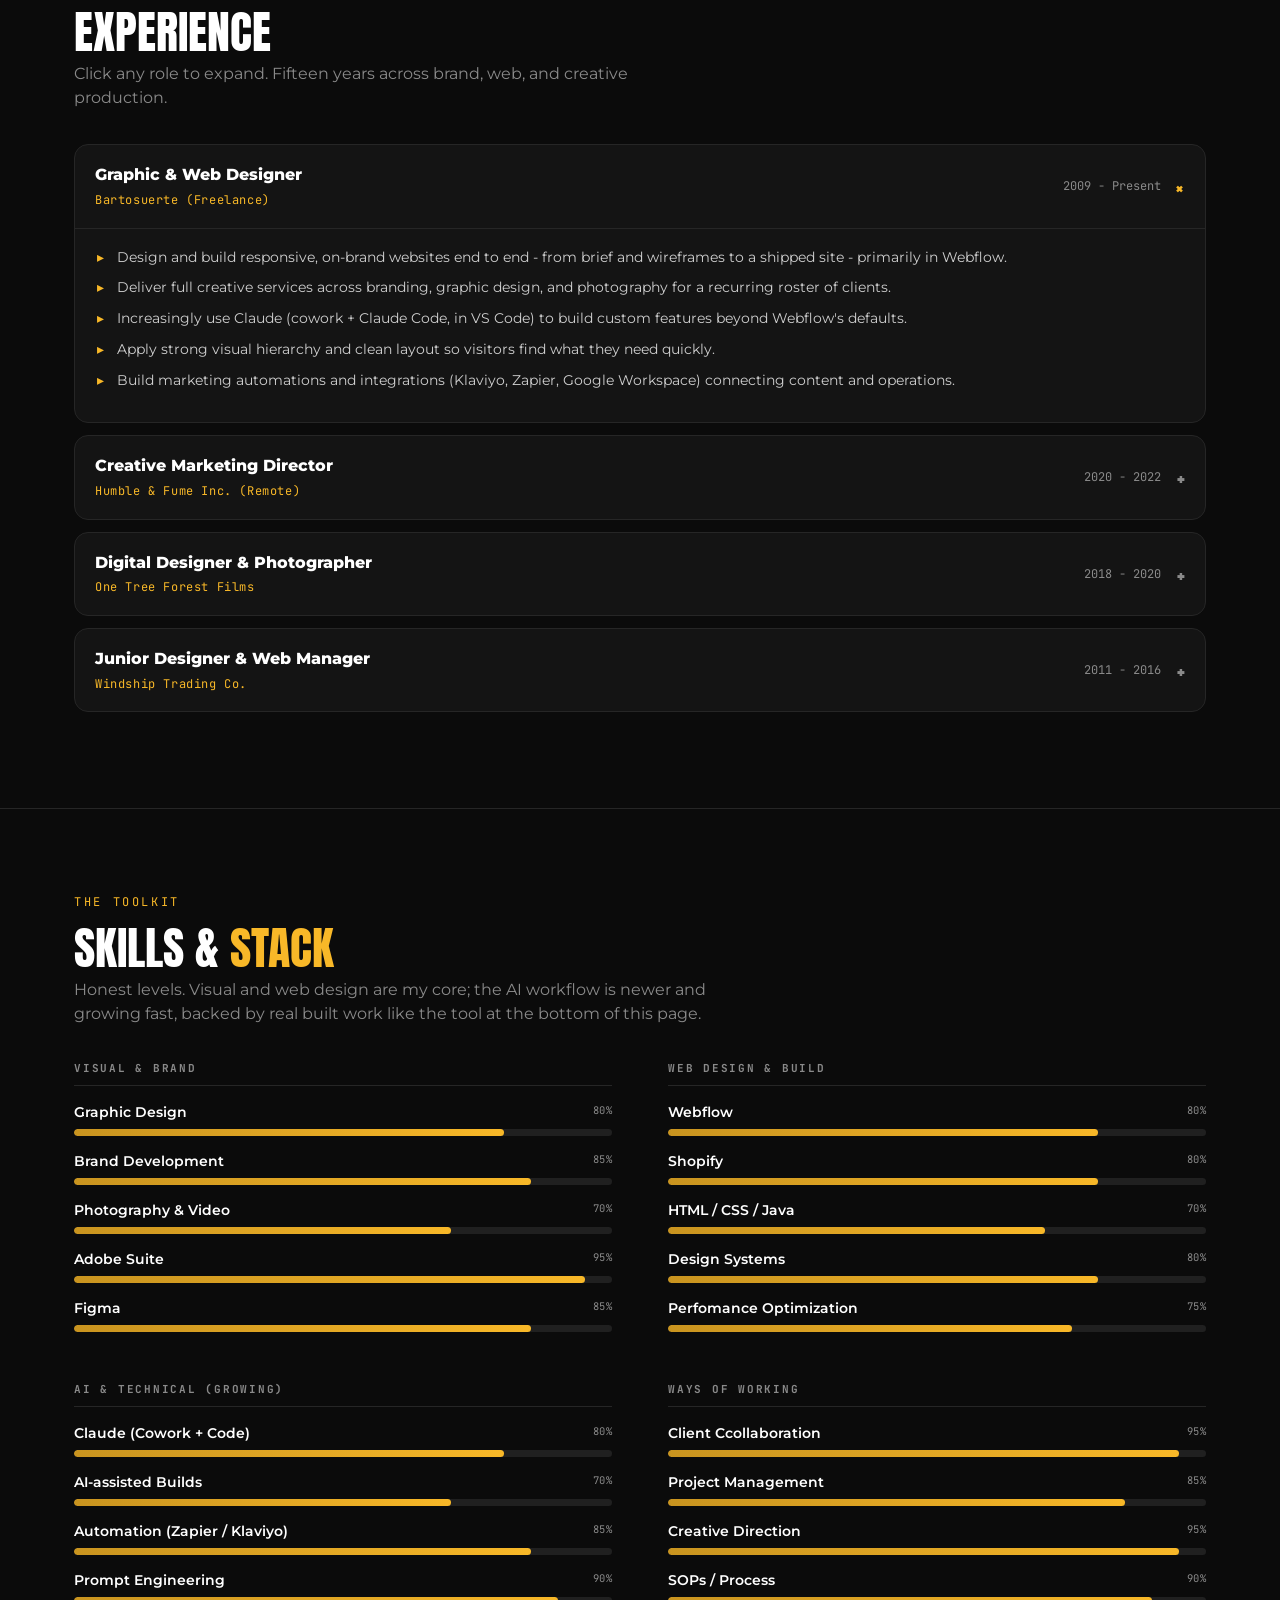
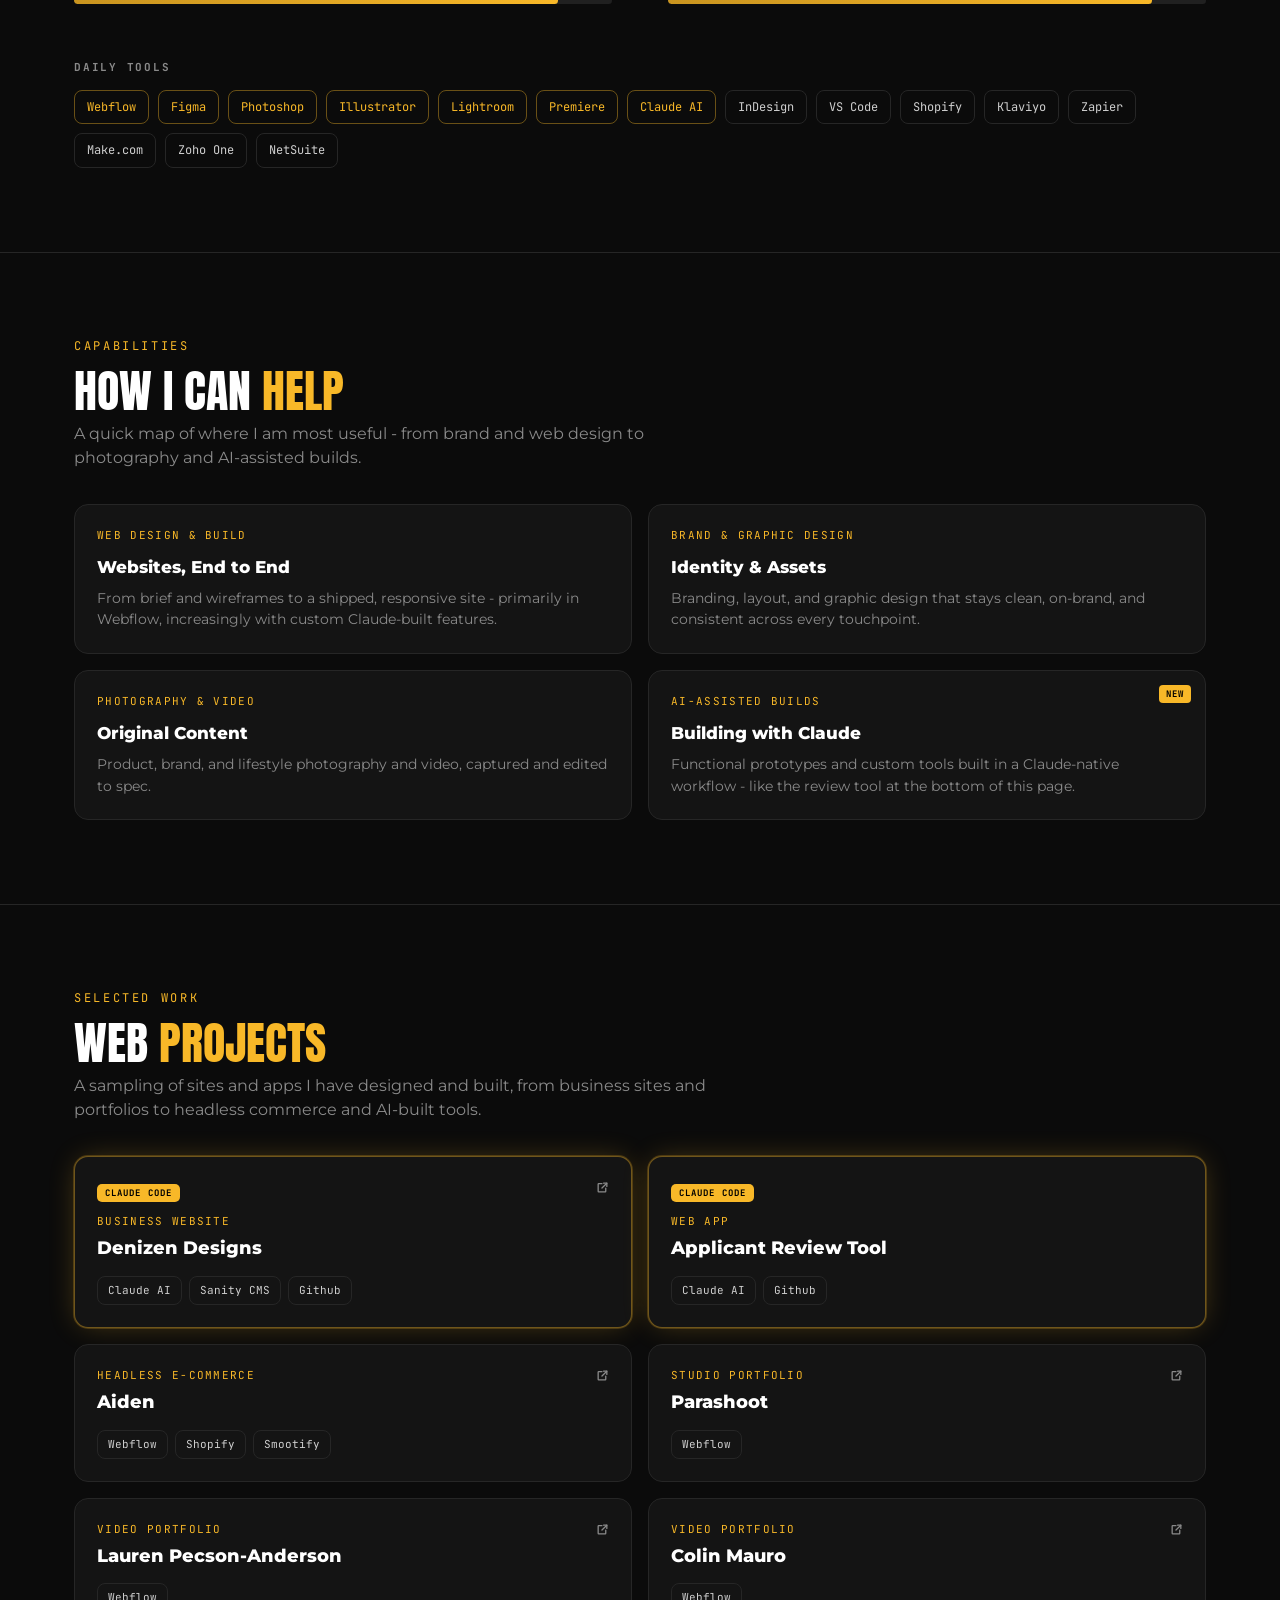
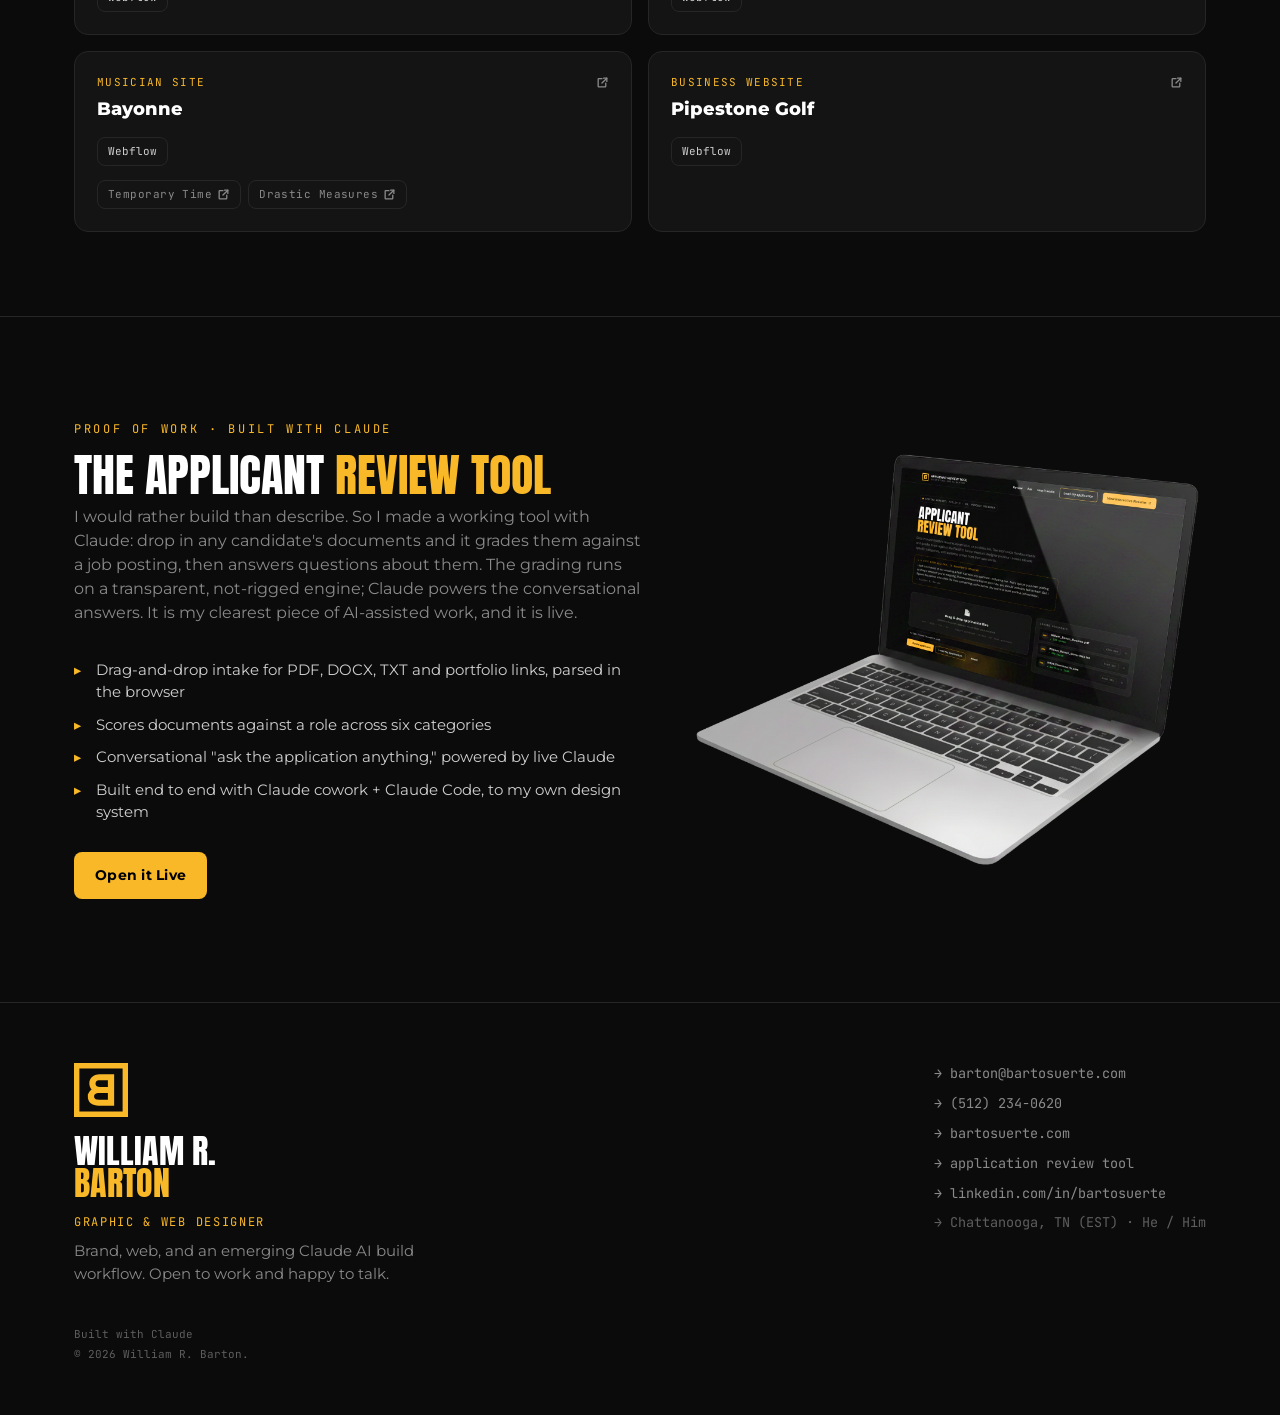
==== commit fde18256: "Add Pipestone Golf project; flag Claude-built tiles with gold glow + tag Adds Pipestone Golf (Webflo" ====
--- a/index.html
+++ b/index.html
@@ -36,7 +36,7 @@
       href="https://fonts.googleapis.com/css2?family=Anton&family=Montserrat:wght@400;500;600;700;800;900&family=JetBrains+Mono:wght@400;500&display=swap"
       rel="stylesheet"
     />
-    <link rel="stylesheet" href="styles.css?v=6" />
+    <link rel="stylesheet" href="styles.css?v=7" />
   </head>
   <body>
     <!-- logo mark -->
@@ -466,7 +466,7 @@
     </footer>
 
     <!-- editable content (edit content.js, then bump ?v= to refresh cache) -->
-    <script src="content.js?v=6"></script>
+    <script src="content.js?v=7"></script>
     <script>
       const S = window.SITE || {};
       function esc(s) {
@@ -607,6 +607,7 @@
           tags: ["Claude AI", "Sanity CMS", "Github"],
           href: "https://denizen-designs.com/",
           external: true,
+          flag: "Claude Code",
         },
         {
           name: "Applicant Review Tool",
@@ -614,6 +615,7 @@
           tags: ["Claude AI", "Github"],
           href: "/app/",
           external: false,
+          flag: "Claude Code",
         },
         {
           name: "Aiden",
@@ -659,6 +661,13 @@
               href: "https://drasticmeasures.webflow.io/",
             },
           ],
+        },
+        {
+          name: "Pipestone Golf",
+          type: "Business Website",
+          tags: ["Webflow"],
+          href: "https://www.pipestone.golf/",
+          external: true,
         },
       ];
 
@@ -824,8 +833,11 @@
                   .join("")}</div>`
               : "";
             const cover = `<a class="proj-cover" href="${esc(p.href)}"${p.external ? ' target="_blank" rel="noopener noreferrer"' : ""} aria-label="Open ${esc(p.name)}"></a>`;
-            return `<div class="proj">
-      <div class="proj-top"><div><div class="proj-type">${esc(p.type)}</div><h4 class="proj-name">${esc(p.name)}</h4></div>${arrow}</div>
+            const flag = p.flag
+              ? `<span class="proj-flag">${esc(p.flag)}</span>`
+              : "";
+            return `<div class="proj${p.flag ? " featured" : ""}">
+      <div class="proj-top"><div>${flag}<div class="proj-type">${esc(p.type)}</div><h4 class="proj-name">${esc(p.name)}</h4></div>${arrow}</div>
       <div class="proj-tags">${tags}</div>${extra}${cover}
     </div>`;
           }).join("");
--- a/styles.css
+++ b/styles.css
@@ -196,8 +196,12 @@
 /* ---------- web projects ---------- */
 .proj-grid{display:grid;grid-template-columns:repeat(2,1fr);gap:16px}
 @media(max-width:780px){.proj-grid{grid-template-columns:1fr}}
-.proj{position:relative;display:flex;flex-direction:column;background:var(--surface);border:1px solid var(--line);border-radius:14px;padding:22px;transition:border-color .5s,transform .4s var(--ease-out)}
+.proj{position:relative;display:flex;flex-direction:column;background:var(--surface);border:1px solid var(--line);border-radius:14px;padding:22px;transition:border-color .5s,transform .4s var(--ease-out),box-shadow .5s}
 .proj:hover{border-color:var(--gold-40);transform:translateY(-2px)}
+/* featured (Claude-built) tiles: gold label tag + gold glow */
+.proj.featured{border-color:var(--gold-40);box-shadow:0 0 0 1px var(--gold-22),0 0 30px -6px rgba(248,184,40,.32)}
+.proj.featured:hover{border-color:var(--gold);box-shadow:0 0 0 1px var(--gold-40),0 0 38px -4px rgba(248,184,40,.45)}
+.proj-flag{display:inline-block;font-family:var(--mono);font-size:9px;font-weight:700;letter-spacing:.12em;text-transform:uppercase;color:#000;background:var(--gold);border-radius:5px;padding:3px 8px;line-height:1.4;margin-bottom:11px}
 .proj-top{display:flex;align-items:flex-start;justify-content:space-between;gap:14px}
 .proj-type{font-family:var(--mono);font-size:11px;letter-spacing:.12em;text-transform:uppercase;color:var(--gold);margin-bottom:8px}
 .proj-name{font-size:18px;font-weight:800;line-height:1.2;color:var(--white);transition:color var(--t-base)}
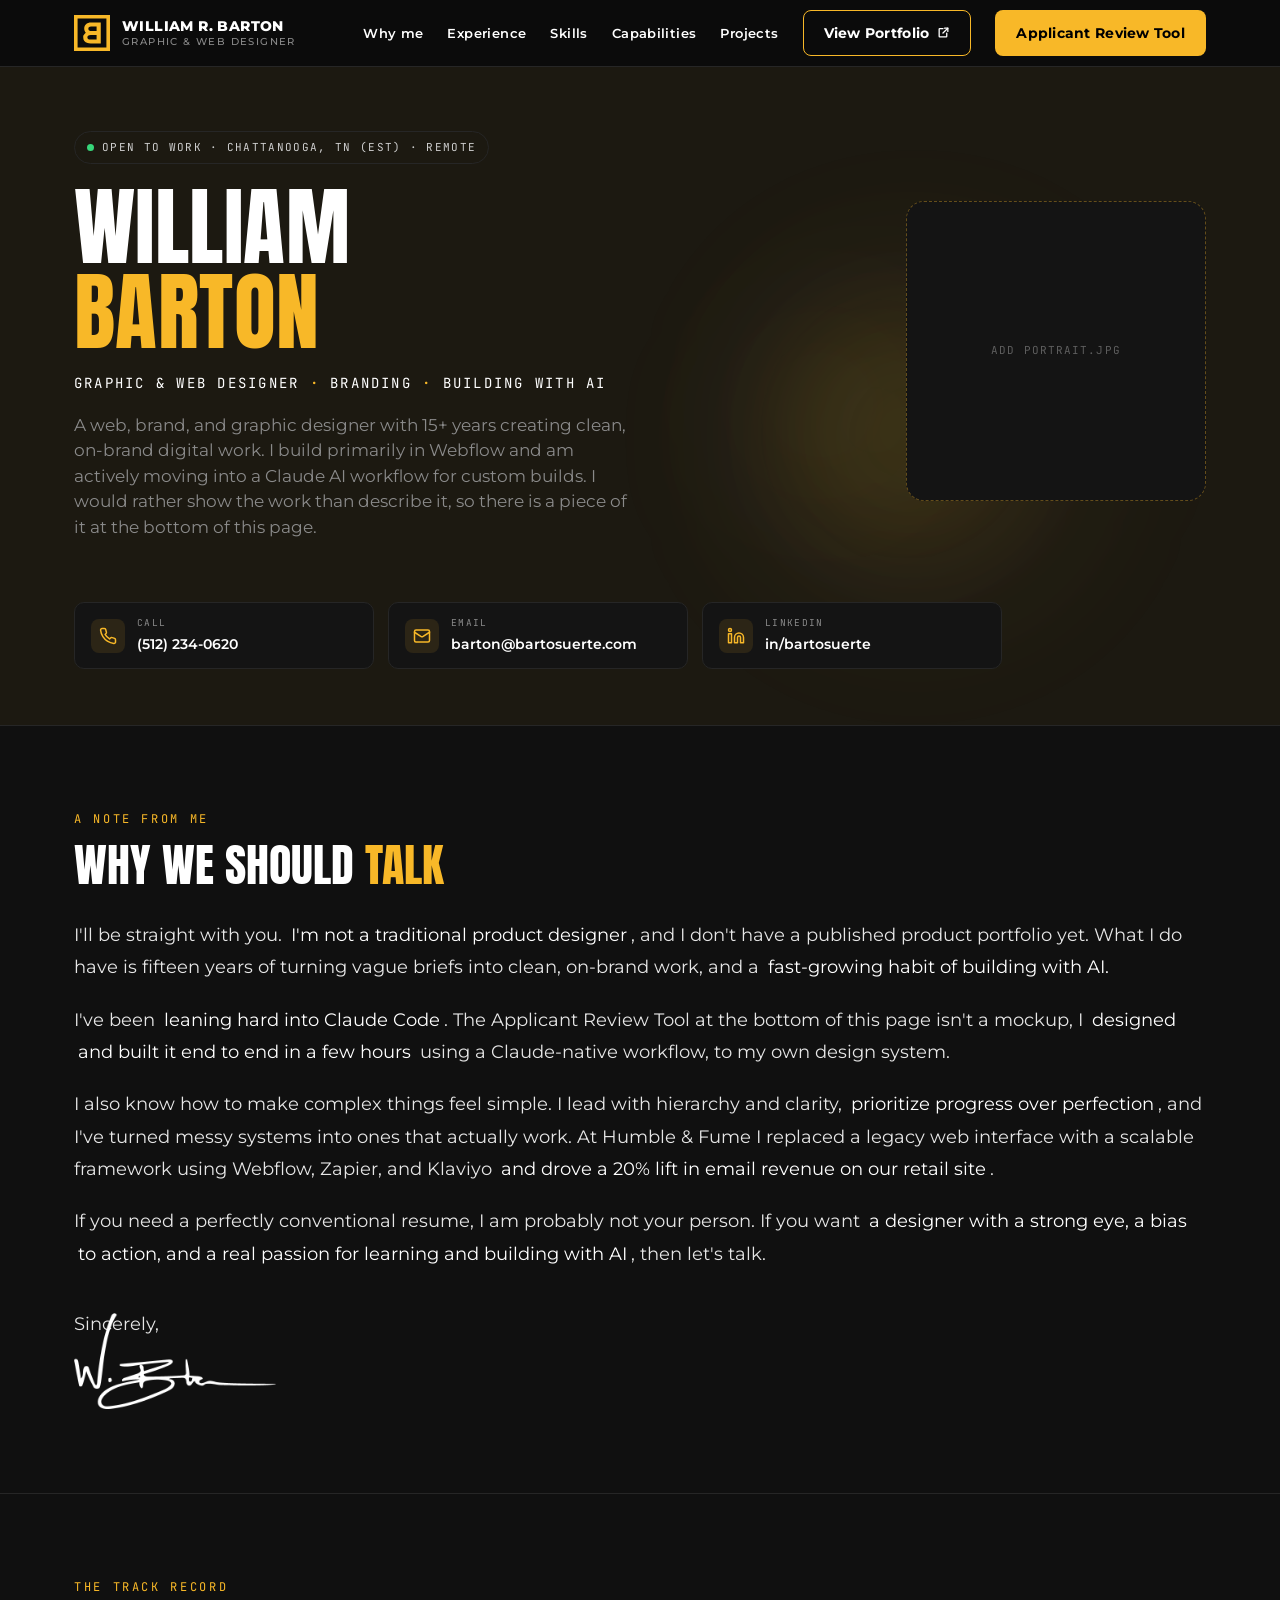
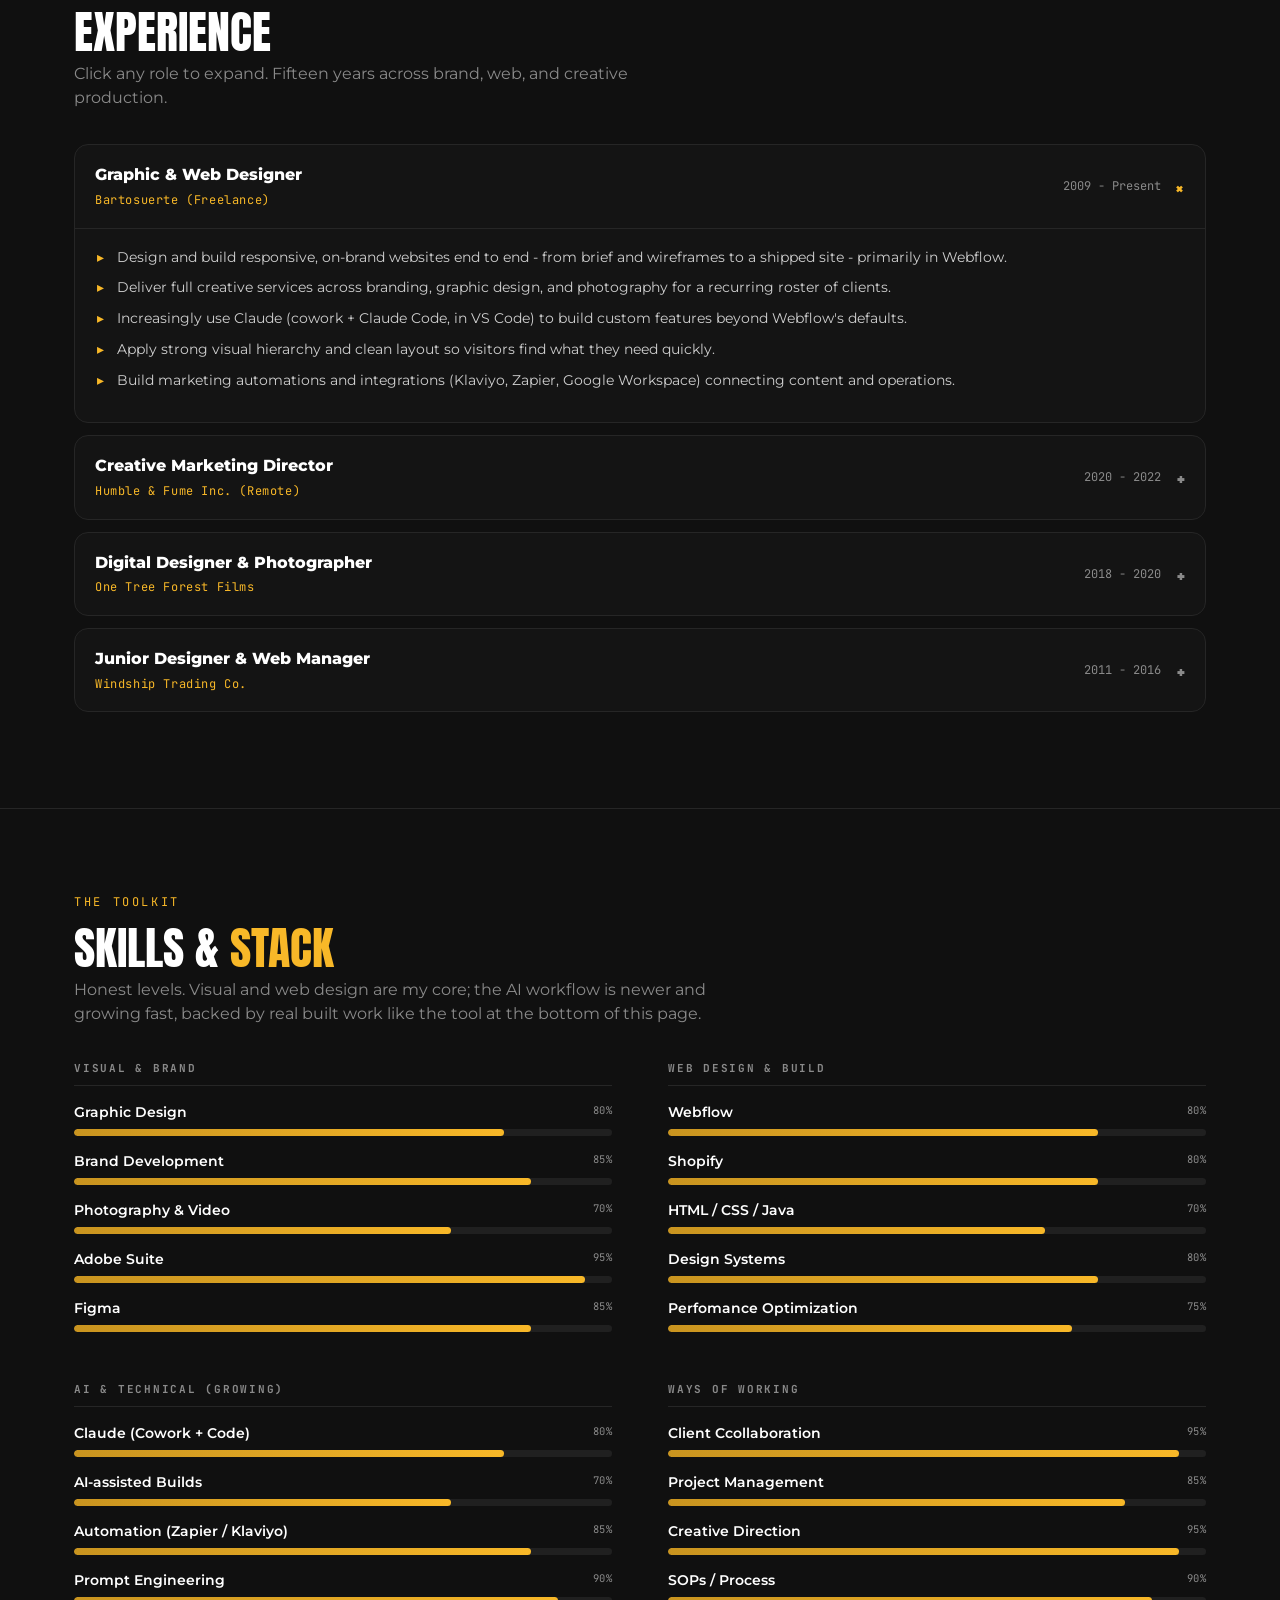
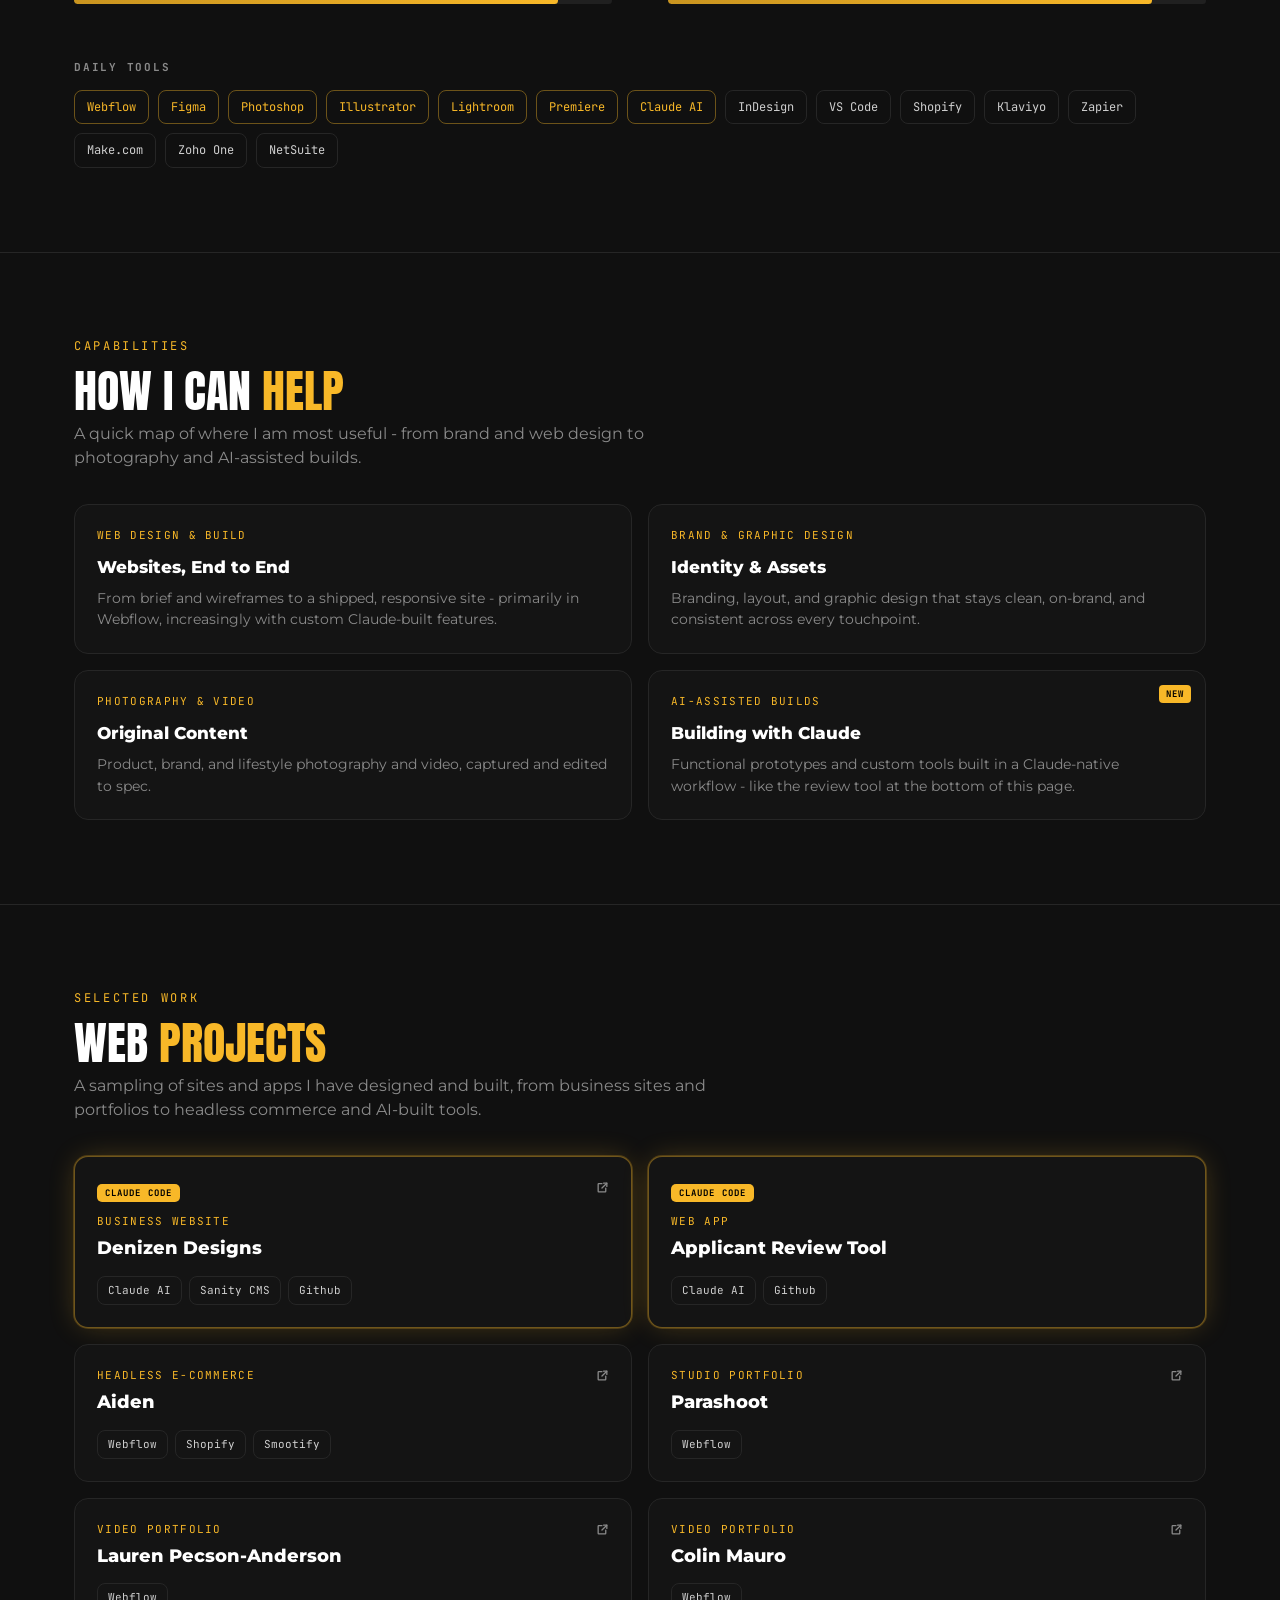
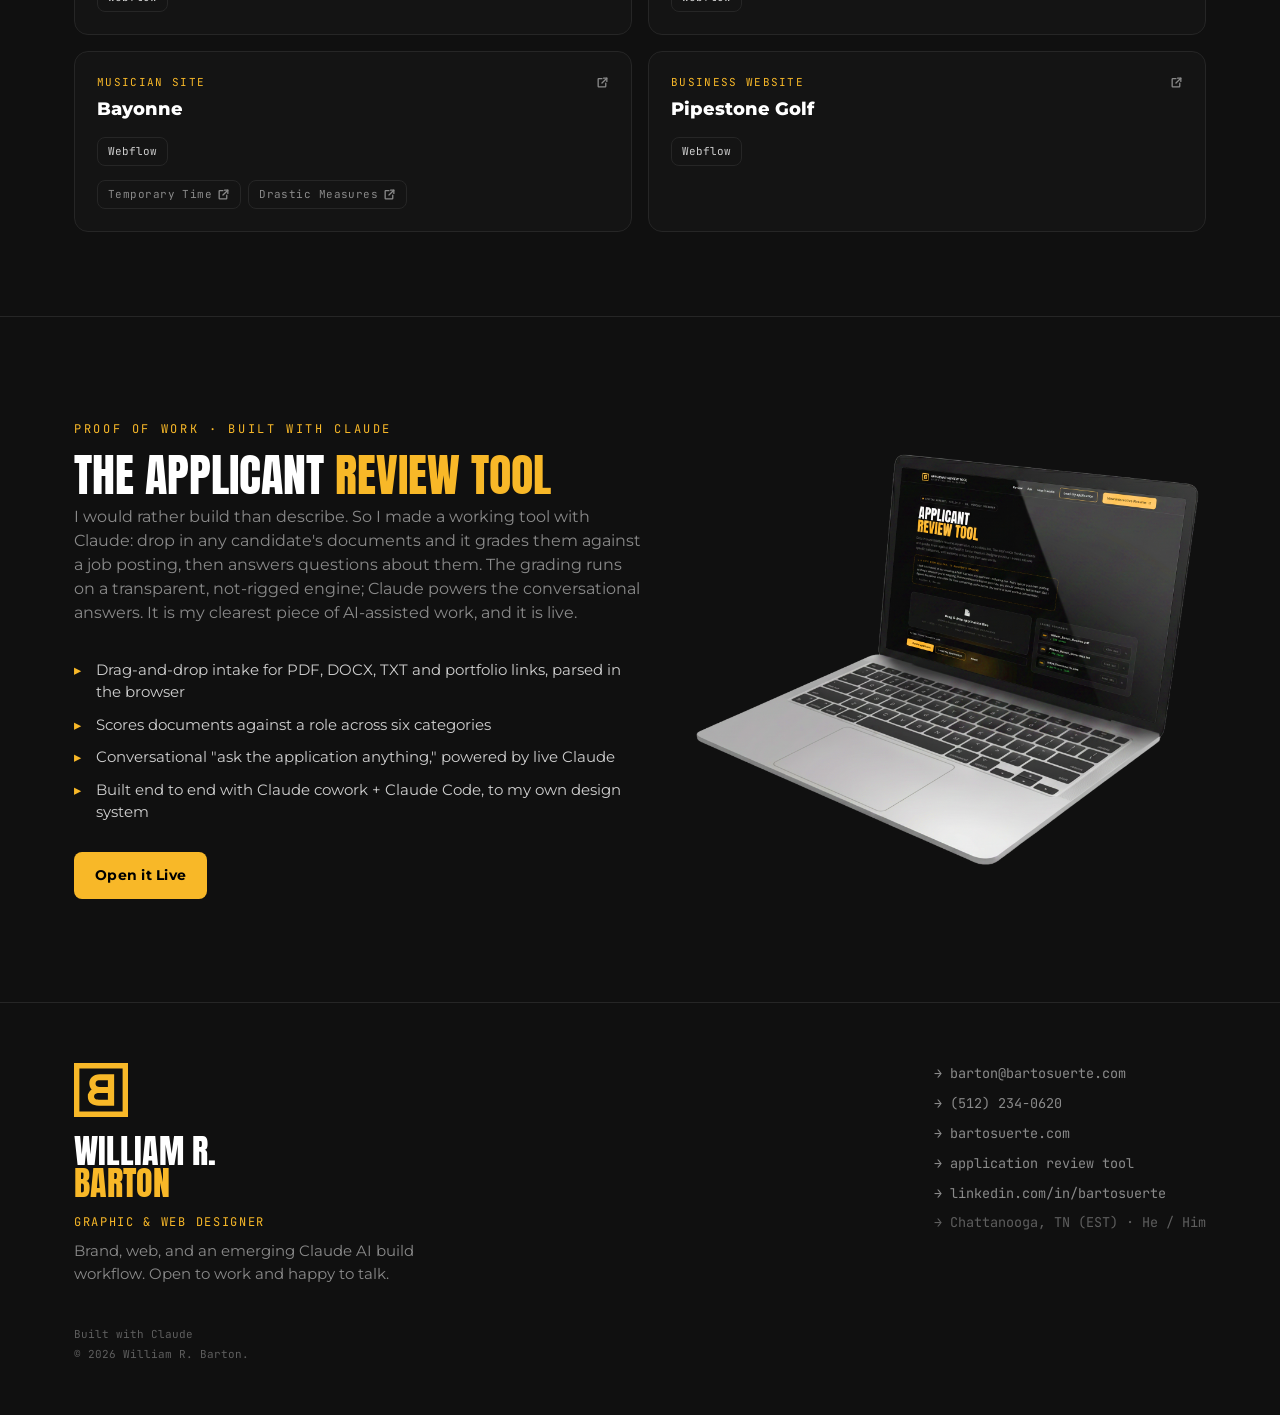
==== commit 5609bf17: "Add /quiz interview-rehearsal app; soften canvas to #101010 - New /quiz: self-contained, mobile-firs" ====
--- a/index.html
+++ b/index.html
@@ -36,7 +36,7 @@
       href="https://fonts.googleapis.com/css2?family=Anton&family=Montserrat:wght@400;500;600;700;800;900&family=JetBrains+Mono:wght@400;500&display=swap"
       rel="stylesheet"
     />
-    <link rel="stylesheet" href="styles.css?v=7" />
+    <link rel="stylesheet" href="styles.css?v=8" />
   </head>
   <body>
     <!-- logo mark -->
--- a/styles.css
+++ b/styles.css
@@ -7,7 +7,7 @@
 
 /* ---------- TOKENS: color ---------- */
 :root{
-  --bg:#0B0B0B; --surface:#141414; --surface-2:#1A1A1A; --line:#262626;
+  --bg:#101010; --surface:#141414; --surface-2:#1A1A1A; --line:#262626;
   --gold:#F8B828; --gold-dim:#C9941F; --gold-hi:#FFC945;
   --white:#FFFFFF; --muted:#8A8A8A; --muted-2:#5E5E5E;
   --green:#37D67A; --red:#E0564B; --amber:#E0A23B;
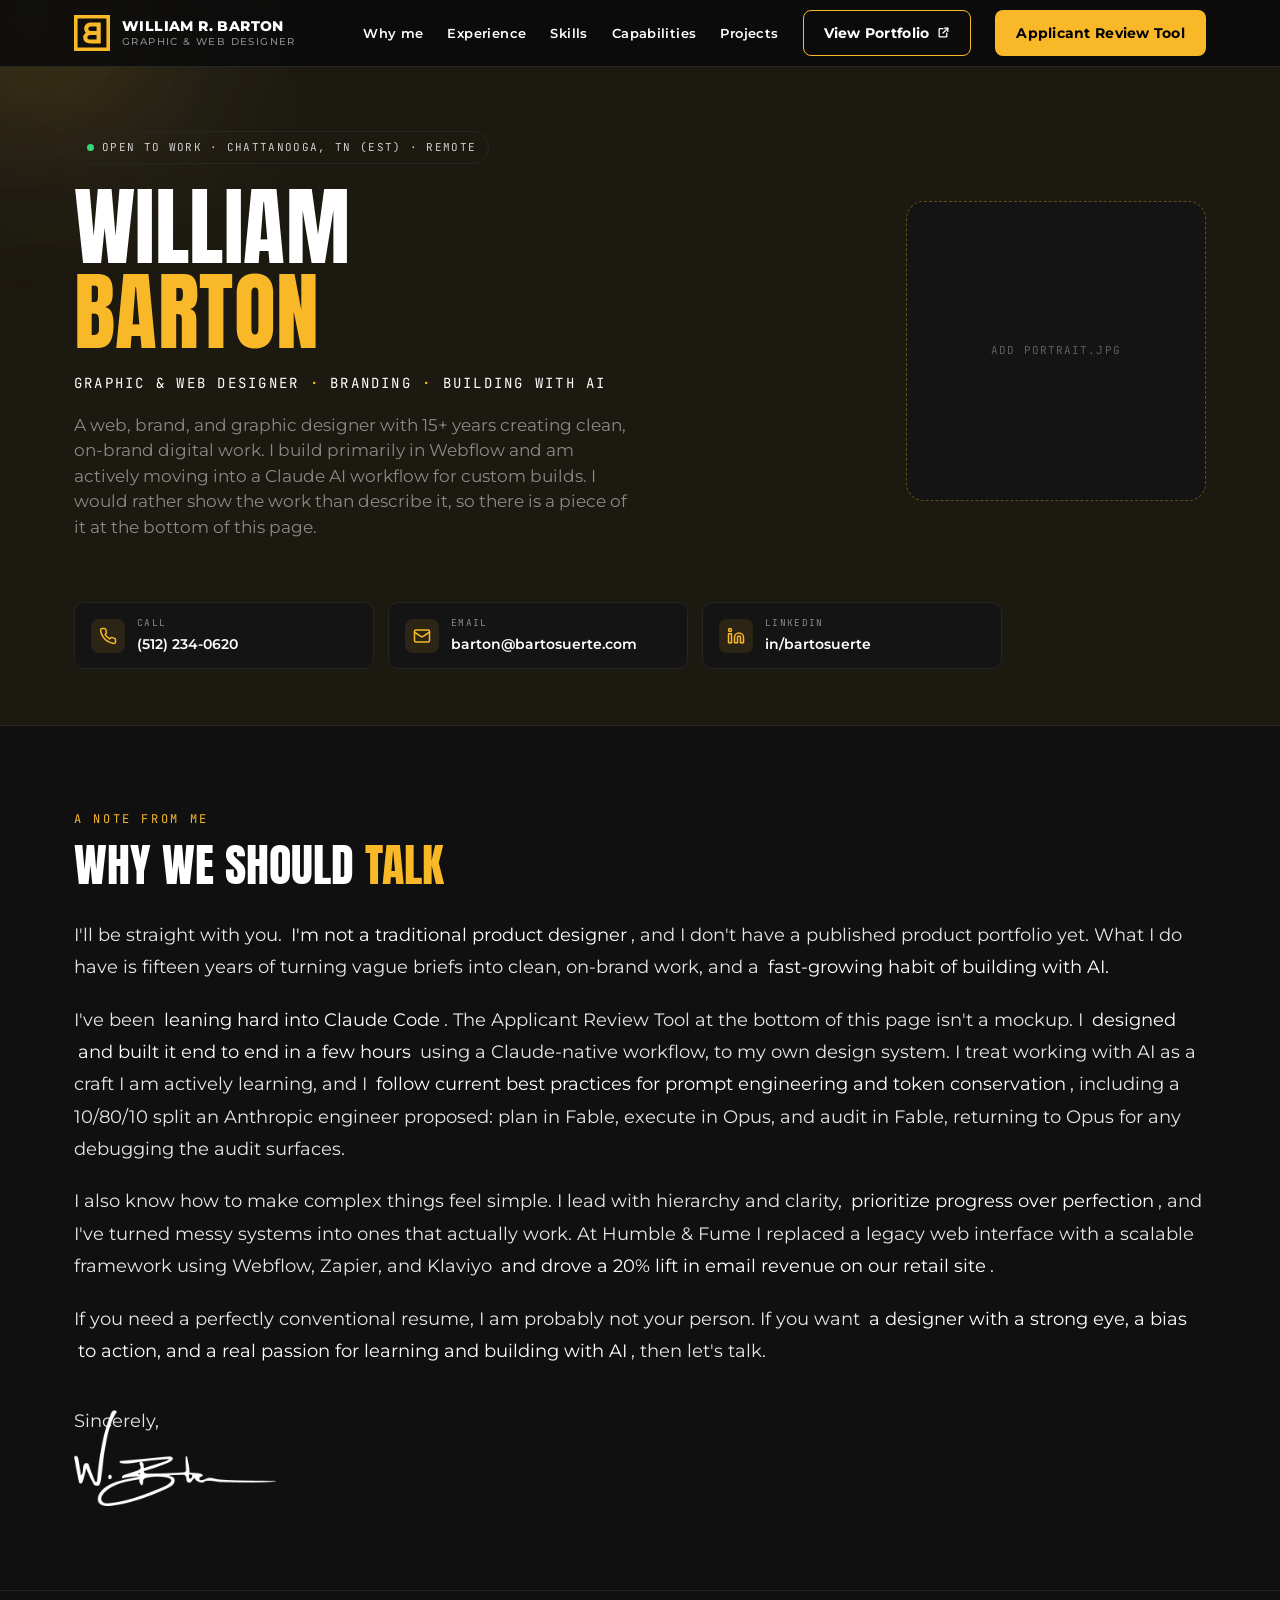
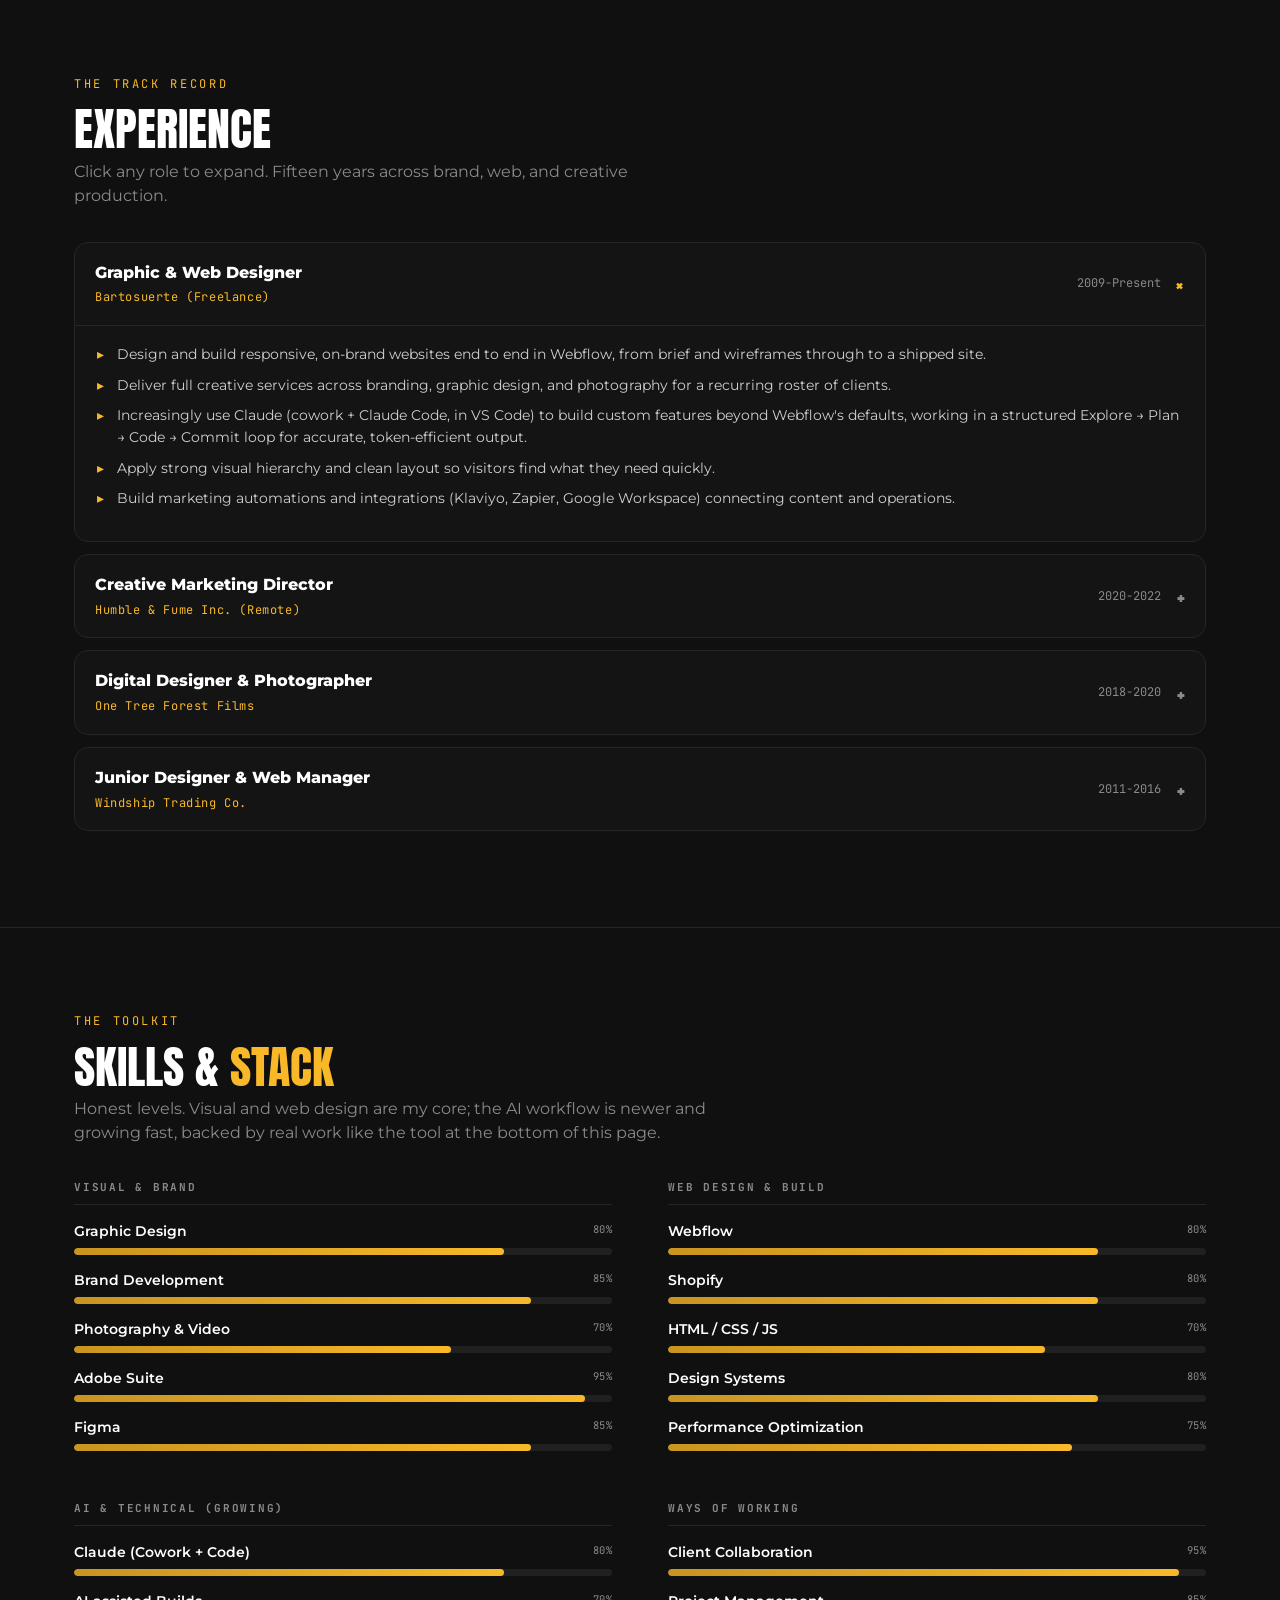
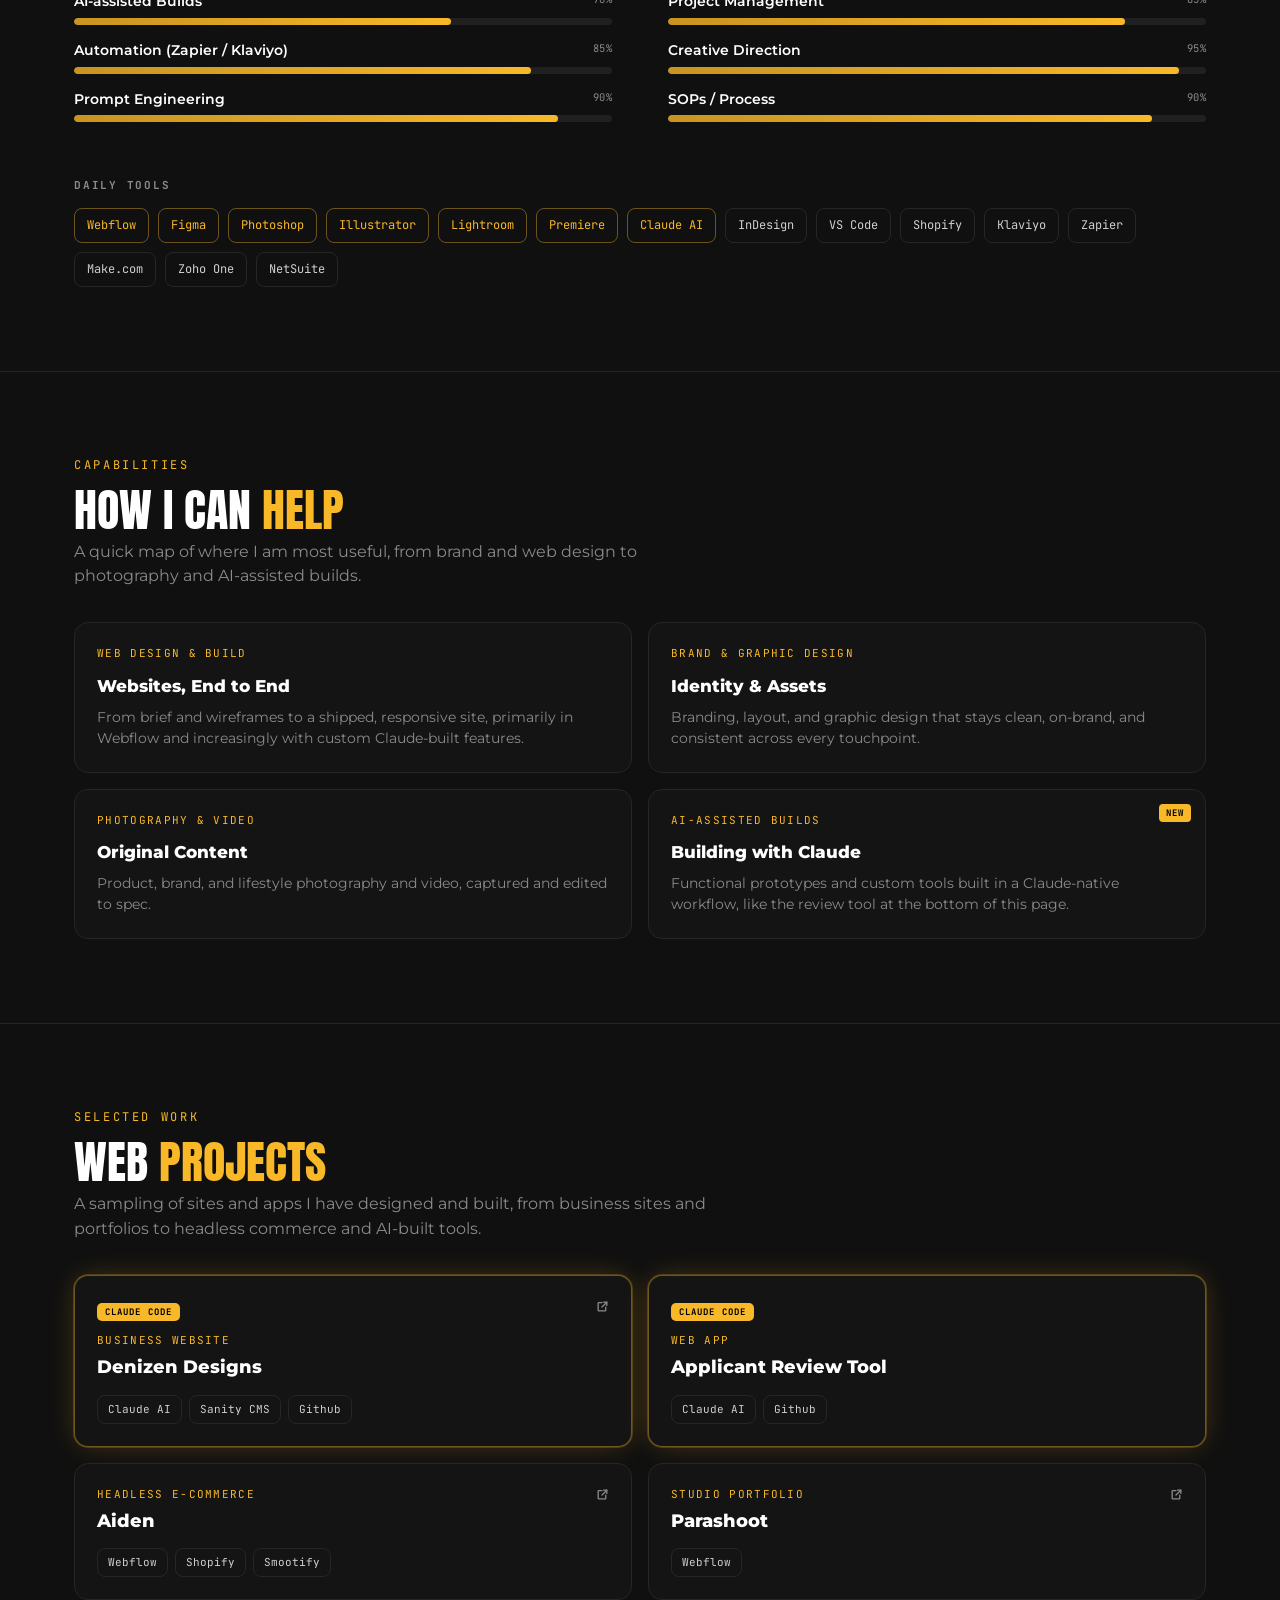
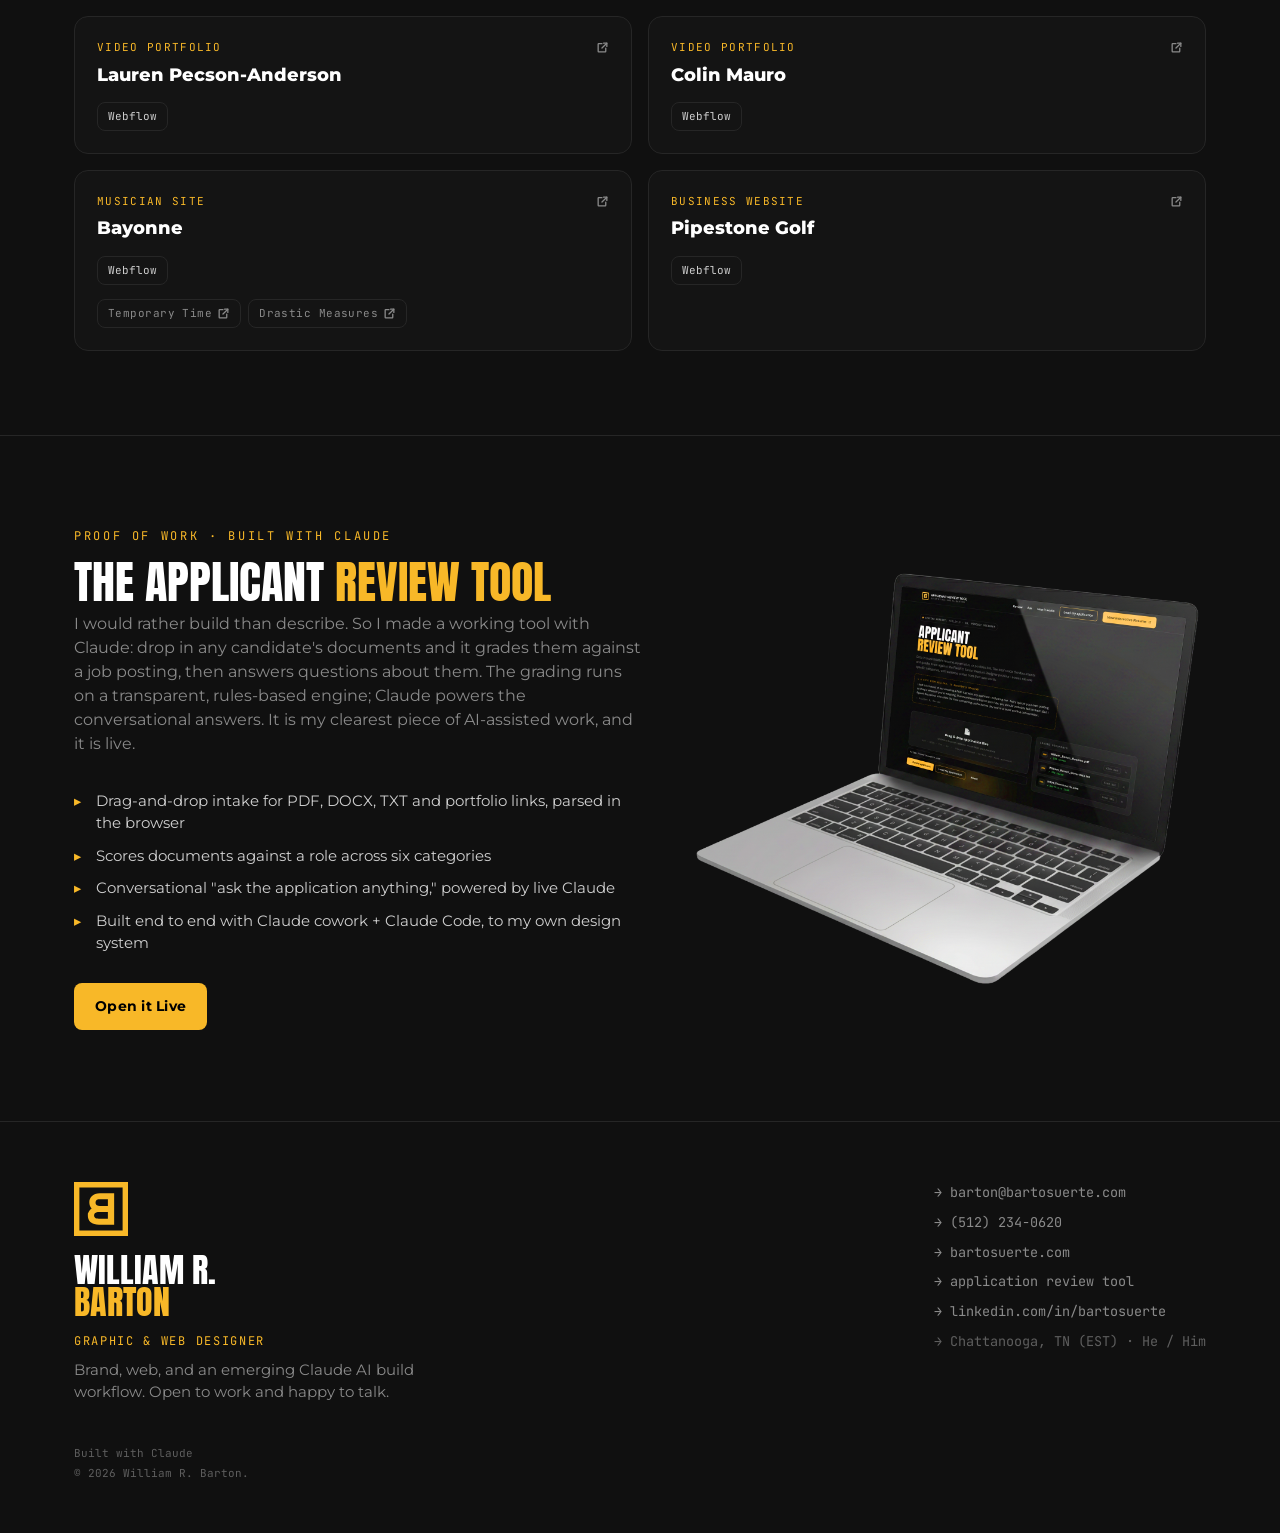
==== commit c969860f: "Copy review: remove em dashes, fix typos, add AI-practices content - Remove all space-dash-space / e" ====
--- a/index.html
+++ b/index.html
@@ -3,30 +3,30 @@
   <head>
     <meta charset="UTF-8" />
     <meta name="viewport" content="width=device-width, initial-scale=1.0" />
-    <title>William R. Barton - Graphic &amp; Web Designer</title>
+    <title>William R. Barton, Graphic &amp; Web Designer</title>
     <meta
       name="description"
-      content="Interactive resume of William R. Barton, a graphic and web designer in Chattanooga, TN (EST) - brand, web, and AI-assisted builds."
+      content="Interactive resume of William R. Barton, a graphic and web designer in Chattanooga, TN (EST), working across brand, web, and AI-assisted builds."
     />
     <meta property="og:type" content="website" />
     <meta property="og:url" content="https://fieldflo.bartosuerte.com/" />
     <meta
       property="og:title"
-      content="William R. Barton - Graphic &amp; Web Designer"
+      content="William R. Barton, Graphic &amp; Web Designer"
     />
     <meta
       property="og:description"
-      content="Interactive resume of William R. Barton, a graphic and web designer in Chattanooga, TN (EST) - brand, web, and AI-assisted builds."
+      content="Interactive resume of William R. Barton, a graphic and web designer in Chattanooga, TN (EST), working across brand, web, and AI-assisted builds."
     />
     <meta property="og:image" content="/barton-og.jpg" />
     <meta name="twitter:card" content="summary_large_image" />
     <meta
       name="twitter:title"
-      content="William R. Barton - Graphic &amp; Web Designer"
+      content="William R. Barton, Graphic &amp; Web Designer"
     />
     <meta
       name="twitter:description"
-      content="Interactive resume of William R. Barton, a graphic and web designer in Chattanooga, TN (EST) - brand, web, and AI-assisted builds."
+      content="Interactive resume of William R. Barton, a graphic and web designer in Chattanooga, TN (EST), working across brand, web, and AI-assisted builds."
     />
     <meta name="twitter:image" content="/barton-og.jpg" />
     <link rel="icon" type="image/svg+xml" href="favicon.svg" />
@@ -242,12 +242,19 @@
             <mark class="hilite"
               >designed and built it end to end in a few hours</mark
             >
-            using a Claude-native workflow, to my own design system.
+            using a Claude-native workflow, to my own design system. I treat
+            working with AI as a craft I am actively learning, and I
+            <mark class="hilite"
+              >follow current best practices for prompt engineering and token
+              conservation</mark
+            >, including a 10/80/10 split an Anthropic engineer proposed: plan in
+            Fable, execute in Opus, and audit in Fable, returning to Opus for any
+            debugging the audit surfaces.
           </p>
           <p>
             I also know how to make complex things feel simple. I lead with
             hierarchy and clarity,
-            <mark class="hilite">I ship instead of polishing forever</mark>, and
+            <mark class="hilite">prioritize progress over perfection</mark>, and
             I have turned messy systems into ones that actually work. At Humble
             &amp; Fume I replaced a legacy web interface with a scalable
             framework using Webflow, Zapier, and Klaviyo
@@ -259,8 +266,8 @@
             If you need a perfectly conventional resume, I am probably not your
             person. If you want a designer with
             <mark class="hilite"
-              >a strong eye, a bias to action, and a real head start on building
-              with AI</mark
+              >a strong eye, a bias to action, and a real passion for learning and
+              building with AI</mark
             >, let's talk.
           </p>
           <div class="signoff">
@@ -330,7 +337,7 @@
           How I can <span class="gold">help</span>
         </h2>
         <p class="section-sub" data-c="services.sub">
-          A quick map of where I am most useful - from brand and web design to
+          A quick map of where I am most useful, from brand and web design to
           photography and AI-assisted builds.
         </p>
         <div class="svc-grid" id="svcGrid"></div>
@@ -367,7 +374,7 @@
               I would rather build than describe. So I made a working tool with
               Claude: drop in any candidate's documents and it grades them
               against a job posting, then answers questions about them. The
-              grading runs on a transparent, not-rigged engine; Claude powers
+              grading runs on a transparent, rules-based engine; Claude powers
               the conversational answers. It is my clearest piece of AI-assisted
               work, and it is live.
             </p>
@@ -466,7 +473,7 @@
     </footer>
 
     <!-- editable content (edit content.js, then bump ?v= to refresh cache) -->
-    <script src="content.js?v=7"></script>
+    <script src="content.js?v=8"></script>
     <script>
       const S = window.SITE || {};
       function esc(s) {
@@ -481,12 +488,12 @@
         {
           role: "Graphic & Web Designer",
           co: "Bartosuerte (Freelance)",
-          yr: "2009 - Present",
+          yr: "2009-Present",
           open: true,
           bullets: [
-            "Design and build responsive, on-brand websites end to end - from brief and wireframes to a shipped site - primarily in Webflow.",
+            "Design and build responsive, on-brand websites end to end in Webflow, from brief and wireframes through to a shipped site.",
             "Deliver full creative services across branding, graphic design, and photography for a recurring roster of clients.",
-            "Increasingly use Claude (cowork + Claude Code, in VS Code) to build custom features beyond Webflow's defaults.",
+            "Increasingly use Claude (cowork + Claude Code, in VS Code) to build custom features beyond Webflow's defaults, working in a structured Explore → Plan → Code → Commit loop for accurate, token-efficient output.",
             "Apply strong visual hierarchy and clean layout so visitors find what they need quickly.",
             "Build marketing automations and integrations (Klaviyo, Zapier, Google Workspace) connecting content and operations.",
           ],
@@ -494,9 +501,9 @@
         {
           role: "Creative Marketing Director",
           co: "Humble & Fume Inc. (Remote)",
-          yr: "2020 - 2022",
+          yr: "2020-2022",
           bullets: [
-            "Replaced legacy marketing systems with a scalable Webflow + Klaviyo framework that improved conversion tracking and campaign effectiveness - a systems redesign, not a reskin.",
+            "Replaced legacy marketing systems with a scalable Webflow + Klaviyo framework that improved conversion tracking and campaign effectiveness. It was a systems redesign, not a reskin.",
             "Owned communications in a compliance-sensitive, investor-relations-heavy environment.",
             "Drove a 20% increase in email marketing revenue through template and delivery/retention redesign.",
             "Shipped integrated campaigns across multiple channels with consistent messaging.",
@@ -505,7 +512,7 @@
         {
           role: "Digital Designer & Photographer",
           co: "One Tree Forest Films",
-          yr: "2018 - 2020",
+          yr: "2018-2020",
           bullets: [
             "Produced cross-platform digital assets and photography aligned to client specs and brand systems.",
             "Worked in fast-paced, deadline-driven production environments with a high attention to detail.",
@@ -514,7 +521,7 @@
         {
           role: "Junior Designer & Web Manager",
           co: "Windship Trading Co.",
-          yr: "2011 - 2016",
+          yr: "2011-2016",
           bullets: [
             "Managed an e-commerce platform end to end; grew online sales through optimized merchandising and clean UX.",
             "Produced and adapted design assets alongside senior designers.",
@@ -582,7 +589,7 @@
         {
           i: "Web design & build",
           h: "Websites, end to end",
-          p: "From brief and wireframes to a shipped, responsive site - primarily in Webflow, increasingly with custom Claude-built features.",
+          p: "From brief and wireframes to a shipped, responsive site, primarily in Webflow and increasingly with custom Claude-built features.",
         },
         {
           i: "Brand & graphic design",
@@ -597,7 +604,7 @@
         {
           i: "AI-assisted builds",
           h: "New: building with Claude",
-          p: "Functional prototypes and custom tools built in a Claude-native workflow - like the review tool at the bottom of this page.",
+          p: "Functional prototypes and custom tools built in a Claude-native workflow, like the review tool at the bottom of this page.",
         },
       ];
       const PROJECTS = (S.projects && S.projects.items) || [
